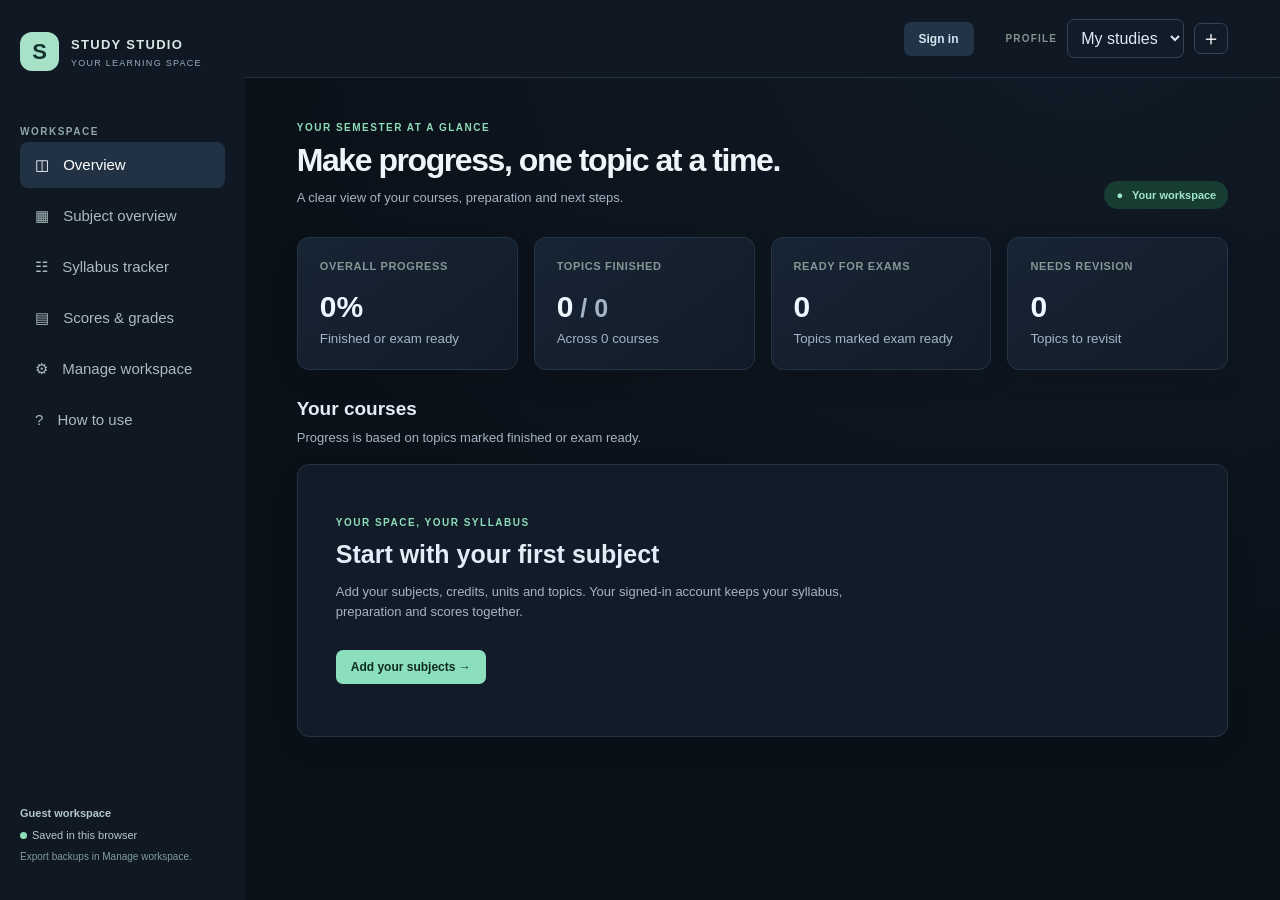
==== index.html @ 683a5999 "Start new accounts empty, preserve existing syllabi, and add usage guide" ====
<!doctype html><html lang="en"><head><meta charset="utf-8"><meta name="viewport" content="width=device-width,initial-scale=1"><meta name="theme-color" content="#0b1119"><meta name="description" content="Your personal study workspace. Track your syllabus, plan grades, and save your progress securely."><title>Study Studio</title><link rel="stylesheet" href="style.css"></head><body><div class="shell"><aside><div class="brand"><span class="logo">S</span><div><strong>STUDY STUDIO</strong><small>YOUR LEARNING SPACE</small></div></div><div class="aside-label">WORKSPACE</div><button class="nav active" data-page="dashboard">◫ <span>Overview</span></button><button class="nav" data-page="subjects">▦ <span>Subject overview</span></button><button class="nav" data-page="syllabus">☷ <span>Syllabus tracker</span></button><button class="nav" data-page="grades">▤ <span>Scores & grades</span></button><button class="nav" data-page="settings">⚙ <span>Manage workspace</span></button><button class="nav" data-page="help">? <span>How to use</span></button><div class="aside-bottom"><strong id="accountName">Guest workspace</strong><br><span class="dot"></span><span id="cloud-status" role="status" aria-live="polite">Saved in this browser</span><br><small>Export backups in Manage workspace.</small></div></aside><main><header><div class="mobile-brand">STUDY STUDIO</div><button id="accountButton" class="button secondary account-trigger">Sign in</button><div class="profile-wrap"><label for="profile">PROFILE</label><select id="profile"></select><button id="newProfile" class="icon" title="Create profile">＋</button></div></header><div id="app"></div></main></div><script src="cloud-config.js"></script><script src="vendor/supabase-2.118.0.js"></script><script src="cloud.js"></script><script src="subject-overview.js"></script><script src="help.js"></script><script src="app.js"></script></body></html>
---- style.css ----
:root{font-family:Inter,Segoe UI,sans-serif;color:#dce5ee;background:#0b1119;font-synthesis:none}*{box-sizing:border-box}body{margin:0}.shell{display:flex;min-height:100vh}aside{width:245px;background:#0f1823;color:#d8e7e6;padding:32px 20px;position:fixed;top:0;bottom:0;display:flex;flex-direction:column}.brand{display:flex;align-items:center;gap:12px;margin-bottom:55px}.logo{display:grid;place-items:center;width:39px;height:39px;border-radius:12px;background:#a7e1c8;color:#14352f;font-weight:800;font-size:22px}.brand strong{font-size:13px;letter-spacing:.1em}.brand small{display:block;font-size:9px;letter-spacing:.14em;color:#8da9a8;margin-top:5px}.aside-label,.eyebrow{font-size:10px;letter-spacing:.15em;font-weight:800;color:#8fa8a7}.nav{border:0;background:transparent;color:#a9bdbc;text-align:left;padding:14px 15px;border-radius:8px;cursor:pointer;font-size:15px;margin-top:5px}.nav span{margin-left:10px}.nav.active{background:#213245;color:white}.aside-bottom{margin-top:auto;font-size:12px;line-height:1.8;color:#b3c9c6}.aside-bottom small{color:#809e9a}.dot{display:inline-block;width:7px;height:7px;background:#8de0b6;border-radius:50%;margin-right:5px}main{margin-left:245px;width:calc(100% - 245px)}header{height:78px;border-bottom:1px solid #253242;background:#121c28;display:flex;align-items:center;justify-content:flex-end;padding:0 5%}.profile-wrap{display:flex;align-items:center;gap:10px}.profile-wrap label{font-size:10px;letter-spacing:.12em;color:#82918e;font-weight:700}select,input{font:inherit;color:#e0e9f3;border:1px solid #334459;border-radius:7px;background:#121c28;padding:9px;min-width:0}button{font:inherit}.icon{border:1px solid #334459;border-radius:7px;background:#121c28;font-size:20px;cursor:pointer}.mobile-brand{display:none}#app{max-width:1400px;margin:auto;padding:44px 5% 70px}.heading{display:flex;justify-content:space-between;align-items:end;gap:20px;margin-bottom:28px}h1{font-size:32px;letter-spacing:-.045em;margin:9px 0;color:#f0f5fa}h2{font-size:19px;margin:0 0 8px;color:#e4edf7}h3{font-size:15px;margin:0}.subtitle,.muted{color:#a5b4c5;font-size:13px;line-height:1.6}.pill{background:#183d33;color:#a0e6c8;border-radius:30px;padding:8px 12px;font-size:11px;font-weight:700}.grid{display:grid;grid-template-columns:repeat(4,1fr);gap:16px}.card,.panel{background:#121c28;border:1px solid #253445;border-radius:12px;padding:22px}.card .label{font-size:11px;font-weight:700;color:#859795;letter-spacing:.06em;text-transform:uppercase}.card .value{font-size:30px;font-weight:700;color:#eef6ff;margin:18px 0 5px}.card small{color:#8b9d9a}.section{margin-top:28px}.sectionhead{display:flex;justify-content:space-between;align-items:center;margin-bottom:15px}.course{display:flex;align-items:center;gap:16px;padding:17px 0;border-top:1px solid #273547}.course:first-of-type{border-top:0}.course-icon{width:42px;height:42px;display:grid;place-items:center;border-radius:10px;background:#1b342e;color:#9addbf;font-weight:700}.course-info{flex:1}.course-info small{display:block;color:#90a09e;margin-top:5px;font-size:11px}.bar{width:140px;height:6px;background:#29384b;border-radius:20px;overflow:hidden}.bar i{display:block;background:#81d6b2;height:100%}.percent{width:38px;text-align:right;color:#a5c6bc;font-size:12px}.button{border:0;background:#8bdfbc;color:white;padding:10px 15px;border-radius:7px;cursor:pointer;font-size:12px;font-weight:700}.button.secondary{background:#223448;color:#c3dce8}.button.danger{background:#3c252e;color:#ffb4b4}.toolbar{display:flex;gap:10px;flex-wrap:wrap;margin-bottom:20px}.toolbar input{flex:1;min-width:180px}.unit{border:1px solid #2b394b;border-radius:10px;margin:12px 0;overflow:hidden}.unit summary{cursor:pointer;background:#172331;padding:16px;font-weight:700;font-size:13px}.topic{display:flex;gap:12px;align-items:center;border-top:1px solid #273547;padding:12px 16px;font-size:13px}.topic span{flex:1;line-height:1.5}.topic select{font-size:12px;max-width:190px}.two{display:grid;grid-template-columns:1fr 1fr;gap:18px}.fields{display:grid;grid-template-columns:repeat(3,1fr);gap:10px}.field label{display:block;color:#748985;font-size:11px;font-weight:700;margin:14px 0 6px}.field input,.field select{width:100%}.score-row{display:grid;grid-template-columns:1.3fr repeat(3,1fr) auto;gap:8px;align-items:end;margin-top:12px}.result{background:#19372f;padding:16px;border-radius:8px;color:#b0efd0;margin-top:16px;line-height:1.6;font-size:13px}.note{font-size:12px;color:#81918e;line-height:1.6}.rule-row{display:grid;grid-template-columns:1fr 1fr 1fr auto;gap:8px;margin-top:8px}.hidden{display:none}details>summary{list-style:none}details>summary:after{content:'＋';float:right;color:#7c9a90}details[open]>summary:after{content:'−'}@media(max-width:900px){.grid{grid-template-columns:repeat(2,1fr)}.two{grid-template-columns:1fr}.bar{width:80px}}@media(max-width:650px){aside{position:static;width:100%;padding:8px;flex-direction:row;overflow:auto}.brand,.aside-label,.aside-bottom{display:none}.nav{white-space:nowrap;padding:11px;font-size:12px}.nav span{margin-left:2px}.shell{display:block}main{width:100%;margin:0}header{height:60px;padding:0 16px;justify-content:space-between}.mobile-brand{display:block;font-size:11px;font-weight:800;letter-spacing:.1em}.profile-wrap label{display:none}#app{padding:30px 16px}.heading{align-items:start}.heading .pill{display:none}h1{font-size:26px}.score-row{grid-template-columns:1fr 1fr}.fields{grid-template-columns:1fr 1fr}.topic{align-items:flex-start;flex-direction:column}.bar{display:none}}
.topic[hidden]{display:none}
.table-panel{padding:0;overflow:hidden}.table-scroll{overflow:auto}.subject-table{width:100%;border-collapse:collapse;text-align:left;font-size:12px;min-width:860px}.subject-table th{background:#223448;color:#a6bacf;font-size:10px;letter-spacing:.07em;text-transform:uppercase;padding:16px}.subject-table td{border-top:1px solid #273547;padding:17px 16px;vertical-align:middle}.subject-table td:first-child{min-width:210px}.subject-table small{display:block;color:#a5b8c8;margin-top:6px;font-size:11px;line-height:1.4}.subject-table .selected-row{background:#1b2b3b}.unit-progress{padding:17px 0;border-top:1px solid #273547}.unit-progress:first-of-type{border:0}.unit-progress strong{font-size:12px;line-height:1.5}.unit-progress small{display:block;font-size:11px;color:#81948d;margin:6px 0 10px}.progress-track{height:6px;border-radius:10px;background:#29384b;overflow:hidden}.progress-track i{display:block;height:100%;background:#81d6b2}.status-count{display:flex;justify-content:space-between;padding:13px 0;border-bottom:1px solid #273547;font-size:13px}.account-trigger{margin-right:20px}.account-dialog{width:min(94vw,490px);max-height:90vh;overflow:auto;border:1px solid #334459;border-radius:16px;padding:28px;color:#e4edf7;background:#121c28;box-shadow:0 20px 100px #122d3855}.account-dialog::backdrop{background:#112d3877;backdrop-filter:blur(3px)}.account-dialog h2{margin-top:10px}.account-dialog hr{border:0;border-top:1px solid #2b394b;margin:25px 0}.account-dialog button:disabled{opacity:.5;cursor:wait}.account-message{font-size:13px;line-height:1.6;color:#bad7cc}.text-button{background:transparent;border:0;padding:0;color:#94e4c2;text-decoration:underline;cursor:pointer;font-size:12px}.account-dialog .toolbar{margin-bottom:12px}header{gap:12px}.aside-bottom strong{font-size:11px;overflow-wrap:anywhere}.aside-bottom #cloud-status{font-size:11px;line-height:1.6}button:focus-visible,a:focus-visible,select:focus-visible,input:focus-visible{outline:3px solid #8ccdb3;outline-offset:3px}@media(max-width:650px){header{height:auto;min-height:70px;flex-wrap:wrap;justify-content:flex-end;padding:12px}.mobile-brand{margin-right:auto}.account-trigger{margin:0;font-size:11px}.profile-wrap{gap:5px}.profile-wrap select{max-width:170px}.sectionhead{align-items:flex-start;gap:12px}.sectionhead .toolbar{margin:0;gap:6px}.account-dialog{padding:20px}}

/* Midnight workspace */
:root{color-scheme:dark}body{background:radial-gradient(ellipse at 85% 0%,#17283a66,transparent 55%),#0b1119}header{background:#101923}.button{color:#102b23}.button.secondary{color:#d3e5ef}.button.danger{color:#ffb4b4}textarea{color:#e0e9f3;background:#101a26;border-color:#334459!important}.card{background:linear-gradient(145deg,#172434,#121c28)}.card,.panel{box-shadow:0 10px 30px #00000018}.card small,.note,.field label,.course-info small,.subject-table small,.unit-progress small{color:#a3b5c6}.eyebrow{color:#8edbb9}.brand small{color:#98adc0}.percent{color:#b6dace}.account-dialog{background:#121c28;color:#e4edf7}.account-dialog::backdrop{background:#050a12b8}.text-button{color:#94e4c2}.auth-providers{display:grid;gap:10px;margin:20px 0}.auth-providers .button{width:100%;padding:13px;font-size:13px}.auth-divider{display:flex;align-items:center;gap:12px;color:#9eb0c3;font-size:11px;margin:22px 0}.auth-divider:before,.auth-divider:after{content:"";height:1px;background:#334459;flex:1}.provider-pending{display:block;margin-top:4px;font-size:10px;font-weight:400}.button:disabled{cursor:not-allowed;opacity:.55}input,select,textarea{accent-color:#8bdfbc}select option{background:#121c28;color:#e0e9f3}

.empty-workspace{padding:30px 16px;max-width:560px}.empty-workspace h2{font-size:25px;margin:12px 0}.empty-workspace .button{margin-top:14px}

a{color:#94e4c2}article p{line-height:1.75;font-size:14px}article h2{margin-top:26px}article h2:first-child{margin-top:0}
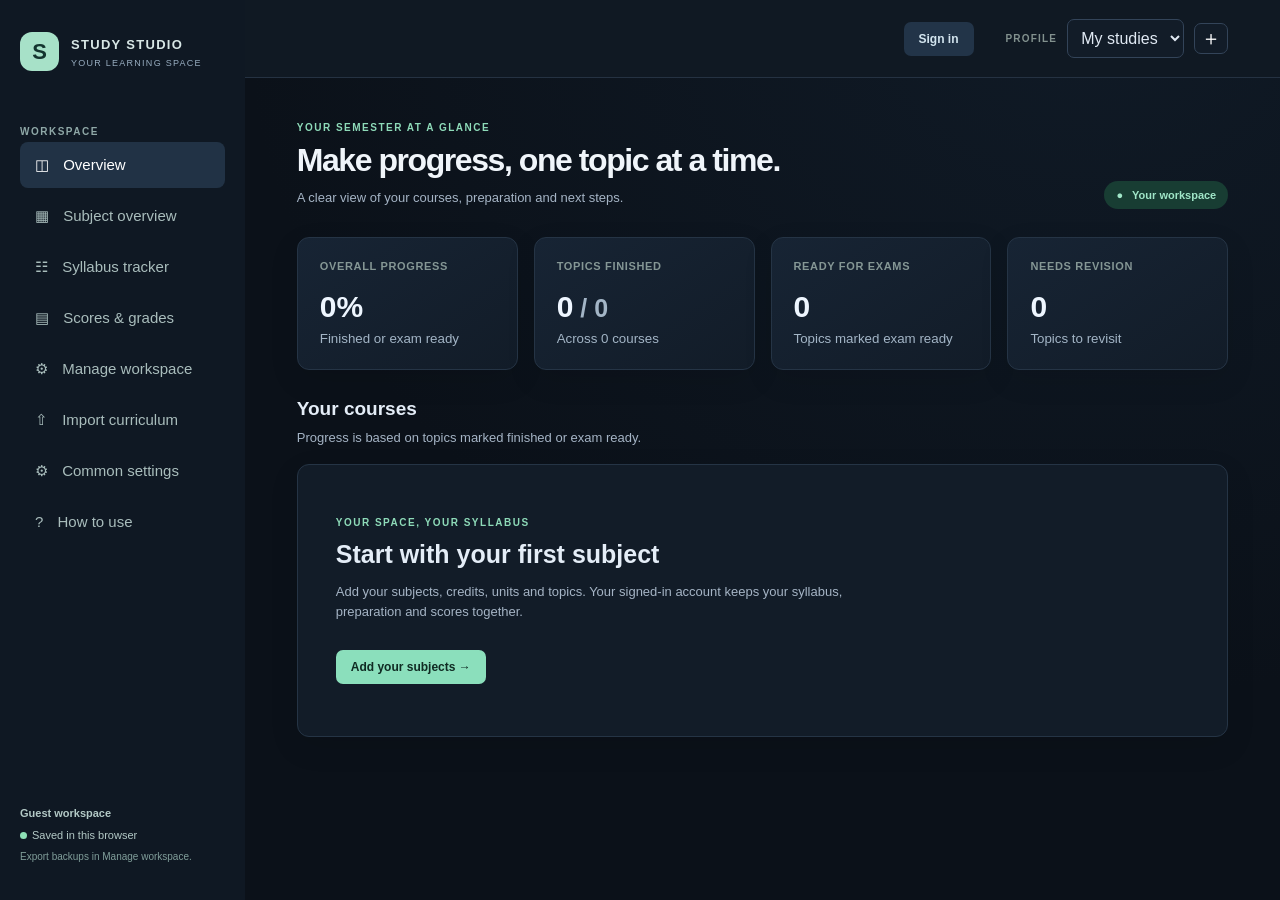
==== commit a2f757af: "Add curriculum import and workspace defaults" ====
--- a/index.html
+++ b/index.html
@@ -1 +1 @@
-<!doctype html><html lang="en"><head><meta charset="utf-8"><meta name="viewport" content="width=device-width,initial-scale=1"><meta name="theme-color" content="#0b1119"><meta name="description" content="Your personal study workspace. Track your syllabus, plan grades, and save your progress securely."><title>Study Studio</title><link rel="stylesheet" href="style.css"></head><body><div class="shell"><aside><div class="brand"><span class="logo">S</span><div><strong>STUDY STUDIO</strong><small>YOUR LEARNING SPACE</small></div></div><div class="aside-label">WORKSPACE</div><button class="nav active" data-page="dashboard">◫ <span>Overview</span></button><button class="nav" data-page="subjects">▦ <span>Subject overview</span></button><button class="nav" data-page="syllabus">☷ <span>Syllabus tracker</span></button><button class="nav" data-page="grades">▤ <span>Scores & grades</span></button><button class="nav" data-page="settings">⚙ <span>Manage workspace</span></button><button class="nav" data-page="help">? <span>How to use</span></button><div class="aside-bottom"><strong id="accountName">Guest workspace</strong><br><span class="dot"></span><span id="cloud-status" role="status" aria-live="polite">Saved in this browser</span><br><small>Export backups in Manage workspace.</small></div></aside><main><header><div class="mobile-brand">STUDY STUDIO</div><button id="accountButton" class="button secondary account-trigger">Sign in</button><div class="profile-wrap"><label for="profile">PROFILE</label><select id="profile"></select><button id="newProfile" class="icon" title="Create profile">＋</button></div></header><div id="app"></div></main></div><script src="cloud-config.js"></script><script src="vendor/supabase-2.118.0.js"></script><script src="cloud.js"></script><script src="subject-overview.js"></script><script src="help.js"></script><script src="app.js"></script></body></html>
+<!doctype html><html lang="en"><head><meta charset="utf-8"><meta name="viewport" content="width=device-width,initial-scale=1"><meta name="theme-color" content="#0b1119"><meta name="description" content="Your personal study workspace. Track your syllabus, plan grades, and save your progress securely."><title>Study Studio</title><link rel="stylesheet" href="style.css"></head><body><div class="shell"><aside><div class="brand"><span class="logo">S</span><div><strong>STUDY STUDIO</strong><small>YOUR LEARNING SPACE</small></div></div><div class="aside-label">WORKSPACE</div><button class="nav active" data-page="dashboard">◫ <span>Overview</span></button><button class="nav" data-page="subjects">▦ <span>Subject overview</span></button><button class="nav" data-page="syllabus">☷ <span>Syllabus tracker</span></button><button class="nav" data-page="grades">▤ <span>Scores & grades</span></button><button class="nav" data-page="settings">⚙ <span>Manage workspace</span></button><button class="nav" data-page="import">⇧ <span>Import curriculum</span></button><button class="nav" data-page="common">⚙ <span>Common settings</span></button><button class="nav" data-page="help">? <span>How to use</span></button><div class="aside-bottom"><strong id="accountName">Guest workspace</strong><br><span class="dot"></span><span id="cloud-status" role="status" aria-live="polite">Saved in this browser</span><br><small>Export backups in Manage workspace.</small></div></aside><main><header><div class="mobile-brand">STUDY STUDIO</div><button id="accountButton" class="button secondary account-trigger">Sign in</button><div class="profile-wrap"><label for="profile">PROFILE</label><select id="profile"></select><button id="newProfile" class="icon" title="Create profile">＋</button></div></header><div id="app"></div></main></div><script src="cloud-config.js"></script><script src="vendor/supabase-2.118.0.js"></script><script src="cloud.js"></script><script src="vendor/mammoth.browser.min.js"></script><script src="extra.js"></script><script src="subject-overview.js"></script><script src="help.js"></script><script src="app.js"></script></body></html>
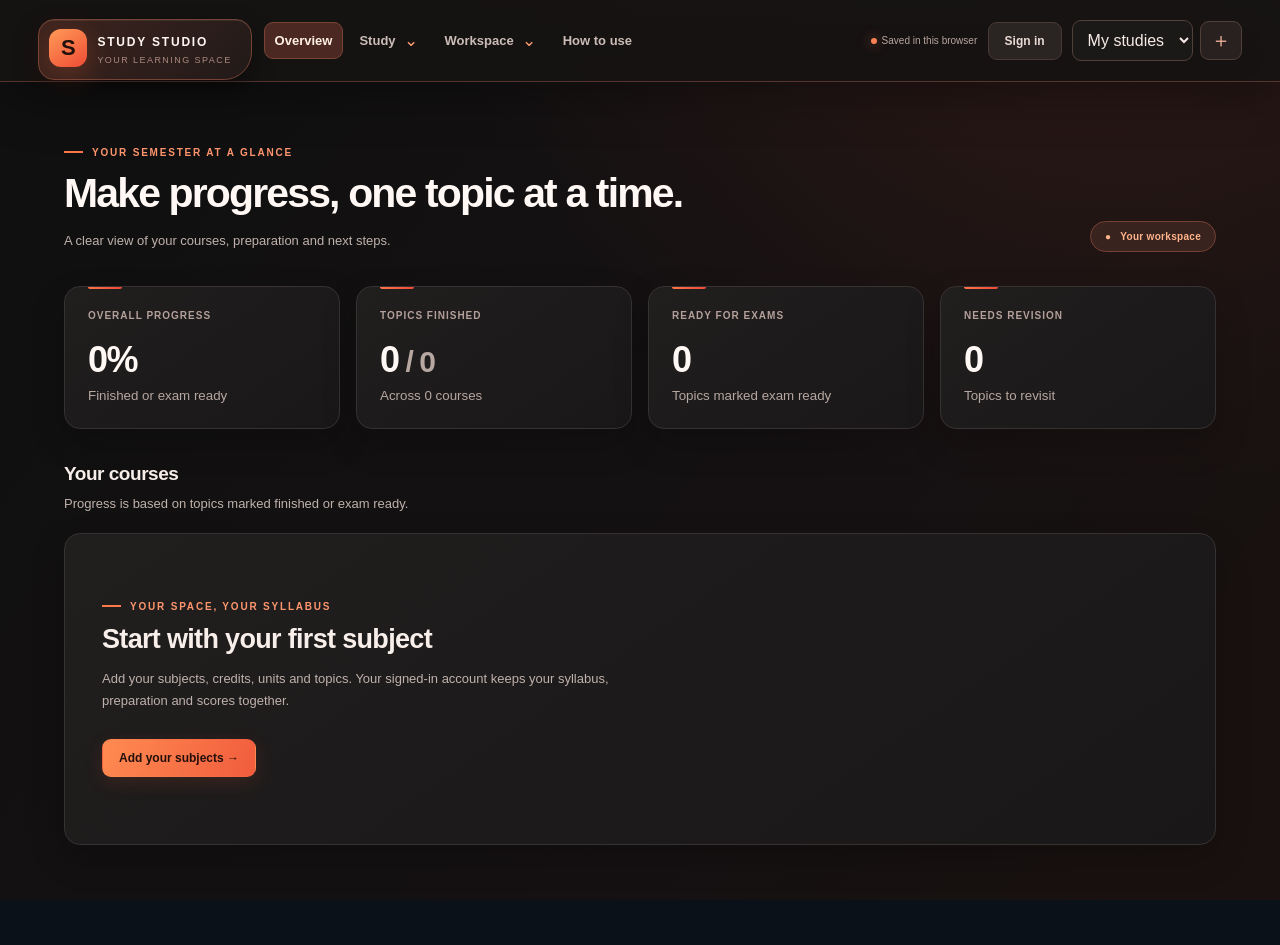
==== commit 5cf49a2f: "Move navigation to a responsive floating top bar" ====
--- a/index.html
+++ b/index.html
@@ -1 +1 @@
-<!doctype html><html lang="en"><head><meta charset="utf-8"><meta name="viewport" content="width=device-width,initial-scale=1"><meta name="theme-color" content="#0b1119"><meta name="description" content="Your personal study workspace. Track your syllabus, plan grades, and save your progress securely."><title>Study Studio</title><link rel="stylesheet" href="style.css"></head><body><div class="shell"><aside><div class="brand"><span class="logo">S</span><div><strong>STUDY STUDIO</strong><small>YOUR LEARNING SPACE</small></div></div><div class="aside-label">WORKSPACE</div><button class="nav active" data-page="dashboard">◫ <span>Overview</span></button><button class="nav" data-page="subjects">▦ <span>Subject overview</span></button><button class="nav" data-page="syllabus">☷ <span>Syllabus tracker</span></button><button class="nav" data-page="grades">▤ <span>Scores & grades</span></button><button class="nav" data-page="settings">⚙ <span>Manage workspace</span></button><button class="nav" data-page="import">⇧ <span>Import curriculum</span></button><button class="nav" data-page="common">⚙ <span>Common settings</span></button><button class="nav" data-page="help">? <span>How to use</span></button><div class="aside-bottom"><strong id="accountName">Guest workspace</strong><br><span class="dot"></span><span id="cloud-status" role="status" aria-live="polite">Saved in this browser</span><br><small>Export backups in Manage workspace.</small></div></aside><main><header><div class="mobile-brand">STUDY STUDIO</div><button id="accountButton" class="button secondary account-trigger">Sign in</button><div class="profile-wrap"><label for="profile">PROFILE</label><select id="profile"></select><button id="newProfile" class="icon" title="Create profile">＋</button></div></header><div id="app"></div></main></div><script src="cloud-config.js"></script><script src="vendor/supabase-2.118.0.js"></script><script src="cloud.js"></script><script src="vendor/mammoth.browser.min.js"></script><script src="extra.js"></script><script src="subject-overview.js"></script><script src="help.js"></script><script src="app.js"></script></body></html>
+<!doctype html><html lang="en"><head><meta charset="utf-8"><meta name="viewport" content="width=device-width,initial-scale=1"><meta name="theme-color" content="#0b1119"><meta name="description" content="Your personal study workspace. Track your syllabus, plan grades, and save your progress securely."><title>Study Studio</title><link rel="stylesheet" href="style.css"></head><body><div class="shell"><div class="topbar" id="topbar"><div class="topbar-inner"><div class="brand"><span class="logo">S</span><div><strong>STUDY STUDIO</strong><small>YOUR LEARNING SPACE</small></div></div><nav class="topnav" aria-label="Main navigation"><button class="nav active" data-page="dashboard">Overview</button><details class="nav-group"><summary>Study <span aria-hidden="true">⌄</span></summary><div class="nav-menu"><button class="nav" data-page="subjects">Subject overview</button><button class="nav" data-page="syllabus">Syllabus tracker</button><button class="nav" data-page="grades">Scores &amp; grades</button></div></details><details class="nav-group"><summary>Workspace <span aria-hidden="true">⌄</span></summary><div class="nav-menu"><button class="nav" data-page="settings">Manage workspace</button><button class="nav" data-page="import">Import curriculum</button><button class="nav" data-page="common">Common settings</button></div></details><button class="nav" data-page="help">How to use</button></nav><div class="save-indicator"><strong id="accountName">Guest workspace</strong><span><i class="dot"></i><span id="cloud-status" role="status" aria-live="polite">Saved in this browser</span></span></div><div class="top-actions"><button id="accountButton" class="button secondary account-trigger">Sign in</button><div class="profile-wrap"><label for="profile">PROFILE</label><select id="profile"></select><button id="newProfile" class="icon" title="Create profile" aria-label="Create profile">＋</button></div></div></div></div><main><div id="app"></div></main></div><script src="cloud-config.js"></script><script src="vendor/supabase-2.118.0.js"></script><script src="cloud.js"></script><script src="vendor/mammoth.browser.min.js"></script><script src="extra.js"></script><script src="subject-overview.js"></script><script src="help.js"></script><script src="app.js"></script><script src="navigation.js"></script></body></html>
--- a/style.css
+++ b/style.css
@@ -8,3 +8,33 @@
 .empty-workspace{padding:30px 16px;max-width:560px}.empty-workspace h2{font-size:25px;margin:12px 0}.empty-workspace .button{margin-top:14px}
 
 a{color:#94e4c2}article p{line-height:1.75;font-size:14px}article h2{margin-top:26px}article h2:first-child{margin-top:0}
+
+/* Ember workspace */
+:root{color-scheme:dark;--bg:#101011;--surface:#1a191a;--surface-raised:#222022;--line:#373132;--muted:#b1a5a2;--text:#f4eeeb;--accent:#ff7244;--accent-hot:#ef4f3a;scroll-behavior:smooth}
+body{color:var(--text);background:radial-gradient(ellipse at 85% -10%,#60291e55,transparent 42%),linear-gradient(125deg,#101011,#151112 65%,#19110f);background-attachment:fixed}
+body:before{content:'';position:fixed;inset:0;pointer-events:none;z-index:-1;background-image:linear-gradient(#ffffff05 1px,transparent 1px),linear-gradient(90deg,#ffffff05 1px,transparent 1px);background-size:42px 42px;mask-image:linear-gradient(to bottom,#000,transparent 85%)}
+aside{width:254px;padding:30px 17px 22px;background:#121112f5;border-right:1px solid #3a2c2b;overflow-y:auto;scrollbar-width:thin;scrollbar-color:#65433c transparent}
+.brand{padding:0 7px;margin-bottom:48px;gap:13px}.logo{width:42px;height:42px;border-radius:13px;background:linear-gradient(145deg,#ff9b57,#ef4b35);color:#21100b;box-shadow:0 8px 28px #f2673940}.brand strong{font-size:12px;letter-spacing:.15em;color:#fff6f2}.brand small{color:#ab8981;font-size:9px;letter-spacing:.16em}
+.aside-label{padding:0 13px;margin-bottom:8px;color:#8d7672;font-size:10px;letter-spacing:.18em}.nav{position:relative;padding:13px 14px;margin-top:3px;border:1px solid transparent;border-radius:10px;color:#bcb0ac;font-size:13px;font-weight:600;transition:background .18s,color .18s,border-color .18s,transform .18s}.nav:hover{color:#fff4ee;background:#ffffff09}.nav.active{background:linear-gradient(100deg,#5b2922,#33201d);border-color:#a84c36;color:#fff3eb}.nav.active:before{content:'';position:absolute;left:-17px;top:9px;bottom:9px;width:3px;border-radius:4px;background:#ff8255}.nav span{margin-left:11px}.aside-bottom{margin-top:auto;padding:24px 12px 0;color:#c5aaa3;border-top:1px solid #342c2b}.aside-bottom small,.aside-bottom #cloud-status{color:#ac9994}.dot{background:#ff8255;box-shadow:0 0 12px #ff825590}
+main{margin-left:254px;width:calc(100% - 254px);min-width:0}header{position:sticky;top:0;z-index:5;height:76px;padding:0 5%;background:#171415df;border-bottom:1px solid #3a302e;backdrop-filter:blur(18px)}.profile-wrap label{color:#a78f89}.mobile-brand{color:#fff0e8}
+#app{max-width:1500px;padding:54px 5% 100px}.heading{align-items:end;margin-bottom:34px}.eyebrow{color:#ff966e;letter-spacing:.18em;font-size:10px}.eyebrow:before{content:'';display:inline-block;width:19px;height:2px;margin:0 9px 3px 0;background:#ff784a}h1{max-width:820px;color:#fff8f4;font-size:clamp(30px,3.2vw,46px);font-weight:750;line-height:1.12;letter-spacing:-.045em;margin:13px 0}.subtitle,.muted{color:#bfb1ac;font-size:13px;line-height:1.7}.pill{background:#39231e;border:1px solid #754034;color:#ffb48c;padding:9px 14px;font-size:10px;letter-spacing:.03em;white-space:nowrap}
+.grid{gap:16px}.card,.panel{background:linear-gradient(145deg,#211e1e,#191718);border:1px solid var(--line);border-radius:16px;box-shadow:0 14px 35px #0003}.card{position:relative;overflow:hidden;padding:23px;min-height:143px}.card:before{content:'';position:absolute;top:0;left:23px;width:34px;height:2px;background:linear-gradient(90deg,#ff7548,#ed4938);border-radius:0 0 3px 3px}.card .label{color:#b4a09a;font-size:10px;letter-spacing:.1em}.card .value{color:#fff8f4;font-size:36px;letter-spacing:-.04em;margin:18px 0 5px}.card small,.note,.field label,.course-info small,.subject-table small,.unit-progress small{color:#b6a7a1}.section{margin-top:34px}.sectionhead{margin-bottom:18px}.sectionhead h2,h2{color:#f8efeb;letter-spacing:-.025em}.panel{padding:25px}.course{border-color:#38302f;padding:18px 0}.course-icon{background:#40251e;color:#ffad7c;border:1px solid #71412f}.course-info h3{color:#f5eae5}.course-info small{letter-spacing:.03em}.bar,.progress-track{background:#403431}.bar i,.progress-track i{background:linear-gradient(90deg,#ed4c3a,#ffa25e)}.percent{color:#ffb38c}
+.button{background:linear-gradient(115deg,#ff8b51,#f15c3d);color:#24100a;border:1px solid transparent;border-radius:9px;padding:11px 16px;font-weight:750;box-shadow:0 6px 18px #eb5b3022;transition:filter .18s,transform .18s,border-color .18s}.button:hover{filter:brightness(1.12);transform:translateY(-1px)}.button.secondary{color:#eadbd5;background:#2a2423;border-color:#4a3a37;box-shadow:none}.button.secondary:hover{background:#3a2a26;border-color:#9a5945}.button.danger{color:#ffb3a7;background:#472322;border-color:#63302b;box-shadow:none}.icon{color:#f4b39b;background:#282120;border-color:#51403a;border-radius:9px;cursor:pointer}button:focus-visible,a:focus-visible,select:focus-visible,input:focus-visible,textarea:focus-visible,summary:focus-visible{outline:3px solid #ffad7d;outline-offset:3px}
+select,input,textarea{color:#f6eae5;background:#1b1818;border:1px solid #51403c;border-radius:9px;accent-color:#ff784c}select,input{padding:10px 11px}textarea{border-color:#51403c!important;border-radius:9px;font:inherit;line-height:1.6}select option{background:#211c1b;color:#f8ede8}input::placeholder,textarea::placeholder{color:#897c78}input:focus,select:focus,textarea:focus{border-color:#ff8b60}.toolbar{gap:10px}.unit{border-color:#463733;border-radius:12px;background:#191718}.unit summary{background:#292120;color:#f2e5df;padding:17px}.unit summary:hover{background:#352521}.topic,.status-count,.unit-progress{border-color:#3b3030}.topic{padding:14px 17px;line-height:1.5}details>summary:after{color:#ff936d}.result{background:#3a241d;border:1px solid #6a3e2d;color:#ffd5bc;border-radius:10px}.table-panel{padding:0}.subject-table th{background:#2d2422;color:#d2b8ad}.subject-table td{border-color:#3c302e}.subject-table .selected-row{background:#3a2823}.account-dialog{background:#1d1919;color:#f7eee9;border:1px solid #63463d;box-shadow:0 30px 100px #000a}.account-dialog::backdrop{background:#080606c9;backdrop-filter:blur(7px)}.account-dialog hr,.auth-divider:before,.auth-divider:after{border-color:#4d3a36;background-color:#4d3a36}.account-message{color:#f4c2a8}.text-button,a{color:#ffa47e}.auth-divider{color:#bca9a1}.empty-workspace{padding:42px 12px}.empty-workspace h2{font-size:27px}
+@media(max-width:900px){.grid{grid-template-columns:repeat(2,minmax(0,1fr))}.two{grid-template-columns:1fr}.heading{align-items:start}.pill{display:none}}
+@media(max-width:650px){aside{position:sticky;top:0;z-index:10;width:100%;padding:7px 9px;flex-direction:row;overflow-x:auto;overflow-y:hidden;border-right:0;border-bottom:1px solid #4a3430;background:#151212f2;scrollbar-width:thin}.nav{flex:0 0 auto;margin:0 3px 0 0;padding:10px 12px;white-space:nowrap;font-size:12px}.nav.active:before{left:11px;right:11px;top:auto;bottom:-7px;width:auto;height:2px}.nav span{margin-left:5px}main{width:100%;margin:0}header{position:static;min-height:70px;height:auto;padding:13px 16px}.mobile-brand{font-size:11px;letter-spacing:.15em}#app{padding:36px 16px 72px}.heading{margin-bottom:25px}h1{font-size:30px}.grid{gap:10px}.card{min-height:132px;padding:18px}.card:before{left:18px}.card .value{font-size:30px}.panel{padding:18px}.table-panel{padding:0}.section{margin-top:26px}.fields{grid-template-columns:repeat(2,minmax(0,1fr))}.topic{align-items:stretch}.topic select{max-width:100%}.profile-wrap select{max-width:150px}}
+@media(prefers-reduced-motion:reduce){:root{scroll-behavior:auto}*,*:before,*:after{transition-duration:.01ms!important;animation-duration:.01ms!important;animation-iteration-count:1!important}}
+
+/* Floating top navigation */
+.shell{display:block;min-height:100vh}.topbar{position:sticky;top:0;z-index:20;width:100%;transition:transform .25s ease;filter:drop-shadow(0 12px 25px #0005)}.topbar.is-hidden{transform:translateY(calc(-100% - 24px))}.topbar:has(:focus-visible){transform:none}.topbar-inner{max-width:1680px;min-height:82px;margin:auto;padding:10px 3%;display:flex;align-items:center;gap:24px;background:#171313f2;border-bottom:1px solid #57352e;backdrop-filter:blur(20px)}
+.brand{display:flex;flex:0 0 auto;gap:10px;margin:0;padding:9px 19px 12px 10px;border:1px solid #744333;border-radius:16px 16px 28px 16px;background:linear-gradient(135deg,#3e241e,#211a19);box-shadow:0 10px 24px #0006, inset 0 1px #ffffff13;transform:translateY(9px)}.logo{flex:0 0 38px;width:38px;height:38px;border-radius:12px}.brand strong{white-space:nowrap}.brand small{white-space:nowrap}
+.topnav{display:flex;align-items:center;gap:5px;flex:1;min-width:0}.topnav .nav,.nav-group summary{display:flex;align-items:center;gap:8px;margin:0;padding:11px 12px;white-space:nowrap;color:#cbbcb6;background:transparent;border:1px solid transparent;border-radius:9px;font-size:13px;font-weight:650;cursor:pointer}.topnav .nav span{margin:0}.topnav .nav.active:before{display:none}.topnav>.nav.active,.nav-group:has(.nav.active)>summary{color:#fff0e7;background:#4b2922;border-color:#784535}.topnav .nav:hover,.nav-group summary:hover{background:#3a2925;color:#fff1e9}.nav-group{position:relative}.nav-group summary{list-style:none}.nav-group summary::-webkit-details-marker{display:none}.nav-group summary:after{content:none}.nav-group summary span{color:#ff9b71;font-size:17px;line-height:10px;transition:transform .18s}.nav-group[open] summary span{transform:rotate(180deg)}.nav-menu{position:absolute;top:calc(100% + 10px);left:0;min-width:205px;padding:7px;background:#211a19;border:1px solid #654237;border-radius:13px;box-shadow:0 18px 40px #000b}.nav-menu:before{content:'';position:absolute;left:0;right:0;top:-12px;height:12px}.nav-menu .nav{display:block;width:100%;text-align:left}.nav-menu .nav.active{background:#5b3025;color:#fff2e9;border-color:#a25139}
+.nav-group[open]>summary:after{content:none}
+.top-actions{display:flex;align-items:center;gap:10px;flex:0 0 auto}.save-indicator{display:flex;flex-direction:column;max-width:150px;gap:3px;color:#b8a6a0;font-size:10px;line-height:1.2}.save-indicator strong{max-width:150px;overflow:hidden;text-overflow:ellipsis;white-space:nowrap;color:#e4d0c8;font-size:10px}.save-indicator>span{white-space:nowrap}.save-indicator .dot{width:6px;height:6px;margin-right:5px}.account-trigger{margin:0}.profile-wrap{gap:7px}.profile-wrap label{font-size:9px}.profile-wrap select{max-width:155px}.profile-wrap .icon{padding:6px 10px;line-height:1.25}main{width:100%;margin:0}#app{max-width:1500px;padding-top:65px}
+@media(max-width:1350px){.topbar-inner{gap:12px}.save-indicator{display:flex;max-width:105px}.save-indicator strong{display:none}.topnav .nav,.nav-group summary{padding:10px}.profile-wrap label{display:none}}
+@media(max-width:1100px){.topbar-inner{display:grid;grid-template-columns:1fr auto;gap:8px 12px;padding:8px 16px 10px}.brand{grid-column:1;grid-row:1;justify-self:start;transform:none;padding:7px 14px 8px 8px}.brand .logo{width:34px;height:34px;flex-basis:34px}.top-actions{grid-column:2;grid-row:1}.topnav{grid-column:1/-1;grid-row:2;justify-content:flex-start}.topnav .nav,.nav-group summary{font-size:12px}.save-indicator{display:flex;max-width:120px}.save-indicator strong{max-width:120px}#app{padding-top:44px}}
+@media(max-width:650px){.topbar-inner{padding:8px 12px 9px;gap:7px}.brand{display:flex}.brand strong{font-size:10px}.brand small{font-size:8px}.brand .logo{width:31px;height:31px;flex-basis:31px;font-size:18px}.top-actions{gap:5px}.top-actions .account-trigger{padding:9px;font-size:11px}.save-indicator{display:flex;max-width:100px;font-size:9px}.save-indicator strong{display:none}.profile-wrap select{max-width:112px;padding:8px;font-size:11px}.profile-wrap .icon{padding:5px 8px;font-size:17px}.topnav{gap:2px}.topnav .nav,.nav-group summary{padding:9px 8px;font-size:11px}.nav-menu{min-width:180px;top:calc(100% + 6px)}.nav-menu .nav{padding:11px 10px}.topbar:has(:focus-visible){transform:none}#app{padding-top:34px}}
+@media(max-width:380px){.brand small{display:none}.brand{padding-right:9px}.profile-wrap select{max-width:92px}.topnav .nav,.nav-group summary{padding:9px 6px;font-size:10px}}
+
+
+@media(max-width:1100px){.save-indicator{grid-column:1/-1;grid-row:3;max-width:none;font-size:10px}.save-indicator strong{display:none}}
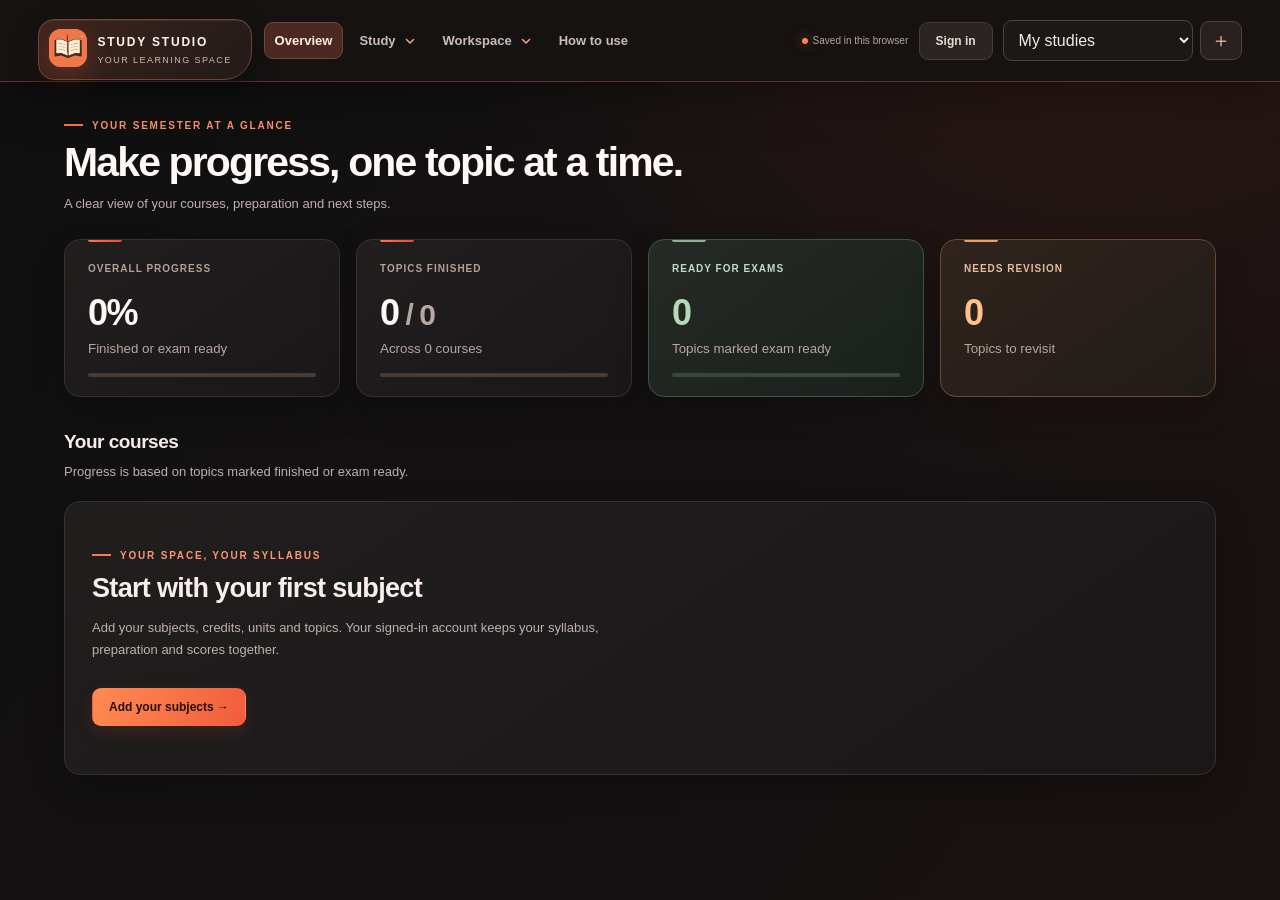
==== commit eea0c574: "Polish course dashboard and add animated book logo" ====
--- a/index.html
+++ b/index.html
@@ -1 +1 @@
-<!doctype html><html lang="en"><head><meta charset="utf-8"><meta name="viewport" content="width=device-width,initial-scale=1"><meta name="theme-color" content="#0b1119"><meta name="description" content="Your personal study workspace. Track your syllabus, plan grades, and save your progress securely."><title>Study Studio</title><link rel="stylesheet" href="style.css"></head><body><div class="shell"><div class="topbar" id="topbar"><div class="topbar-inner"><div class="brand"><span class="logo">S</span><div><strong>STUDY STUDIO</strong><small>YOUR LEARNING SPACE</small></div></div><nav class="topnav" aria-label="Main navigation"><button class="nav active" data-page="dashboard">Overview</button><details class="nav-group"><summary>Study <span aria-hidden="true">⌄</span></summary><div class="nav-menu"><button class="nav" data-page="subjects">Subject overview</button><button class="nav" data-page="syllabus">Syllabus tracker</button><button class="nav" data-page="grades">Scores &amp; grades</button></div></details><details class="nav-group"><summary>Workspace <span aria-hidden="true">⌄</span></summary><div class="nav-menu"><button class="nav" data-page="settings">Manage workspace</button><button class="nav" data-page="import">Import curriculum</button><button class="nav" data-page="common">Common settings</button></div></details><button class="nav" data-page="help">How to use</button></nav><div class="save-indicator"><strong id="accountName">Guest workspace</strong><span><i class="dot"></i><span id="cloud-status" role="status" aria-live="polite">Saved in this browser</span></span></div><div class="top-actions"><button id="accountButton" class="button secondary account-trigger">Sign in</button><div class="profile-wrap"><label for="profile">PROFILE</label><select id="profile"></select><button id="newProfile" class="icon" title="Create profile" aria-label="Create profile">＋</button></div></div></div></div><main><div id="app"></div></main></div><script src="cloud-config.js"></script><script src="vendor/supabase-2.118.0.js"></script><script src="cloud.js"></script><script src="vendor/mammoth.browser.min.js"></script><script src="extra.js"></script><script src="subject-overview.js"></script><script src="help.js"></script><script src="app.js"></script><script src="navigation.js"></script></body></html>
+<!doctype html><html lang="en"><head><meta charset="utf-8"><meta name="viewport" content="width=device-width,initial-scale=1"><meta name="theme-color" content="#0b1119"><meta name="description" content="Your personal study workspace. Track your syllabus, plan grades, and save your progress securely."><title>Study Studio</title><link rel="stylesheet" href="style.css"></head><body><div class="shell"><div class="topbar" id="topbar"><div class="topbar-inner"><div class="brand"><button class="logo book-logo" id="bookLogo" type="button" aria-label="Animate the Study Studio book"><picture><source srcset="book-still.png" media="(prefers-reduced-motion: reduce)"><img src="book-flip.gif" alt=""></picture></button><div><strong>STUDY STUDIO</strong><small>YOUR LEARNING SPACE</small></div></div><nav class="topnav" aria-label="Main navigation"><button class="nav active" data-page="dashboard">Overview</button><details class="nav-group"><summary>Study <svg class="nav-chevron" aria-hidden="true" width="12" height="12" viewBox="0 0 12 12" fill="none"><path d="m2.5 4.5 3.5 3.5 3.5-3.5" stroke="currentColor" stroke-width="1.6" stroke-linecap="round" stroke-linejoin="round"/></svg></summary><div class="nav-menu"><button class="nav" data-page="subjects">Subject overview</button><button class="nav" data-page="syllabus">Syllabus tracker</button><button class="nav" data-page="grades">Scores &amp; grades</button></div></details><details class="nav-group"><summary>Workspace <svg class="nav-chevron" aria-hidden="true" width="12" height="12" viewBox="0 0 12 12" fill="none"><path d="m2.5 4.5 3.5 3.5 3.5-3.5" stroke="currentColor" stroke-width="1.6" stroke-linecap="round" stroke-linejoin="round"/></svg></summary><div class="nav-menu"><button class="nav" data-page="settings">Manage workspace</button><button class="nav" data-page="import">Import curriculum</button><button class="nav" data-page="common">Common settings</button></div></details><button class="nav" data-page="help">How to use</button></nav><div class="save-indicator"><strong id="accountName">Guest workspace</strong><span><i class="dot"></i><span id="cloud-status" role="status" aria-live="polite">Saved in this browser</span></span></div><div class="top-actions"><button id="accountButton" class="button secondary account-trigger">Sign in</button><div class="profile-wrap"><label for="profile">PROFILE</label><select id="profile"></select><button id="newProfile" class="icon" title="Create profile" aria-label="Create profile">＋</button></div></div></div></div><main><div id="app"></div></main></div><script src="cloud-config.js"></script><script src="vendor/supabase-2.118.0.js"></script><script src="cloud.js"></script><script src="vendor/mammoth.browser.min.js"></script><script src="extra.js"></script><script src="subject-overview.js"></script><script src="help.js"></script><script src="app.js"></script><script src="navigation.js"></script></body></html>
--- a/style.css
+++ b/style.css
@@ -38,3 +38,26 @@
 
 
 @media(max-width:1100px){.save-indicator{grid-column:1/-1;grid-row:3;max-width:none;font-size:10px}.save-indicator strong{display:none}}
+
+/* Dashboard details and clearer navigation */
+#app{padding-top:38px}.heading{margin-bottom:24px}.heading h1{margin:9px 0 7px}.dashboard-grid .card{min-height:158px;padding-bottom:25px}.metric-progress{padding-bottom:38px!important}.metric-bar{position:absolute;bottom:19px;left:23px;right:23px;height:4px;border-radius:8px;background:#483a35;overflow:hidden}.metric-bar i{display:block;height:100%;border-radius:inherit;background:linear-gradient(90deg,#ea523c,#ffa15f)}
+.metric-ready{background:linear-gradient(145deg,#252a25,#1a201b);border-color:#405348}.metric-ready:before{background:#89b496}.metric-ready .value{color:#b5d8bc}.metric-ready .label{color:#c4dac7}.metric-revision{background:linear-gradient(145deg,#30241d,#211b18);border-color:#6c4935}.metric-revision:before{background:#eea06a}.metric-revision .value{color:#ffc28d}.metric-revision .label{color:#e5bd9f}.review-now{display:block;border:0;background:none;padding:0;margin:12px 0 0;color:#ffc092;font-weight:700;font-size:12px;cursor:pointer;text-align:left}.review-now:hover{text-decoration:underline}.review-now:focus-visible{outline:3px solid #ffad7d;outline-offset:4px}
+.course-list{padding:6px 15px}.course-list .course{width:100%;font:inherit;text-align:left;color:inherit;background:transparent;border:1px solid transparent;border-bottom:1px solid #3b3030;border-radius:11px;padding:16px 12px;cursor:pointer;transition:background .18s,border-color .18s}.course-list .course:last-child{border-bottom-color:transparent}.course-list .course:hover,.course-list .course:focus-visible{background:#30221f;border-color:#8e503d}.course-name{display:block;font-size:15px;font-weight:700;color:#f7ece7}.course-info{min-width:0}.course-info small{color:#d4c3ba}.course-meta{display:flex;flex-wrap:wrap;gap:6px;margin-top:9px}.course-chip{display:inline-block;max-width:100%;padding:4px 8px;border-radius:6px;background:#302927;color:#d2bfb4;font-size:10px;line-height:1.3;overflow-wrap:anywhere}.revision-chip{background:#4b3021;color:#ffd0a7}.next-chip{color:#d7c9bf}.course-progress{display:flex;align-items:center;gap:12px;flex:0 0 auto}.course-open{min-width:52px;color:#ffc09b;font-weight:700;font-size:12px;opacity:0;transition:opacity .18s}.course:hover .course-open,.course:focus-visible .course-open{opacity:1}.brand small{color:#cfb8ad}.nav-group summary{align-items:center}.nav-group summary span{display:inline-flex;align-items:center;justify-content:center;line-height:1;font-size:14px}.profile-wrap select{width:190px;max-width:190px;padding-right:30px}
+@media(hover:none){.course-open{opacity:1}}
+@media(max-width:1100px){#app{padding-top:34px}}
+@media(max-width:650px){#app{padding-top:26px}.heading{margin-bottom:20px}.dashboard-grid .card{min-height:144px}.metric-bar{left:18px;right:18px}.course-list{padding:4px 6px}.course-list .course{gap:10px;padding:14px 8px}.course-open{min-width:auto;font-size:11px}.course-progress{gap:4px}.profile-wrap select{width:155px;max-width:155px;padding-right:24px}}
+@media(max-width:380px){.profile-wrap select{width:98px;max-width:98px}}
+
+@media(max-width:480px){.profile-wrap select{width:125px;max-width:125px}}
+@media(max-width:380px){.profile-wrap select{width:98px;max-width:98px}}
+
+.top-actions .account-trigger{white-space:nowrap}
+@media(max-width:480px){.brand small{display:none}.brand{padding-right:10px}}
+
+/* Course sorting, exam-ready track and animated book */
+.next-chip{max-width:min(320px,100%);white-space:nowrap;overflow:hidden;text-overflow:ellipsis;vertical-align:bottom}.course-meta{min-width:0}.metric-ready{padding-bottom:38px}.metric-bar-ready{background:#38483d}.metric-bar-ready i{background:linear-gradient(90deg,#668b72,#a8d1b1)}
+.course-sort{display:flex;align-items:center;gap:9px;color:#c7b8b1;font-size:11px;font-weight:700;white-space:nowrap}.course-sort select{font-size:12px;padding:8px 27px 8px 10px;max-width:165px}.course-list:has(.course){display:flex;flex-direction:column;gap:10px;padding:0;border:0;background:transparent;box-shadow:none}.course-list .course,.course-list .course:last-child{border:1px solid #3b302e;background:linear-gradient(135deg,#211d1c,#1a1818);border-radius:12px;padding:16px}.course-list .course:hover,.course-list .course:focus-visible{background:#30221f;border-color:#8e503d}
+.nav-group summary .nav-chevron{display:block;flex:none;color:#ff9b71;transform:none;transition:transform .18s}.nav-group[open] summary .nav-chevron{transform:rotate(180deg)}
+.book-logo{border:0;padding:0;overflow:hidden;cursor:pointer;position:relative;isolation:isolate}.book-logo picture,.book-logo img{display:block;width:100%;height:100%}.book-logo img{object-fit:cover}.book-logo:hover{filter:brightness(1.1)}.book-logo.book-startled{animation:book-react 1.2s cubic-bezier(.2,.7,.25,1)}@keyframes book-react{0%,100%{transform:translateY(0) rotate(0) scale(1)}10%{transform:translateY(-6px) rotate(-13deg) scale(1.12)}20%{transform:translateY(1px) rotate(11deg) scale(.96)}32%{transform:translateY(-4px) rotate(-8deg) scale(1.06)}46%{transform:translateY(0) rotate(6deg)}63%{transform:translateY(-2px) rotate(-3deg)}80%{transform:translateY(0) rotate(2deg)}}
+@media(max-width:650px){.sectionhead:has(.course-sort){flex-wrap:wrap}.course-sort{margin-left:auto}.course-list .course,.course-list .course:last-child{padding:13px 10px}.next-chip{max-width:min(220px,100%)}}
+@media(prefers-reduced-motion:reduce){.book-logo.book-startled{animation:none}.nav-group summary .nav-chevron{transition:none}}
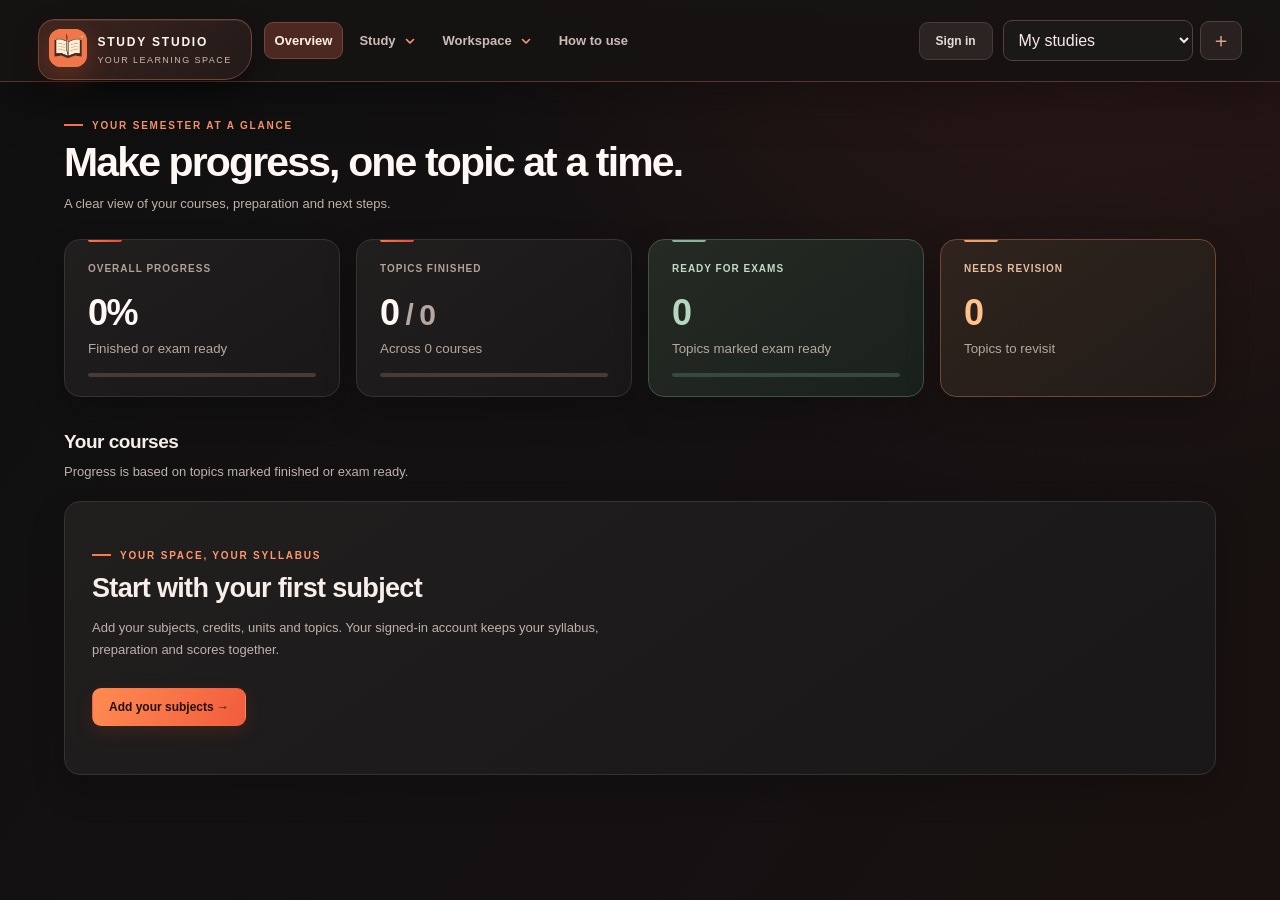
==== commit 1457eb3b: "Improve sync status and account email guidance" ====
--- a/index.html
+++ b/index.html
@@ -1 +1 @@
-<!doctype html><html lang="en"><head><meta charset="utf-8"><meta name="viewport" content="width=device-width,initial-scale=1"><meta name="theme-color" content="#0b1119"><meta name="description" content="Your personal study workspace. Track your syllabus, plan grades, and save your progress securely."><title>Study Studio</title><link rel="stylesheet" href="style.css"></head><body><div class="shell"><div class="topbar" id="topbar"><div class="topbar-inner"><div class="brand"><button class="logo book-logo" id="bookLogo" type="button" aria-label="Animate the Study Studio book"><picture><source srcset="book-still.png" media="(prefers-reduced-motion: reduce)"><img src="book-flip.gif" alt=""></picture></button><div><strong>STUDY STUDIO</strong><small>YOUR LEARNING SPACE</small></div></div><nav class="topnav" aria-label="Main navigation"><button class="nav active" data-page="dashboard">Overview</button><details class="nav-group"><summary>Study <svg class="nav-chevron" aria-hidden="true" width="12" height="12" viewBox="0 0 12 12" fill="none"><path d="m2.5 4.5 3.5 3.5 3.5-3.5" stroke="currentColor" stroke-width="1.6" stroke-linecap="round" stroke-linejoin="round"/></svg></summary><div class="nav-menu"><button class="nav" data-page="subjects">Subject overview</button><button class="nav" data-page="syllabus">Syllabus tracker</button><button class="nav" data-page="grades">Scores &amp; grades</button></div></details><details class="nav-group"><summary>Workspace <svg class="nav-chevron" aria-hidden="true" width="12" height="12" viewBox="0 0 12 12" fill="none"><path d="m2.5 4.5 3.5 3.5 3.5-3.5" stroke="currentColor" stroke-width="1.6" stroke-linecap="round" stroke-linejoin="round"/></svg></summary><div class="nav-menu"><button class="nav" data-page="settings">Manage workspace</button><button class="nav" data-page="import">Import curriculum</button><button class="nav" data-page="common">Common settings</button></div></details><button class="nav" data-page="help">How to use</button></nav><div class="save-indicator"><strong id="accountName">Guest workspace</strong><span><i class="dot"></i><span id="cloud-status" role="status" aria-live="polite">Saved in this browser</span></span></div><div class="top-actions"><button id="accountButton" class="button secondary account-trigger">Sign in</button><div class="profile-wrap"><label for="profile">PROFILE</label><select id="profile"></select><button id="newProfile" class="icon" title="Create profile" aria-label="Create profile">＋</button></div></div></div></div><main><div id="app"></div></main></div><script src="cloud-config.js"></script><script src="vendor/supabase-2.118.0.js"></script><script src="cloud.js"></script><script src="vendor/mammoth.browser.min.js"></script><script src="extra.js"></script><script src="subject-overview.js"></script><script src="help.js"></script><script src="app.js"></script><script src="navigation.js"></script></body></html>
+<!doctype html><html lang="en"><head><meta charset="utf-8"><meta name="viewport" content="width=device-width,initial-scale=1"><meta name="theme-color" content="#0b1119"><meta name="description" content="Your personal study workspace. Track your syllabus, plan grades, and save your progress securely."><title>Study Studio</title><link rel="stylesheet" href="style.css"></head><body><div class="shell"><div class="topbar" id="topbar"><div class="topbar-inner"><div class="brand"><button class="logo book-logo" id="bookLogo" type="button" aria-label="Animate the Study Studio book"><picture><source srcset="book-still.png" media="(prefers-reduced-motion: reduce)"><img src="book-flip.gif" alt=""></picture></button><div><strong>STUDY STUDIO</strong><small>YOUR LEARNING SPACE</small></div></div><nav class="topnav" aria-label="Main navigation"><button class="nav active" data-page="dashboard">Overview</button><details class="nav-group"><summary>Study <svg class="nav-chevron" aria-hidden="true" width="12" height="12" viewBox="0 0 12 12" fill="none"><path d="m2.5 4.5 3.5 3.5 3.5-3.5" stroke="currentColor" stroke-width="1.6" stroke-linecap="round" stroke-linejoin="round"/></svg></summary><div class="nav-menu"><button class="nav" data-page="subjects">Subject overview</button><button class="nav" data-page="syllabus">Syllabus tracker</button><button class="nav" data-page="grades">Scores &amp; grades</button></div></details><details class="nav-group"><summary>Workspace <svg class="nav-chevron" aria-hidden="true" width="12" height="12" viewBox="0 0 12 12" fill="none"><path d="m2.5 4.5 3.5 3.5 3.5-3.5" stroke="currentColor" stroke-width="1.6" stroke-linecap="round" stroke-linejoin="round"/></svg></summary><div class="nav-menu"><button class="nav" data-page="settings">Manage workspace</button><button class="nav" data-page="import">Import curriculum</button><button class="nav" data-page="common">Common settings</button></div></details><button class="nav" data-page="help">How to use</button></nav><div class="top-actions"><div class="account-status-wrap"><button id="accountButton" class="button secondary account-trigger" aria-describedby="cloud-status">Sign in</button><div class="save-indicator"><strong id="accountName">Guest workspace</strong><span><i class="dot"></i><span id="cloud-status" role="status" aria-live="polite">Saved in this browser</span></span></div></div><div class="profile-wrap"><label for="profile">PROFILE</label><select id="profile"></select><button id="newProfile" class="icon" title="Create profile" aria-label="Create profile">＋</button></div></div></div></div><main><div id="app"></div></main></div><script src="cloud-config.js"></script><script src="vendor/supabase-2.118.0.js"></script><script src="cloud.js"></script><script src="vendor/mammoth.browser.min.js"></script><script src="extra.js"></script><script src="subject-overview.js"></script><script src="help.js"></script><script src="app.js"></script><script src="navigation.js"></script></body></html>
--- a/style.css
+++ b/style.css
@@ -61,3 +61,11 @@
 .book-logo{border:0;padding:0;overflow:hidden;cursor:pointer;position:relative;isolation:isolate}.book-logo picture,.book-logo img{display:block;width:100%;height:100%}.book-logo img{object-fit:cover}.book-logo:hover{filter:brightness(1.1)}.book-logo.book-startled{animation:book-react 1.2s cubic-bezier(.2,.7,.25,1)}@keyframes book-react{0%,100%{transform:translateY(0) rotate(0) scale(1)}10%{transform:translateY(-6px) rotate(-13deg) scale(1.12)}20%{transform:translateY(1px) rotate(11deg) scale(.96)}32%{transform:translateY(-4px) rotate(-8deg) scale(1.06)}46%{transform:translateY(0) rotate(6deg)}63%{transform:translateY(-2px) rotate(-3deg)}80%{transform:translateY(0) rotate(2deg)}}
 @media(max-width:650px){.sectionhead:has(.course-sort){flex-wrap:wrap}.course-sort{margin-left:auto}.course-list .course,.course-list .course:last-child{padding:13px 10px}.next-chip{max-width:min(220px,100%)}}
 @media(prefers-reduced-motion:reduce){.book-logo.book-startled{animation:none}.nav-group summary .nav-chevron{transition:none}}
+
+/* Account sync status bubble */
+.account-status-wrap{position:relative;flex:none}
+.account-status-wrap .save-indicator{position:absolute;z-index:30;top:calc(100% + 8px);right:0;display:flex;visibility:hidden;opacity:0;width:max-content;max-width:min(280px,calc(100vw - 24px));padding:12px 14px;border:1px solid #67453c;border-radius:10px;background:#211b1a;box-shadow:0 12px 30px #0008;color:#eadbd5;font-size:12px;line-height:1.5;transition:opacity .15s;pointer-events:none}
+.account-status-wrap:hover .save-indicator,.account-status-wrap:focus-within .save-indicator{visibility:visible;opacity:1}
+.account-status-wrap .save-indicator strong{display:block;max-width:100%;white-space:normal;overflow-wrap:anywhere;color:#fff3eb}
+.account-status-wrap .save-indicator>span{white-space:normal;overflow-wrap:anywhere}
+.account-status-wrap .dot{display:inline-block}
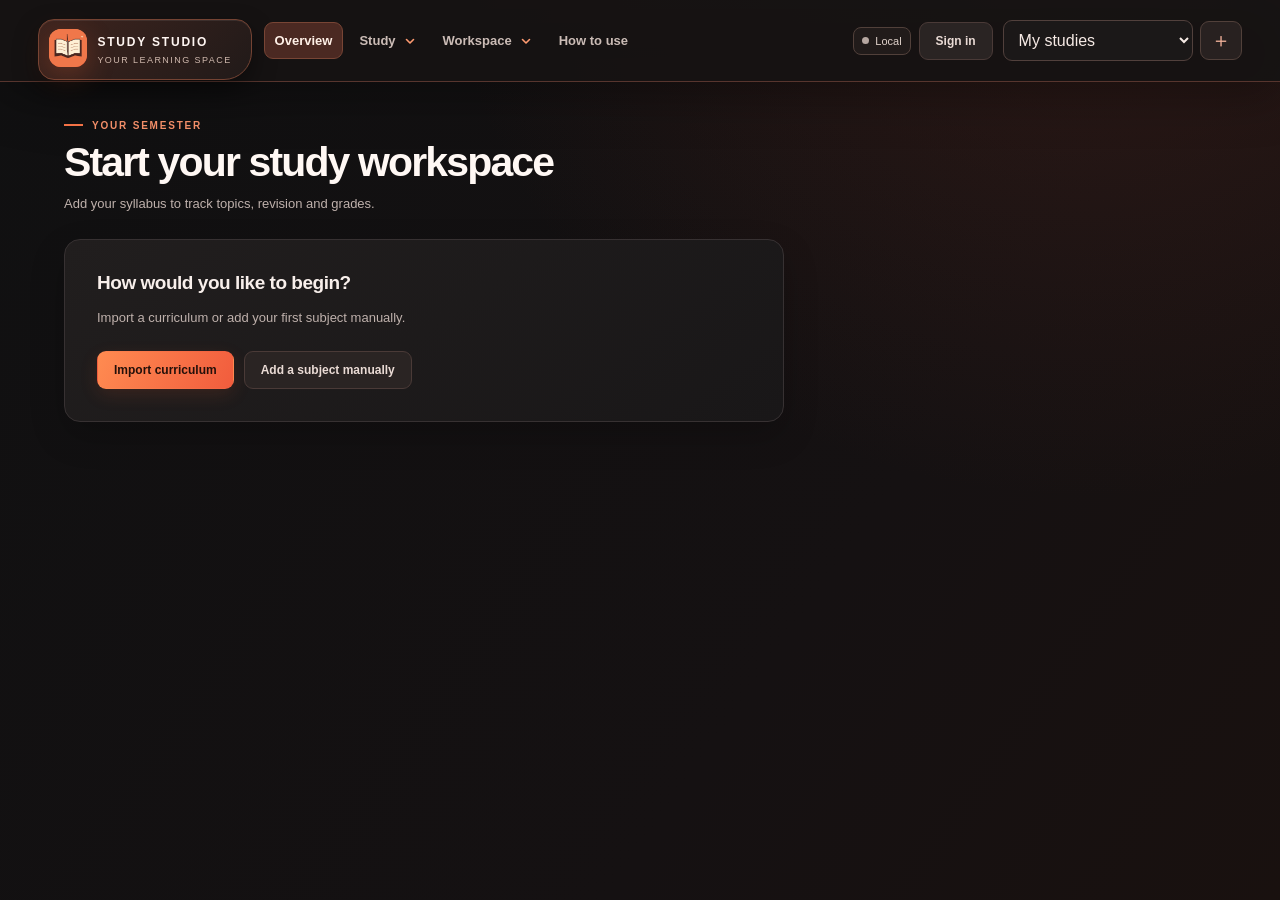
==== commit 022d7a31: "Improve onboarding, sync visibility and grade accessibility" ====
--- a/index.html
+++ b/index.html
@@ -1 +1 @@
-<!doctype html><html lang="en"><head><meta charset="utf-8"><meta name="viewport" content="width=device-width,initial-scale=1"><meta name="theme-color" content="#0b1119"><meta name="description" content="Your personal study workspace. Track your syllabus, plan grades, and save your progress securely."><title>Study Studio</title><link rel="stylesheet" href="style.css"></head><body><div class="shell"><div class="topbar" id="topbar"><div class="topbar-inner"><div class="brand"><button class="logo book-logo" id="bookLogo" type="button" aria-label="Animate the Study Studio book"><picture><source srcset="book-still.png" media="(prefers-reduced-motion: reduce)"><img src="book-flip.gif" alt=""></picture></button><div><strong>STUDY STUDIO</strong><small>YOUR LEARNING SPACE</small></div></div><nav class="topnav" aria-label="Main navigation"><button class="nav active" data-page="dashboard">Overview</button><details class="nav-group"><summary>Study <svg class="nav-chevron" aria-hidden="true" width="12" height="12" viewBox="0 0 12 12" fill="none"><path d="m2.5 4.5 3.5 3.5 3.5-3.5" stroke="currentColor" stroke-width="1.6" stroke-linecap="round" stroke-linejoin="round"/></svg></summary><div class="nav-menu"><button class="nav" data-page="subjects">Subject overview</button><button class="nav" data-page="syllabus">Syllabus tracker</button><button class="nav" data-page="grades">Scores &amp; grades</button></div></details><details class="nav-group"><summary>Workspace <svg class="nav-chevron" aria-hidden="true" width="12" height="12" viewBox="0 0 12 12" fill="none"><path d="m2.5 4.5 3.5 3.5 3.5-3.5" stroke="currentColor" stroke-width="1.6" stroke-linecap="round" stroke-linejoin="round"/></svg></summary><div class="nav-menu"><button class="nav" data-page="settings">Manage workspace</button><button class="nav" data-page="import">Import curriculum</button><button class="nav" data-page="common">Common settings</button></div></details><button class="nav" data-page="help">How to use</button></nav><div class="top-actions"><div class="account-status-wrap"><button id="accountButton" class="button secondary account-trigger" aria-describedby="cloud-status">Sign in</button><div class="save-indicator"><strong id="accountName">Guest workspace</strong><span><i class="dot"></i><span id="cloud-status" role="status" aria-live="polite">Saved in this browser</span></span></div></div><div class="profile-wrap"><label for="profile">PROFILE</label><select id="profile"></select><button id="newProfile" class="icon" title="Create profile" aria-label="Create profile">＋</button></div></div></div></div><main><div id="app"></div></main></div><script src="cloud-config.js"></script><script src="vendor/supabase-2.118.0.js"></script><script src="cloud.js"></script><script src="vendor/mammoth.browser.min.js"></script><script src="extra.js"></script><script src="subject-overview.js"></script><script src="help.js"></script><script src="app.js"></script><script src="navigation.js"></script></body></html>
+<!doctype html><html lang="en"><head><meta charset="utf-8"><meta name="viewport" content="width=device-width,initial-scale=1"><meta name="theme-color" content="#0b1119"><meta name="description" content="Your personal study workspace. Track your syllabus, plan grades, and save your progress securely."><title>Study Studio</title><link rel="stylesheet" href="style.css"></head><body><div class="shell"><div class="topbar" id="topbar"><div class="topbar-inner"><div class="brand"><button class="logo book-logo" id="bookLogo" type="button" aria-label="Animate the Study Studio book"><picture><source srcset="book-still.png" media="(prefers-reduced-motion: reduce)"><img src="book-flip.gif" alt=""></picture></button><div><strong>STUDY STUDIO</strong><small>YOUR LEARNING SPACE</small></div></div><nav class="topnav" aria-label="Main navigation"><button class="nav active" data-page="dashboard">Overview</button><details class="nav-group"><summary>Study <svg class="nav-chevron" aria-hidden="true" width="12" height="12" viewBox="0 0 12 12" fill="none"><path d="m2.5 4.5 3.5 3.5 3.5-3.5" stroke="currentColor" stroke-width="1.6" stroke-linecap="round" stroke-linejoin="round"/></svg></summary><div class="nav-menu"><button class="nav" data-page="subjects">Subject overview</button><button class="nav" data-page="syllabus">Syllabus tracker</button><button class="nav" data-page="grades">Scores &amp; grades</button></div></details><details class="nav-group"><summary>Workspace <svg class="nav-chevron" aria-hidden="true" width="12" height="12" viewBox="0 0 12 12" fill="none"><path d="m2.5 4.5 3.5 3.5 3.5-3.5" stroke="currentColor" stroke-width="1.6" stroke-linecap="round" stroke-linejoin="round"/></svg></summary><div class="nav-menu"><button class="nav" data-page="settings">Manage workspace</button><button class="nav" data-page="import">Import curriculum</button><button class="nav" data-page="common">Common settings</button></div></details><button class="nav" data-page="help">How to use</button></nav><div class="top-actions"><div class="account-status-wrap" data-sync="local"><button class="sync-indicator" id="syncIndicator" type="button" aria-label="Sync status: saved in this browser" aria-describedby="cloud-status"><span aria-hidden="true" class="sync-dot"></span><span id="syncSummary">Local</span></button><button id="accountButton" class="button secondary account-trigger" aria-describedby="cloud-status">Sign in</button><div class="save-indicator"><strong id="accountName">Guest workspace</strong><span><i class="dot"></i><span id="cloud-status" role="status" aria-live="polite">Saved in this browser</span></span></div></div><div class="profile-wrap"><label for="profile">PROFILE</label><select id="profile"></select><button id="newProfile" class="icon" title="Create profile" aria-label="Create profile">＋</button></div></div></div></div><main><div id="app"></div></main></div><script src="cloud-config.js"></script><script src="vendor/supabase-2.118.0.js"></script><script src="cloud.js"></script><script src="vendor/mammoth.browser.min.js"></script><script src="extra.js"></script><script src="subject-overview.js"></script><script src="help.js"></script><script src="app.js"></script><script src="navigation.js"></script></body></html>
--- a/style.css
+++ b/style.css
@@ -1,6 +1,6 @@
-:root{font-family:Inter,Segoe UI,sans-serif;color:#dce5ee;background:#0b1119;font-synthesis:none}*{box-sizing:border-box}body{margin:0}.shell{display:flex;min-height:100vh}aside{width:245px;background:#0f1823;color:#d8e7e6;padding:32px 20px;position:fixed;top:0;bottom:0;display:flex;flex-direction:column}.brand{display:flex;align-items:center;gap:12px;margin-bottom:55px}.logo{display:grid;place-items:center;width:39px;height:39px;border-radius:12px;background:#a7e1c8;color:#14352f;font-weight:800;font-size:22px}.brand strong{font-size:13px;letter-spacing:.1em}.brand small{display:block;font-size:9px;letter-spacing:.14em;color:#8da9a8;margin-top:5px}.aside-label,.eyebrow{font-size:10px;letter-spacing:.15em;font-weight:800;color:#8fa8a7}.nav{border:0;background:transparent;color:#a9bdbc;text-align:left;padding:14px 15px;border-radius:8px;cursor:pointer;font-size:15px;margin-top:5px}.nav span{margin-left:10px}.nav.active{background:#213245;color:white}.aside-bottom{margin-top:auto;font-size:12px;line-height:1.8;color:#b3c9c6}.aside-bottom small{color:#809e9a}.dot{display:inline-block;width:7px;height:7px;background:#8de0b6;border-radius:50%;margin-right:5px}main{margin-left:245px;width:calc(100% - 245px)}header{height:78px;border-bottom:1px solid #253242;background:#121c28;display:flex;align-items:center;justify-content:flex-end;padding:0 5%}.profile-wrap{display:flex;align-items:center;gap:10px}.profile-wrap label{font-size:10px;letter-spacing:.12em;color:#82918e;font-weight:700}select,input{font:inherit;color:#e0e9f3;border:1px solid #334459;border-radius:7px;background:#121c28;padding:9px;min-width:0}button{font:inherit}.icon{border:1px solid #334459;border-radius:7px;background:#121c28;font-size:20px;cursor:pointer}.mobile-brand{display:none}#app{max-width:1400px;margin:auto;padding:44px 5% 70px}.heading{display:flex;justify-content:space-between;align-items:end;gap:20px;margin-bottom:28px}h1{font-size:32px;letter-spacing:-.045em;margin:9px 0;color:#f0f5fa}h2{font-size:19px;margin:0 0 8px;color:#e4edf7}h3{font-size:15px;margin:0}.subtitle,.muted{color:#a5b4c5;font-size:13px;line-height:1.6}.pill{background:#183d33;color:#a0e6c8;border-radius:30px;padding:8px 12px;font-size:11px;font-weight:700}.grid{display:grid;grid-template-columns:repeat(4,1fr);gap:16px}.card,.panel{background:#121c28;border:1px solid #253445;border-radius:12px;padding:22px}.card .label{font-size:11px;font-weight:700;color:#859795;letter-spacing:.06em;text-transform:uppercase}.card .value{font-size:30px;font-weight:700;color:#eef6ff;margin:18px 0 5px}.card small{color:#8b9d9a}.section{margin-top:28px}.sectionhead{display:flex;justify-content:space-between;align-items:center;margin-bottom:15px}.course{display:flex;align-items:center;gap:16px;padding:17px 0;border-top:1px solid #273547}.course:first-of-type{border-top:0}.course-icon{width:42px;height:42px;display:grid;place-items:center;border-radius:10px;background:#1b342e;color:#9addbf;font-weight:700}.course-info{flex:1}.course-info small{display:block;color:#90a09e;margin-top:5px;font-size:11px}.bar{width:140px;height:6px;background:#29384b;border-radius:20px;overflow:hidden}.bar i{display:block;background:#81d6b2;height:100%}.percent{width:38px;text-align:right;color:#a5c6bc;font-size:12px}.button{border:0;background:#8bdfbc;color:white;padding:10px 15px;border-radius:7px;cursor:pointer;font-size:12px;font-weight:700}.button.secondary{background:#223448;color:#c3dce8}.button.danger{background:#3c252e;color:#ffb4b4}.toolbar{display:flex;gap:10px;flex-wrap:wrap;margin-bottom:20px}.toolbar input{flex:1;min-width:180px}.unit{border:1px solid #2b394b;border-radius:10px;margin:12px 0;overflow:hidden}.unit summary{cursor:pointer;background:#172331;padding:16px;font-weight:700;font-size:13px}.topic{display:flex;gap:12px;align-items:center;border-top:1px solid #273547;padding:12px 16px;font-size:13px}.topic span{flex:1;line-height:1.5}.topic select{font-size:12px;max-width:190px}.two{display:grid;grid-template-columns:1fr 1fr;gap:18px}.fields{display:grid;grid-template-columns:repeat(3,1fr);gap:10px}.field label{display:block;color:#748985;font-size:11px;font-weight:700;margin:14px 0 6px}.field input,.field select{width:100%}.score-row{display:grid;grid-template-columns:1.3fr repeat(3,1fr) auto;gap:8px;align-items:end;margin-top:12px}.result{background:#19372f;padding:16px;border-radius:8px;color:#b0efd0;margin-top:16px;line-height:1.6;font-size:13px}.note{font-size:12px;color:#81918e;line-height:1.6}.rule-row{display:grid;grid-template-columns:1fr 1fr 1fr auto;gap:8px;margin-top:8px}.hidden{display:none}details>summary{list-style:none}details>summary:after{content:'＋';float:right;color:#7c9a90}details[open]>summary:after{content:'−'}@media(max-width:900px){.grid{grid-template-columns:repeat(2,1fr)}.two{grid-template-columns:1fr}.bar{width:80px}}@media(max-width:650px){aside{position:static;width:100%;padding:8px;flex-direction:row;overflow:auto}.brand,.aside-label,.aside-bottom{display:none}.nav{white-space:nowrap;padding:11px;font-size:12px}.nav span{margin-left:2px}.shell{display:block}main{width:100%;margin:0}header{height:60px;padding:0 16px;justify-content:space-between}.mobile-brand{display:block;font-size:11px;font-weight:800;letter-spacing:.1em}.profile-wrap label{display:none}#app{padding:30px 16px}.heading{align-items:start}.heading .pill{display:none}h1{font-size:26px}.score-row{grid-template-columns:1fr 1fr}.fields{grid-template-columns:1fr 1fr}.topic{align-items:flex-start;flex-direction:column}.bar{display:none}}
-.topic[hidden]{display:none}
-.table-panel{padding:0;overflow:hidden}.table-scroll{overflow:auto}.subject-table{width:100%;border-collapse:collapse;text-align:left;font-size:12px;min-width:860px}.subject-table th{background:#223448;color:#a6bacf;font-size:10px;letter-spacing:.07em;text-transform:uppercase;padding:16px}.subject-table td{border-top:1px solid #273547;padding:17px 16px;vertical-align:middle}.subject-table td:first-child{min-width:210px}.subject-table small{display:block;color:#a5b8c8;margin-top:6px;font-size:11px;line-height:1.4}.subject-table .selected-row{background:#1b2b3b}.unit-progress{padding:17px 0;border-top:1px solid #273547}.unit-progress:first-of-type{border:0}.unit-progress strong{font-size:12px;line-height:1.5}.unit-progress small{display:block;font-size:11px;color:#81948d;margin:6px 0 10px}.progress-track{height:6px;border-radius:10px;background:#29384b;overflow:hidden}.progress-track i{display:block;height:100%;background:#81d6b2}.status-count{display:flex;justify-content:space-between;padding:13px 0;border-bottom:1px solid #273547;font-size:13px}.account-trigger{margin-right:20px}.account-dialog{width:min(94vw,490px);max-height:90vh;overflow:auto;border:1px solid #334459;border-radius:16px;padding:28px;color:#e4edf7;background:#121c28;box-shadow:0 20px 100px #122d3855}.account-dialog::backdrop{background:#112d3877;backdrop-filter:blur(3px)}.account-dialog h2{margin-top:10px}.account-dialog hr{border:0;border-top:1px solid #2b394b;margin:25px 0}.account-dialog button:disabled{opacity:.5;cursor:wait}.account-message{font-size:13px;line-height:1.6;color:#bad7cc}.text-button{background:transparent;border:0;padding:0;color:#94e4c2;text-decoration:underline;cursor:pointer;font-size:12px}.account-dialog .toolbar{margin-bottom:12px}header{gap:12px}.aside-bottom strong{font-size:11px;overflow-wrap:anywhere}.aside-bottom #cloud-status{font-size:11px;line-height:1.6}button:focus-visible,a:focus-visible,select:focus-visible,input:focus-visible{outline:3px solid #8ccdb3;outline-offset:3px}@media(max-width:650px){header{height:auto;min-height:70px;flex-wrap:wrap;justify-content:flex-end;padding:12px}.mobile-brand{margin-right:auto}.account-trigger{margin:0;font-size:11px}.profile-wrap{gap:5px}.profile-wrap select{max-width:170px}.sectionhead{align-items:flex-start;gap:12px}.sectionhead .toolbar{margin:0;gap:6px}.account-dialog{padding:20px}}
+:root{font-family:Inter,Segoe UI,sans-serif;color:#dce5ee;background:#0b1119;font-synthesis:none}*{box-sizing:border-box}body{margin:0}.shell{display:flex;min-height:100vh}aside{width:245px;background:#0f1823;color:#d8e7e6;padding:32px 20px;position:fixed;top:0;bottom:0;display:flex;flex-direction:column}.brand{display:flex;align-items:center;gap:12px;margin-bottom:55px}.logo{display:grid;place-items:center;width:39px;height:39px;border-radius:12px;background:#a7e1c8;color:#14352f;font-weight:800;font-size:22px}.brand strong{font-size:13px;letter-spacing:.1em}.brand small{display:block;font-size:9px;letter-spacing:.14em;color:#8da9a8;margin-top:5px}.aside-label,.eyebrow{font-size:10px;letter-spacing:.15em;font-weight:800;color:#8fa8a7}.nav{border:0;background:transparent;color:#a9bdbc;text-align:left;padding:14px 15px;border-radius:8px;cursor:pointer;font-size:15px;margin-top:5px}.nav span{margin-left:10px}.nav.active{background:#213245;color:white}.aside-bottom{margin-top:auto;font-size:12px;line-height:1.8;color:#b3c9c6}.aside-bottom small{color:#809e9a}.dot{display:inline-block;width:7px;height:7px;background:#8de0b6;border-radius:50%;margin-right:5px}main{margin-left:245px;width:calc(100% - 245px)}header{height:78px;border-bottom:1px solid #253242;background:#121c28;display:flex;align-items:center;justify-content:flex-end;padding:0 5%}.profile-wrap{display:flex;align-items:center;gap:10px}.profile-wrap label{font-size:10px;letter-spacing:.12em;color:#82918e;font-weight:700}select,input{font:inherit;color:#e0e9f3;border:1px solid #334459;border-radius:7px;background:#121c28;padding:9px;min-width:0}button{font:inherit}.icon{border:1px solid #334459;border-radius:7px;background:#121c28;font-size:20px;cursor:pointer}.mobile-brand{display:none}#app{max-width:1400px;margin:auto;padding:44px 5% 70px}.heading{display:flex;justify-content:space-between;align-items:end;gap:20px;margin-bottom:28px}h1{font-size:32px;letter-spacing:-.045em;margin:9px 0;color:#f0f5fa}h2{font-size:19px;margin:0 0 8px;color:#e4edf7}h3{font-size:15px;margin:0}.subtitle,.muted{color:#a5b4c5;font-size:13px;line-height:1.6}.pill{background:#183d33;color:#a0e6c8;border-radius:30px;padding:8px 12px;font-size:11px;font-weight:700}.grid{display:grid;grid-template-columns:repeat(4,1fr);gap:16px}.card,.panel{background:#121c28;border:1px solid #253445;border-radius:12px;padding:22px}.card .label{font-size:11px;font-weight:700;color:#859795;letter-spacing:.06em;text-transform:uppercase}.card .value{font-size:30px;font-weight:700;color:#eef6ff;margin:18px 0 5px}.card small{color:#8b9d9a}.section{margin-top:28px}.sectionhead{display:flex;justify-content:space-between;align-items:center;margin-bottom:15px}.course{display:flex;align-items:center;gap:16px;padding:17px 0;border-top:1px solid #273547}.course:first-of-type{border-top:0}.course-icon{width:42px;height:42px;display:grid;place-items:center;border-radius:10px;background:#1b342e;color:#9addbf;font-weight:700}.course-info{flex:1}.course-info small{display:block;color:#90a09e;margin-top:5px;font-size:11px}.bar{width:140px;height:6px;background:#29384b;border-radius:20px;overflow:hidden}.bar i{display:block;background:#81d6b2;height:100%}.percent{width:38px;text-align:right;color:#a5c6bc;font-size:12px}.button{border:0;background:#8bdfbc;color:white;padding:10px 15px;border-radius:7px;cursor:pointer;font-size:12px;font-weight:700}.button.secondary{background:#223448;color:#c3dce8}.button.danger{background:#3c252e;color:#ffb4b4}.toolbar{display:flex;gap:10px;flex-wrap:wrap;margin-bottom:20px}.toolbar input{flex:1;min-width:180px}.unit{border:1px solid #2b394b;border-radius:10px;margin:12px 0;overflow:hidden}.unit summary{cursor:pointer;background:#172331;padding:16px;font-weight:700;font-size:13px}.topic{display:flex;gap:12px;align-items:center;border-top:1px solid #273547;padding:12px 16px;font-size:13px}.topic span{flex:1;line-height:1.5}.topic select{font-size:12px;max-width:190px}.two{display:grid;grid-template-columns:1fr 1fr;gap:18px}.fields{display:grid;grid-template-columns:repeat(3,1fr);gap:10px}.field label{display:block;color:#748985;font-size:11px;font-weight:700;margin:14px 0 6px}.field input,.field select{width:100%}.score-row{display:grid;grid-template-columns:1.3fr repeat(3,1fr) auto;gap:8px;align-items:end;margin-top:12px}.result{background:#19372f;padding:16px;border-radius:8px;color:#b0efd0;margin-top:16px;line-height:1.6;font-size:13px}.note{font-size:12px;color:#81918e;line-height:1.6}.rule-row{display:grid;grid-template-columns:1fr 1fr 1fr auto;gap:8px;margin-top:8px}.hidden{display:none}details>summary{list-style:none}details>summary:after{content:'＋';float:right;color:#7c9a90}details[open]>summary:after{content:'−'}@media(max-width:900px){.grid{grid-template-columns:repeat(2,1fr)}.two{grid-template-columns:1fr}.bar{width:80px}}@media(max-width:650px){aside{position:static;width:100%;padding:8px;flex-direction:row;overflow:auto}.brand,.aside-label,.aside-bottom{display:none}.nav{white-space:nowrap;padding:11px;font-size:12px}.nav span{margin-left:2px}.shell{display:block}main{width:100%;margin:0}header{height:60px;padding:0 16px;justify-content:space-between}.mobile-brand{display:block;font-size:11px;font-weight:800;letter-spacing:.1em}.profile-wrap label{display:none}#app{padding:30px 16px}.heading{align-items:start}.heading .pill{display:none}h1{font-size:26px}.score-row{grid-template-columns:1fr 1fr}.fields{grid-template-columns:1fr 1fr}.topic{align-items:flex-start;flex-direction:column}.bar{display:none}}
+.topic[hidden]{display:none}
+.table-panel{padding:0;overflow:hidden}.table-scroll{overflow:auto}.subject-table{width:100%;border-collapse:collapse;text-align:left;font-size:12px;min-width:860px}.subject-table th{background:#223448;color:#a6bacf;font-size:10px;letter-spacing:.07em;text-transform:uppercase;padding:16px}.subject-table td{border-top:1px solid #273547;padding:17px 16px;vertical-align:middle}.subject-table td:first-child{min-width:210px}.subject-table small{display:block;color:#a5b8c8;margin-top:6px;font-size:11px;line-height:1.4}.subject-table .selected-row{background:#1b2b3b}.unit-progress{padding:17px 0;border-top:1px solid #273547}.unit-progress:first-of-type{border:0}.unit-progress strong{font-size:12px;line-height:1.5}.unit-progress small{display:block;font-size:11px;color:#81948d;margin:6px 0 10px}.progress-track{height:6px;border-radius:10px;background:#29384b;overflow:hidden}.progress-track i{display:block;height:100%;background:#81d6b2}.status-count{display:flex;justify-content:space-between;padding:13px 0;border-bottom:1px solid #273547;font-size:13px}.account-trigger{margin-right:20px}.account-dialog{width:min(94vw,490px);max-height:90vh;overflow:auto;border:1px solid #334459;border-radius:16px;padding:28px;color:#e4edf7;background:#121c28;box-shadow:0 20px 100px #122d3855}.account-dialog::backdrop{background:#112d3877;backdrop-filter:blur(3px)}.account-dialog h2{margin-top:10px}.account-dialog hr{border:0;border-top:1px solid #2b394b;margin:25px 0}.account-dialog button:disabled{opacity:.5;cursor:wait}.account-message{font-size:13px;line-height:1.6;color:#bad7cc}.text-button{background:transparent;border:0;padding:0;color:#94e4c2;text-decoration:underline;cursor:pointer;font-size:12px}.account-dialog .toolbar{margin-bottom:12px}header{gap:12px}.aside-bottom strong{font-size:11px;overflow-wrap:anywhere}.aside-bottom #cloud-status{font-size:11px;line-height:1.6}button:focus-visible,a:focus-visible,select:focus-visible,input:focus-visible{outline:3px solid #8ccdb3;outline-offset:3px}@media(max-width:650px){header{height:auto;min-height:70px;flex-wrap:wrap;justify-content:flex-end;padding:12px}.mobile-brand{margin-right:auto}.account-trigger{margin:0;font-size:11px}.profile-wrap{gap:5px}.profile-wrap select{max-width:170px}.sectionhead{align-items:flex-start;gap:12px}.sectionhead .toolbar{margin:0;gap:6px}.account-dialog{padding:20px}}
 
 /* Midnight workspace */
 :root{color-scheme:dark}body{background:radial-gradient(ellipse at 85% 0%,#17283a66,transparent 55%),#0b1119}header{background:#101923}.button{color:#102b23}.button.secondary{color:#d3e5ef}.button.danger{color:#ffb4b4}textarea{color:#e0e9f3;background:#101a26;border-color:#334459!important}.card{background:linear-gradient(145deg,#172434,#121c28)}.card,.panel{box-shadow:0 10px 30px #00000018}.card small,.note,.field label,.course-info small,.subject-table small,.unit-progress small{color:#a3b5c6}.eyebrow{color:#8edbb9}.brand small{color:#98adc0}.percent{color:#b6dace}.account-dialog{background:#121c28;color:#e4edf7}.account-dialog::backdrop{background:#050a12b8}.text-button{color:#94e4c2}.auth-providers{display:grid;gap:10px;margin:20px 0}.auth-providers .button{width:100%;padding:13px;font-size:13px}.auth-divider{display:flex;align-items:center;gap:12px;color:#9eb0c3;font-size:11px;margin:22px 0}.auth-divider:before,.auth-divider:after{content:"";height:1px;background:#334459;flex:1}.provider-pending{display:block;margin-top:4px;font-size:10px;font-weight:400}.button:disabled{cursor:not-allowed;opacity:.55}input,select,textarea{accent-color:#8bdfbc}select option{background:#121c28;color:#e0e9f3}
@@ -8,59 +8,59 @@
 .empty-workspace{padding:30px 16px;max-width:560px}.empty-workspace h2{font-size:25px;margin:12px 0}.empty-workspace .button{margin-top:14px}
 
 a{color:#94e4c2}article p{line-height:1.75;font-size:14px}article h2{margin-top:26px}article h2:first-child{margin-top:0}
-
-/* Ember workspace */
-:root{color-scheme:dark;--bg:#101011;--surface:#1a191a;--surface-raised:#222022;--line:#373132;--muted:#b1a5a2;--text:#f4eeeb;--accent:#ff7244;--accent-hot:#ef4f3a;scroll-behavior:smooth}
-body{color:var(--text);background:radial-gradient(ellipse at 85% -10%,#60291e55,transparent 42%),linear-gradient(125deg,#101011,#151112 65%,#19110f);background-attachment:fixed}
-body:before{content:'';position:fixed;inset:0;pointer-events:none;z-index:-1;background-image:linear-gradient(#ffffff05 1px,transparent 1px),linear-gradient(90deg,#ffffff05 1px,transparent 1px);background-size:42px 42px;mask-image:linear-gradient(to bottom,#000,transparent 85%)}
-aside{width:254px;padding:30px 17px 22px;background:#121112f5;border-right:1px solid #3a2c2b;overflow-y:auto;scrollbar-width:thin;scrollbar-color:#65433c transparent}
-.brand{padding:0 7px;margin-bottom:48px;gap:13px}.logo{width:42px;height:42px;border-radius:13px;background:linear-gradient(145deg,#ff9b57,#ef4b35);color:#21100b;box-shadow:0 8px 28px #f2673940}.brand strong{font-size:12px;letter-spacing:.15em;color:#fff6f2}.brand small{color:#ab8981;font-size:9px;letter-spacing:.16em}
-.aside-label{padding:0 13px;margin-bottom:8px;color:#8d7672;font-size:10px;letter-spacing:.18em}.nav{position:relative;padding:13px 14px;margin-top:3px;border:1px solid transparent;border-radius:10px;color:#bcb0ac;font-size:13px;font-weight:600;transition:background .18s,color .18s,border-color .18s,transform .18s}.nav:hover{color:#fff4ee;background:#ffffff09}.nav.active{background:linear-gradient(100deg,#5b2922,#33201d);border-color:#a84c36;color:#fff3eb}.nav.active:before{content:'';position:absolute;left:-17px;top:9px;bottom:9px;width:3px;border-radius:4px;background:#ff8255}.nav span{margin-left:11px}.aside-bottom{margin-top:auto;padding:24px 12px 0;color:#c5aaa3;border-top:1px solid #342c2b}.aside-bottom small,.aside-bottom #cloud-status{color:#ac9994}.dot{background:#ff8255;box-shadow:0 0 12px #ff825590}
-main{margin-left:254px;width:calc(100% - 254px);min-width:0}header{position:sticky;top:0;z-index:5;height:76px;padding:0 5%;background:#171415df;border-bottom:1px solid #3a302e;backdrop-filter:blur(18px)}.profile-wrap label{color:#a78f89}.mobile-brand{color:#fff0e8}
-#app{max-width:1500px;padding:54px 5% 100px}.heading{align-items:end;margin-bottom:34px}.eyebrow{color:#ff966e;letter-spacing:.18em;font-size:10px}.eyebrow:before{content:'';display:inline-block;width:19px;height:2px;margin:0 9px 3px 0;background:#ff784a}h1{max-width:820px;color:#fff8f4;font-size:clamp(30px,3.2vw,46px);font-weight:750;line-height:1.12;letter-spacing:-.045em;margin:13px 0}.subtitle,.muted{color:#bfb1ac;font-size:13px;line-height:1.7}.pill{background:#39231e;border:1px solid #754034;color:#ffb48c;padding:9px 14px;font-size:10px;letter-spacing:.03em;white-space:nowrap}
-.grid{gap:16px}.card,.panel{background:linear-gradient(145deg,#211e1e,#191718);border:1px solid var(--line);border-radius:16px;box-shadow:0 14px 35px #0003}.card{position:relative;overflow:hidden;padding:23px;min-height:143px}.card:before{content:'';position:absolute;top:0;left:23px;width:34px;height:2px;background:linear-gradient(90deg,#ff7548,#ed4938);border-radius:0 0 3px 3px}.card .label{color:#b4a09a;font-size:10px;letter-spacing:.1em}.card .value{color:#fff8f4;font-size:36px;letter-spacing:-.04em;margin:18px 0 5px}.card small,.note,.field label,.course-info small,.subject-table small,.unit-progress small{color:#b6a7a1}.section{margin-top:34px}.sectionhead{margin-bottom:18px}.sectionhead h2,h2{color:#f8efeb;letter-spacing:-.025em}.panel{padding:25px}.course{border-color:#38302f;padding:18px 0}.course-icon{background:#40251e;color:#ffad7c;border:1px solid #71412f}.course-info h3{color:#f5eae5}.course-info small{letter-spacing:.03em}.bar,.progress-track{background:#403431}.bar i,.progress-track i{background:linear-gradient(90deg,#ed4c3a,#ffa25e)}.percent{color:#ffb38c}
-.button{background:linear-gradient(115deg,#ff8b51,#f15c3d);color:#24100a;border:1px solid transparent;border-radius:9px;padding:11px 16px;font-weight:750;box-shadow:0 6px 18px #eb5b3022;transition:filter .18s,transform .18s,border-color .18s}.button:hover{filter:brightness(1.12);transform:translateY(-1px)}.button.secondary{color:#eadbd5;background:#2a2423;border-color:#4a3a37;box-shadow:none}.button.secondary:hover{background:#3a2a26;border-color:#9a5945}.button.danger{color:#ffb3a7;background:#472322;border-color:#63302b;box-shadow:none}.icon{color:#f4b39b;background:#282120;border-color:#51403a;border-radius:9px;cursor:pointer}button:focus-visible,a:focus-visible,select:focus-visible,input:focus-visible,textarea:focus-visible,summary:focus-visible{outline:3px solid #ffad7d;outline-offset:3px}
-select,input,textarea{color:#f6eae5;background:#1b1818;border:1px solid #51403c;border-radius:9px;accent-color:#ff784c}select,input{padding:10px 11px}textarea{border-color:#51403c!important;border-radius:9px;font:inherit;line-height:1.6}select option{background:#211c1b;color:#f8ede8}input::placeholder,textarea::placeholder{color:#897c78}input:focus,select:focus,textarea:focus{border-color:#ff8b60}.toolbar{gap:10px}.unit{border-color:#463733;border-radius:12px;background:#191718}.unit summary{background:#292120;color:#f2e5df;padding:17px}.unit summary:hover{background:#352521}.topic,.status-count,.unit-progress{border-color:#3b3030}.topic{padding:14px 17px;line-height:1.5}details>summary:after{color:#ff936d}.result{background:#3a241d;border:1px solid #6a3e2d;color:#ffd5bc;border-radius:10px}.table-panel{padding:0}.subject-table th{background:#2d2422;color:#d2b8ad}.subject-table td{border-color:#3c302e}.subject-table .selected-row{background:#3a2823}.account-dialog{background:#1d1919;color:#f7eee9;border:1px solid #63463d;box-shadow:0 30px 100px #000a}.account-dialog::backdrop{background:#080606c9;backdrop-filter:blur(7px)}.account-dialog hr,.auth-divider:before,.auth-divider:after{border-color:#4d3a36;background-color:#4d3a36}.account-message{color:#f4c2a8}.text-button,a{color:#ffa47e}.auth-divider{color:#bca9a1}.empty-workspace{padding:42px 12px}.empty-workspace h2{font-size:27px}
-@media(max-width:900px){.grid{grid-template-columns:repeat(2,minmax(0,1fr))}.two{grid-template-columns:1fr}.heading{align-items:start}.pill{display:none}}
-@media(max-width:650px){aside{position:sticky;top:0;z-index:10;width:100%;padding:7px 9px;flex-direction:row;overflow-x:auto;overflow-y:hidden;border-right:0;border-bottom:1px solid #4a3430;background:#151212f2;scrollbar-width:thin}.nav{flex:0 0 auto;margin:0 3px 0 0;padding:10px 12px;white-space:nowrap;font-size:12px}.nav.active:before{left:11px;right:11px;top:auto;bottom:-7px;width:auto;height:2px}.nav span{margin-left:5px}main{width:100%;margin:0}header{position:static;min-height:70px;height:auto;padding:13px 16px}.mobile-brand{font-size:11px;letter-spacing:.15em}#app{padding:36px 16px 72px}.heading{margin-bottom:25px}h1{font-size:30px}.grid{gap:10px}.card{min-height:132px;padding:18px}.card:before{left:18px}.card .value{font-size:30px}.panel{padding:18px}.table-panel{padding:0}.section{margin-top:26px}.fields{grid-template-columns:repeat(2,minmax(0,1fr))}.topic{align-items:stretch}.topic select{max-width:100%}.profile-wrap select{max-width:150px}}
-@media(prefers-reduced-motion:reduce){:root{scroll-behavior:auto}*,*:before,*:after{transition-duration:.01ms!important;animation-duration:.01ms!important;animation-iteration-count:1!important}}
-
-/* Floating top navigation */
-.shell{display:block;min-height:100vh}.topbar{position:sticky;top:0;z-index:20;width:100%;transition:transform .25s ease;filter:drop-shadow(0 12px 25px #0005)}.topbar.is-hidden{transform:translateY(calc(-100% - 24px))}.topbar:has(:focus-visible){transform:none}.topbar-inner{max-width:1680px;min-height:82px;margin:auto;padding:10px 3%;display:flex;align-items:center;gap:24px;background:#171313f2;border-bottom:1px solid #57352e;backdrop-filter:blur(20px)}
-.brand{display:flex;flex:0 0 auto;gap:10px;margin:0;padding:9px 19px 12px 10px;border:1px solid #744333;border-radius:16px 16px 28px 16px;background:linear-gradient(135deg,#3e241e,#211a19);box-shadow:0 10px 24px #0006, inset 0 1px #ffffff13;transform:translateY(9px)}.logo{flex:0 0 38px;width:38px;height:38px;border-radius:12px}.brand strong{white-space:nowrap}.brand small{white-space:nowrap}
-.topnav{display:flex;align-items:center;gap:5px;flex:1;min-width:0}.topnav .nav,.nav-group summary{display:flex;align-items:center;gap:8px;margin:0;padding:11px 12px;white-space:nowrap;color:#cbbcb6;background:transparent;border:1px solid transparent;border-radius:9px;font-size:13px;font-weight:650;cursor:pointer}.topnav .nav span{margin:0}.topnav .nav.active:before{display:none}.topnav>.nav.active,.nav-group:has(.nav.active)>summary{color:#fff0e7;background:#4b2922;border-color:#784535}.topnav .nav:hover,.nav-group summary:hover{background:#3a2925;color:#fff1e9}.nav-group{position:relative}.nav-group summary{list-style:none}.nav-group summary::-webkit-details-marker{display:none}.nav-group summary:after{content:none}.nav-group summary span{color:#ff9b71;font-size:17px;line-height:10px;transition:transform .18s}.nav-group[open] summary span{transform:rotate(180deg)}.nav-menu{position:absolute;top:calc(100% + 10px);left:0;min-width:205px;padding:7px;background:#211a19;border:1px solid #654237;border-radius:13px;box-shadow:0 18px 40px #000b}.nav-menu:before{content:'';position:absolute;left:0;right:0;top:-12px;height:12px}.nav-menu .nav{display:block;width:100%;text-align:left}.nav-menu .nav.active{background:#5b3025;color:#fff2e9;border-color:#a25139}
-.nav-group[open]>summary:after{content:none}
-.top-actions{display:flex;align-items:center;gap:10px;flex:0 0 auto}.save-indicator{display:flex;flex-direction:column;max-width:150px;gap:3px;color:#b8a6a0;font-size:10px;line-height:1.2}.save-indicator strong{max-width:150px;overflow:hidden;text-overflow:ellipsis;white-space:nowrap;color:#e4d0c8;font-size:10px}.save-indicator>span{white-space:nowrap}.save-indicator .dot{width:6px;height:6px;margin-right:5px}.account-trigger{margin:0}.profile-wrap{gap:7px}.profile-wrap label{font-size:9px}.profile-wrap select{max-width:155px}.profile-wrap .icon{padding:6px 10px;line-height:1.25}main{width:100%;margin:0}#app{max-width:1500px;padding-top:65px}
-@media(max-width:1350px){.topbar-inner{gap:12px}.save-indicator{display:flex;max-width:105px}.save-indicator strong{display:none}.topnav .nav,.nav-group summary{padding:10px}.profile-wrap label{display:none}}
-@media(max-width:1100px){.topbar-inner{display:grid;grid-template-columns:1fr auto;gap:8px 12px;padding:8px 16px 10px}.brand{grid-column:1;grid-row:1;justify-self:start;transform:none;padding:7px 14px 8px 8px}.brand .logo{width:34px;height:34px;flex-basis:34px}.top-actions{grid-column:2;grid-row:1}.topnav{grid-column:1/-1;grid-row:2;justify-content:flex-start}.topnav .nav,.nav-group summary{font-size:12px}.save-indicator{display:flex;max-width:120px}.save-indicator strong{max-width:120px}#app{padding-top:44px}}
-@media(max-width:650px){.topbar-inner{padding:8px 12px 9px;gap:7px}.brand{display:flex}.brand strong{font-size:10px}.brand small{font-size:8px}.brand .logo{width:31px;height:31px;flex-basis:31px;font-size:18px}.top-actions{gap:5px}.top-actions .account-trigger{padding:9px;font-size:11px}.save-indicator{display:flex;max-width:100px;font-size:9px}.save-indicator strong{display:none}.profile-wrap select{max-width:112px;padding:8px;font-size:11px}.profile-wrap .icon{padding:5px 8px;font-size:17px}.topnav{gap:2px}.topnav .nav,.nav-group summary{padding:9px 8px;font-size:11px}.nav-menu{min-width:180px;top:calc(100% + 6px)}.nav-menu .nav{padding:11px 10px}.topbar:has(:focus-visible){transform:none}#app{padding-top:34px}}
-@media(max-width:380px){.brand small{display:none}.brand{padding-right:9px}.profile-wrap select{max-width:92px}.topnav .nav,.nav-group summary{padding:9px 6px;font-size:10px}}
+
+/* Ember workspace */
+:root{color-scheme:dark;--bg:#101011;--surface:#1a191a;--surface-raised:#222022;--line:#373132;--muted:#b1a5a2;--text:#f4eeeb;--accent:#ff7244;--accent-hot:#ef4f3a;scroll-behavior:smooth}
+body{color:var(--text);background:radial-gradient(ellipse at 85% -10%,#60291e55,transparent 42%),linear-gradient(125deg,#101011,#151112 65%,#19110f);background-attachment:fixed}
+body:before{content:'';position:fixed;inset:0;pointer-events:none;z-index:-1;background-image:linear-gradient(#ffffff05 1px,transparent 1px),linear-gradient(90deg,#ffffff05 1px,transparent 1px);background-size:42px 42px;mask-image:linear-gradient(to bottom,#000,transparent 85%)}
+aside{width:254px;padding:30px 17px 22px;background:#121112f5;border-right:1px solid #3a2c2b;overflow-y:auto;scrollbar-width:thin;scrollbar-color:#65433c transparent}
+.brand{padding:0 7px;margin-bottom:48px;gap:13px}.logo{width:42px;height:42px;border-radius:13px;background:linear-gradient(145deg,#ff9b57,#ef4b35);color:#21100b;box-shadow:0 8px 28px #f2673940}.brand strong{font-size:12px;letter-spacing:.15em;color:#fff6f2}.brand small{color:#ab8981;font-size:9px;letter-spacing:.16em}
+.aside-label{padding:0 13px;margin-bottom:8px;color:#8d7672;font-size:10px;letter-spacing:.18em}.nav{position:relative;padding:13px 14px;margin-top:3px;border:1px solid transparent;border-radius:10px;color:#bcb0ac;font-size:13px;font-weight:600;transition:background .18s,color .18s,border-color .18s,transform .18s}.nav:hover{color:#fff4ee;background:#ffffff09}.nav.active{background:linear-gradient(100deg,#5b2922,#33201d);border-color:#a84c36;color:#fff3eb}.nav.active:before{content:'';position:absolute;left:-17px;top:9px;bottom:9px;width:3px;border-radius:4px;background:#ff8255}.nav span{margin-left:11px}.aside-bottom{margin-top:auto;padding:24px 12px 0;color:#c5aaa3;border-top:1px solid #342c2b}.aside-bottom small,.aside-bottom #cloud-status{color:#ac9994}.dot{background:#ff8255;box-shadow:0 0 12px #ff825590}
+main{margin-left:254px;width:calc(100% - 254px);min-width:0}header{position:sticky;top:0;z-index:5;height:76px;padding:0 5%;background:#171415df;border-bottom:1px solid #3a302e;backdrop-filter:blur(18px)}.profile-wrap label{color:#a78f89}.mobile-brand{color:#fff0e8}
+#app{max-width:1500px;padding:54px 5% 100px}.heading{align-items:end;margin-bottom:34px}.eyebrow{color:#ff966e;letter-spacing:.18em;font-size:10px}.eyebrow:before{content:'';display:inline-block;width:19px;height:2px;margin:0 9px 3px 0;background:#ff784a}h1{max-width:820px;color:#fff8f4;font-size:clamp(30px,3.2vw,46px);font-weight:750;line-height:1.12;letter-spacing:-.045em;margin:13px 0}.subtitle,.muted{color:#bfb1ac;font-size:13px;line-height:1.7}.pill{background:#39231e;border:1px solid #754034;color:#ffb48c;padding:9px 14px;font-size:10px;letter-spacing:.03em;white-space:nowrap}
+.grid{gap:16px}.card,.panel{background:linear-gradient(145deg,#211e1e,#191718);border:1px solid var(--line);border-radius:16px;box-shadow:0 14px 35px #0003}.card{position:relative;overflow:hidden;padding:23px;min-height:143px}.card:before{content:'';position:absolute;top:0;left:23px;width:34px;height:2px;background:linear-gradient(90deg,#ff7548,#ed4938);border-radius:0 0 3px 3px}.card .label{color:#b4a09a;font-size:10px;letter-spacing:.1em}.card .value{color:#fff8f4;font-size:36px;letter-spacing:-.04em;margin:18px 0 5px}.card small,.note,.field label,.course-info small,.subject-table small,.unit-progress small{color:#b6a7a1}.section{margin-top:34px}.sectionhead{margin-bottom:18px}.sectionhead h2,h2{color:#f8efeb;letter-spacing:-.025em}.panel{padding:25px}.course{border-color:#38302f;padding:18px 0}.course-icon{background:#40251e;color:#ffad7c;border:1px solid #71412f}.course-info h3{color:#f5eae5}.course-info small{letter-spacing:.03em}.bar,.progress-track{background:#403431}.bar i,.progress-track i{background:linear-gradient(90deg,#ed4c3a,#ffa25e)}.percent{color:#ffb38c}
+.button{background:linear-gradient(115deg,#ff8b51,#f15c3d);color:#24100a;border:1px solid transparent;border-radius:9px;padding:11px 16px;font-weight:750;box-shadow:0 6px 18px #eb5b3022;transition:filter .18s,transform .18s,border-color .18s}.button:hover{filter:brightness(1.12);transform:translateY(-1px)}.button.secondary{color:#eadbd5;background:#2a2423;border-color:#4a3a37;box-shadow:none}.button.secondary:hover{background:#3a2a26;border-color:#9a5945}.button.danger{color:#ffb3a7;background:#472322;border-color:#63302b;box-shadow:none}.icon{color:#f4b39b;background:#282120;border-color:#51403a;border-radius:9px;cursor:pointer}button:focus-visible,a:focus-visible,select:focus-visible,input:focus-visible,textarea:focus-visible,summary:focus-visible{outline:3px solid #ffad7d;outline-offset:3px}
+select,input,textarea{color:#f6eae5;background:#1b1818;border:1px solid #51403c;border-radius:9px;accent-color:#ff784c}select,input{padding:10px 11px}textarea{border-color:#51403c!important;border-radius:9px;font:inherit;line-height:1.6}select option{background:#211c1b;color:#f8ede8}input::placeholder,textarea::placeholder{color:#897c78}input:focus,select:focus,textarea:focus{border-color:#ff8b60}.toolbar{gap:10px}.unit{border-color:#463733;border-radius:12px;background:#191718}.unit summary{background:#292120;color:#f2e5df;padding:17px}.unit summary:hover{background:#352521}.topic,.status-count,.unit-progress{border-color:#3b3030}.topic{padding:14px 17px;line-height:1.5}details>summary:after{color:#ff936d}.result{background:#3a241d;border:1px solid #6a3e2d;color:#ffd5bc;border-radius:10px}.table-panel{padding:0}.subject-table th{background:#2d2422;color:#d2b8ad}.subject-table td{border-color:#3c302e}.subject-table .selected-row{background:#3a2823}.account-dialog{background:#1d1919;color:#f7eee9;border:1px solid #63463d;box-shadow:0 30px 100px #000a}.account-dialog::backdrop{background:#080606c9;backdrop-filter:blur(7px)}.account-dialog hr,.auth-divider:before,.auth-divider:after{border-color:#4d3a36;background-color:#4d3a36}.account-message{color:#f4c2a8}.text-button,a{color:#ffa47e}.auth-divider{color:#bca9a1}.empty-workspace{padding:42px 12px}.empty-workspace h2{font-size:27px}
+@media(max-width:900px){.grid{grid-template-columns:repeat(2,minmax(0,1fr))}.two{grid-template-columns:1fr}.heading{align-items:start}.pill{display:none}}
+@media(max-width:650px){aside{position:sticky;top:0;z-index:10;width:100%;padding:7px 9px;flex-direction:row;overflow-x:auto;overflow-y:hidden;border-right:0;border-bottom:1px solid #4a3430;background:#151212f2;scrollbar-width:thin}.nav{flex:0 0 auto;margin:0 3px 0 0;padding:10px 12px;white-space:nowrap;font-size:12px}.nav.active:before{left:11px;right:11px;top:auto;bottom:-7px;width:auto;height:2px}.nav span{margin-left:5px}main{width:100%;margin:0}header{position:static;min-height:70px;height:auto;padding:13px 16px}.mobile-brand{font-size:11px;letter-spacing:.15em}#app{padding:36px 16px 72px}.heading{margin-bottom:25px}h1{font-size:30px}.grid{gap:10px}.card{min-height:132px;padding:18px}.card:before{left:18px}.card .value{font-size:30px}.panel{padding:18px}.table-panel{padding:0}.section{margin-top:26px}.fields{grid-template-columns:repeat(2,minmax(0,1fr))}.topic{align-items:stretch}.topic select{max-width:100%}.profile-wrap select{max-width:150px}}
+@media(prefers-reduced-motion:reduce){:root{scroll-behavior:auto}*,*:before,*:after{transition-duration:.01ms!important;animation-duration:.01ms!important;animation-iteration-count:1!important}}
+
+/* Floating top navigation */
+.shell{display:block;min-height:100vh}.topbar{position:sticky;top:0;z-index:20;width:100%;transition:transform .25s ease;filter:drop-shadow(0 12px 25px #0005)}.topbar.is-hidden{transform:translateY(calc(-100% - 24px))}.topbar:has(:focus-visible){transform:none}.topbar-inner{max-width:1680px;min-height:82px;margin:auto;padding:10px 3%;display:flex;align-items:center;gap:24px;background:#171313f2;border-bottom:1px solid #57352e;backdrop-filter:blur(20px)}
+.brand{display:flex;flex:0 0 auto;gap:10px;margin:0;padding:9px 19px 12px 10px;border:1px solid #744333;border-radius:16px 16px 28px 16px;background:linear-gradient(135deg,#3e241e,#211a19);box-shadow:0 10px 24px #0006, inset 0 1px #ffffff13;transform:translateY(9px)}.logo{flex:0 0 38px;width:38px;height:38px;border-radius:12px}.brand strong{white-space:nowrap}.brand small{white-space:nowrap}
+.topnav{display:flex;align-items:center;gap:5px;flex:1;min-width:0}.topnav .nav,.nav-group summary{display:flex;align-items:center;gap:8px;margin:0;padding:11px 12px;white-space:nowrap;color:#cbbcb6;background:transparent;border:1px solid transparent;border-radius:9px;font-size:13px;font-weight:650;cursor:pointer}.topnav .nav span{margin:0}.topnav .nav.active:before{display:none}.topnav>.nav.active,.nav-group:has(.nav.active)>summary{color:#fff0e7;background:#4b2922;border-color:#784535}.topnav .nav:hover,.nav-group summary:hover{background:#3a2925;color:#fff1e9}.nav-group{position:relative}.nav-group summary{list-style:none}.nav-group summary::-webkit-details-marker{display:none}.nav-group summary:after{content:none}.nav-group summary span{color:#ff9b71;font-size:17px;line-height:10px;transition:transform .18s}.nav-group[open] summary span{transform:rotate(180deg)}.nav-menu{position:absolute;top:calc(100% + 10px);left:0;min-width:205px;padding:7px;background:#211a19;border:1px solid #654237;border-radius:13px;box-shadow:0 18px 40px #000b}.nav-menu:before{content:'';position:absolute;left:0;right:0;top:-12px;height:12px}.nav-menu .nav{display:block;width:100%;text-align:left}.nav-menu .nav.active{background:#5b3025;color:#fff2e9;border-color:#a25139}
+.nav-group[open]>summary:after{content:none}
+.top-actions{display:flex;align-items:center;gap:10px;flex:0 0 auto}.save-indicator{display:flex;flex-direction:column;max-width:150px;gap:3px;color:#b8a6a0;font-size:10px;line-height:1.2}.save-indicator strong{max-width:150px;overflow:hidden;text-overflow:ellipsis;white-space:nowrap;color:#e4d0c8;font-size:10px}.save-indicator>span{white-space:nowrap}.save-indicator .dot{width:6px;height:6px;margin-right:5px}.account-trigger{margin:0}.profile-wrap{gap:7px}.profile-wrap label{font-size:9px}.profile-wrap select{max-width:155px}.profile-wrap .icon{padding:6px 10px;line-height:1.25}main{width:100%;margin:0}#app{max-width:1500px;padding-top:65px}
+@media(max-width:1350px){.topbar-inner{gap:12px}.save-indicator{display:flex;max-width:105px}.save-indicator strong{display:none}.topnav .nav,.nav-group summary{padding:10px}.profile-wrap label{display:none}}
+@media(max-width:1100px){.topbar-inner{display:grid;grid-template-columns:1fr auto;gap:8px 12px;padding:8px 16px 10px}.brand{grid-column:1;grid-row:1;justify-self:start;transform:none;padding:7px 14px 8px 8px}.brand .logo{width:34px;height:34px;flex-basis:34px}.top-actions{grid-column:2;grid-row:1}.topnav{grid-column:1/-1;grid-row:2;justify-content:flex-start}.topnav .nav,.nav-group summary{font-size:12px}.save-indicator{display:flex;max-width:120px}.save-indicator strong{max-width:120px}#app{padding-top:44px}}
+@media(max-width:650px){.topbar-inner{padding:8px 12px 9px;gap:7px}.brand{display:flex}.brand strong{font-size:10px}.brand small{font-size:8px}.brand .logo{width:31px;height:31px;flex-basis:31px;font-size:18px}.top-actions{gap:5px}.top-actions .account-trigger{padding:9px;font-size:11px}.save-indicator{display:flex;max-width:100px;font-size:9px}.save-indicator strong{display:none}.profile-wrap select{max-width:112px;padding:8px;font-size:11px}.profile-wrap .icon{padding:5px 8px;font-size:17px}.topnav{gap:2px}.topnav .nav,.nav-group summary{padding:9px 8px;font-size:11px}.nav-menu{min-width:180px;top:calc(100% + 6px)}.nav-menu .nav{padding:11px 10px}.topbar:has(:focus-visible){transform:none}#app{padding-top:34px}}
+@media(max-width:380px){.brand small{display:none}.brand{padding-right:9px}.profile-wrap select{max-width:92px}.topnav .nav,.nav-group summary{padding:9px 6px;font-size:10px}}
 
 
 @media(max-width:1100px){.save-indicator{grid-column:1/-1;grid-row:3;max-width:none;font-size:10px}.save-indicator strong{display:none}}
-
-/* Dashboard details and clearer navigation */
-#app{padding-top:38px}.heading{margin-bottom:24px}.heading h1{margin:9px 0 7px}.dashboard-grid .card{min-height:158px;padding-bottom:25px}.metric-progress{padding-bottom:38px!important}.metric-bar{position:absolute;bottom:19px;left:23px;right:23px;height:4px;border-radius:8px;background:#483a35;overflow:hidden}.metric-bar i{display:block;height:100%;border-radius:inherit;background:linear-gradient(90deg,#ea523c,#ffa15f)}
-.metric-ready{background:linear-gradient(145deg,#252a25,#1a201b);border-color:#405348}.metric-ready:before{background:#89b496}.metric-ready .value{color:#b5d8bc}.metric-ready .label{color:#c4dac7}.metric-revision{background:linear-gradient(145deg,#30241d,#211b18);border-color:#6c4935}.metric-revision:before{background:#eea06a}.metric-revision .value{color:#ffc28d}.metric-revision .label{color:#e5bd9f}.review-now{display:block;border:0;background:none;padding:0;margin:12px 0 0;color:#ffc092;font-weight:700;font-size:12px;cursor:pointer;text-align:left}.review-now:hover{text-decoration:underline}.review-now:focus-visible{outline:3px solid #ffad7d;outline-offset:4px}
-.course-list{padding:6px 15px}.course-list .course{width:100%;font:inherit;text-align:left;color:inherit;background:transparent;border:1px solid transparent;border-bottom:1px solid #3b3030;border-radius:11px;padding:16px 12px;cursor:pointer;transition:background .18s,border-color .18s}.course-list .course:last-child{border-bottom-color:transparent}.course-list .course:hover,.course-list .course:focus-visible{background:#30221f;border-color:#8e503d}.course-name{display:block;font-size:15px;font-weight:700;color:#f7ece7}.course-info{min-width:0}.course-info small{color:#d4c3ba}.course-meta{display:flex;flex-wrap:wrap;gap:6px;margin-top:9px}.course-chip{display:inline-block;max-width:100%;padding:4px 8px;border-radius:6px;background:#302927;color:#d2bfb4;font-size:10px;line-height:1.3;overflow-wrap:anywhere}.revision-chip{background:#4b3021;color:#ffd0a7}.next-chip{color:#d7c9bf}.course-progress{display:flex;align-items:center;gap:12px;flex:0 0 auto}.course-open{min-width:52px;color:#ffc09b;font-weight:700;font-size:12px;opacity:0;transition:opacity .18s}.course:hover .course-open,.course:focus-visible .course-open{opacity:1}.brand small{color:#cfb8ad}.nav-group summary{align-items:center}.nav-group summary span{display:inline-flex;align-items:center;justify-content:center;line-height:1;font-size:14px}.profile-wrap select{width:190px;max-width:190px;padding-right:30px}
-@media(hover:none){.course-open{opacity:1}}
-@media(max-width:1100px){#app{padding-top:34px}}
-@media(max-width:650px){#app{padding-top:26px}.heading{margin-bottom:20px}.dashboard-grid .card{min-height:144px}.metric-bar{left:18px;right:18px}.course-list{padding:4px 6px}.course-list .course{gap:10px;padding:14px 8px}.course-open{min-width:auto;font-size:11px}.course-progress{gap:4px}.profile-wrap select{width:155px;max-width:155px;padding-right:24px}}
-@media(max-width:380px){.profile-wrap select{width:98px;max-width:98px}}
+
+/* Dashboard details and clearer navigation */
+#app{padding-top:38px}.heading{margin-bottom:24px}.heading h1{margin:9px 0 7px}.dashboard-grid .card{min-height:158px;padding-bottom:25px}.metric-progress{padding-bottom:38px!important}.metric-bar{position:absolute;bottom:19px;left:23px;right:23px;height:4px;border-radius:8px;background:#483a35;overflow:hidden}.metric-bar i{display:block;height:100%;border-radius:inherit;background:linear-gradient(90deg,#ea523c,#ffa15f)}
+.metric-ready{background:linear-gradient(145deg,#252a25,#1a201b);border-color:#405348}.metric-ready:before{background:#89b496}.metric-ready .value{color:#b5d8bc}.metric-ready .label{color:#c4dac7}.metric-revision{background:linear-gradient(145deg,#30241d,#211b18);border-color:#6c4935}.metric-revision:before{background:#eea06a}.metric-revision .value{color:#ffc28d}.metric-revision .label{color:#e5bd9f}.review-now{display:block;border:0;background:none;padding:0;margin:12px 0 0;color:#ffc092;font-weight:700;font-size:12px;cursor:pointer;text-align:left}.review-now:hover{text-decoration:underline}.review-now:focus-visible{outline:3px solid #ffad7d;outline-offset:4px}
+.course-list{padding:6px 15px}.course-list .course{width:100%;font:inherit;text-align:left;color:inherit;background:transparent;border:1px solid transparent;border-bottom:1px solid #3b3030;border-radius:11px;padding:16px 12px;cursor:pointer;transition:background .18s,border-color .18s}.course-list .course:last-child{border-bottom-color:transparent}.course-list .course:hover,.course-list .course:focus-visible{background:#30221f;border-color:#8e503d}.course-name{display:block;font-size:15px;font-weight:700;color:#f7ece7}.course-info{min-width:0}.course-info small{color:#d4c3ba}.course-meta{display:flex;flex-wrap:wrap;gap:6px;margin-top:9px}.course-chip{display:inline-block;max-width:100%;padding:4px 8px;border-radius:6px;background:#302927;color:#d2bfb4;font-size:10px;line-height:1.3;overflow-wrap:anywhere}.revision-chip{background:#4b3021;color:#ffd0a7}.next-chip{color:#d7c9bf}.course-progress{display:flex;align-items:center;gap:12px;flex:0 0 auto}.course-open{min-width:52px;color:#ffc09b;font-weight:700;font-size:12px;opacity:0;transition:opacity .18s}.course:hover .course-open,.course:focus-visible .course-open{opacity:1}.brand small{color:#cfb8ad}.nav-group summary{align-items:center}.nav-group summary span{display:inline-flex;align-items:center;justify-content:center;line-height:1;font-size:14px}.profile-wrap select{width:190px;max-width:190px;padding-right:30px}
+@media(hover:none){.course-open{opacity:1}}
+@media(max-width:1100px){#app{padding-top:34px}}
+@media(max-width:650px){#app{padding-top:26px}.heading{margin-bottom:20px}.dashboard-grid .card{min-height:144px}.metric-bar{left:18px;right:18px}.course-list{padding:4px 6px}.course-list .course{gap:10px;padding:14px 8px}.course-open{min-width:auto;font-size:11px}.course-progress{gap:4px}.profile-wrap select{width:155px;max-width:155px;padding-right:24px}}
+@media(max-width:380px){.profile-wrap select{width:98px;max-width:98px}}
 
 @media(max-width:480px){.profile-wrap select{width:125px;max-width:125px}}
 @media(max-width:380px){.profile-wrap select{width:98px;max-width:98px}}
 
 .top-actions .account-trigger{white-space:nowrap}
-@media(max-width:480px){.brand small{display:none}.brand{padding-right:10px}}
-
-/* Course sorting, exam-ready track and animated book */
-.next-chip{max-width:min(320px,100%);white-space:nowrap;overflow:hidden;text-overflow:ellipsis;vertical-align:bottom}.course-meta{min-width:0}.metric-ready{padding-bottom:38px}.metric-bar-ready{background:#38483d}.metric-bar-ready i{background:linear-gradient(90deg,#668b72,#a8d1b1)}
-.course-sort{display:flex;align-items:center;gap:9px;color:#c7b8b1;font-size:11px;font-weight:700;white-space:nowrap}.course-sort select{font-size:12px;padding:8px 27px 8px 10px;max-width:165px}.course-list:has(.course){display:flex;flex-direction:column;gap:10px;padding:0;border:0;background:transparent;box-shadow:none}.course-list .course,.course-list .course:last-child{border:1px solid #3b302e;background:linear-gradient(135deg,#211d1c,#1a1818);border-radius:12px;padding:16px}.course-list .course:hover,.course-list .course:focus-visible{background:#30221f;border-color:#8e503d}
-.nav-group summary .nav-chevron{display:block;flex:none;color:#ff9b71;transform:none;transition:transform .18s}.nav-group[open] summary .nav-chevron{transform:rotate(180deg)}
-.book-logo{border:0;padding:0;overflow:hidden;cursor:pointer;position:relative;isolation:isolate}.book-logo picture,.book-logo img{display:block;width:100%;height:100%}.book-logo img{object-fit:cover}.book-logo:hover{filter:brightness(1.1)}.book-logo.book-startled{animation:book-react 1.2s cubic-bezier(.2,.7,.25,1)}@keyframes book-react{0%,100%{transform:translateY(0) rotate(0) scale(1)}10%{transform:translateY(-6px) rotate(-13deg) scale(1.12)}20%{transform:translateY(1px) rotate(11deg) scale(.96)}32%{transform:translateY(-4px) rotate(-8deg) scale(1.06)}46%{transform:translateY(0) rotate(6deg)}63%{transform:translateY(-2px) rotate(-3deg)}80%{transform:translateY(0) rotate(2deg)}}
-@media(max-width:650px){.sectionhead:has(.course-sort){flex-wrap:wrap}.course-sort{margin-left:auto}.course-list .course,.course-list .course:last-child{padding:13px 10px}.next-chip{max-width:min(220px,100%)}}
-@media(prefers-reduced-motion:reduce){.book-logo.book-startled{animation:none}.nav-group summary .nav-chevron{transition:none}}
+@media(max-width:480px){.brand small{display:none}.brand{padding-right:10px}}
+
+/* Course sorting, exam-ready track and animated book */
+.next-chip{max-width:min(320px,100%);white-space:nowrap;overflow:hidden;text-overflow:ellipsis;vertical-align:bottom}.course-meta{min-width:0}.metric-ready{padding-bottom:38px}.metric-bar-ready{background:#38483d}.metric-bar-ready i{background:linear-gradient(90deg,#668b72,#a8d1b1)}
+.course-sort{display:flex;align-items:center;gap:9px;color:#c7b8b1;font-size:11px;font-weight:700;white-space:nowrap}.course-sort select{font-size:12px;padding:8px 27px 8px 10px;max-width:165px}.course-list:has(.course){display:flex;flex-direction:column;gap:10px;padding:0;border:0;background:transparent;box-shadow:none}.course-list .course,.course-list .course:last-child{border:1px solid #3b302e;background:linear-gradient(135deg,#211d1c,#1a1818);border-radius:12px;padding:16px}.course-list .course:hover,.course-list .course:focus-visible{background:#30221f;border-color:#8e503d}
+.nav-group summary .nav-chevron{display:block;flex:none;color:#ff9b71;transform:none;transition:transform .18s}.nav-group[open] summary .nav-chevron{transform:rotate(180deg)}
+.book-logo{border:0;padding:0;overflow:hidden;cursor:pointer;position:relative;isolation:isolate}.book-logo picture,.book-logo img{display:block;width:100%;height:100%}.book-logo img{object-fit:cover}.book-logo:hover{filter:brightness(1.1)}.book-logo.book-startled{animation:book-react 1.2s cubic-bezier(.2,.7,.25,1)}@keyframes book-react{0%,100%{transform:translateY(0) rotate(0) scale(1)}10%{transform:translateY(-6px) rotate(-13deg) scale(1.12)}20%{transform:translateY(1px) rotate(11deg) scale(.96)}32%{transform:translateY(-4px) rotate(-8deg) scale(1.06)}46%{transform:translateY(0) rotate(6deg)}63%{transform:translateY(-2px) rotate(-3deg)}80%{transform:translateY(0) rotate(2deg)}}
+@media(max-width:650px){.sectionhead:has(.course-sort){flex-wrap:wrap}.course-sort{margin-left:auto}.course-list .course,.course-list .course:last-child{padding:13px 10px}.next-chip{max-width:min(220px,100%)}}
+@media(prefers-reduced-motion:reduce){.book-logo.book-startled{animation:none}.nav-group summary .nav-chevron{transition:none}}
 
 /* Account sync status bubble */
 .account-status-wrap{position:relative;flex:none}
@@ -69,3 +69,18 @@
 .account-status-wrap .save-indicator strong{display:block;max-width:100%;white-space:normal;overflow-wrap:anywhere;color:#fff3eb}
 .account-status-wrap .save-indicator>span{white-space:normal;overflow-wrap:anywhere}
 .account-status-wrap .dot{display:inline-block}
+
+/* Persistent sync status and empty workspace */
+.account-status-wrap{display:flex;align-items:center;gap:8px}
+.sync-indicator{display:inline-flex;align-items:center;gap:6px;padding:7px 8px;border:1px solid #51403a;border-radius:8px;background:#211b1a;color:#dfd1ca;font-size:11px;white-space:nowrap;cursor:pointer}
+.sync-dot{width:7px;height:7px;border-radius:50%;background:#b6a7a1}
+[data-sync="saved"] .sync-dot{background:#9ac7a4}
+[data-sync="pending"] .sync-dot{background:#ffb46e}
+[data-sync="warning"] .sync-indicator{color:#fff2dc;border-color:#d5914d;background:#59321d;font-weight:700}
+[data-sync="warning"] .sync-dot{background:#ffb45e}
+.account-status-wrap .save-indicator{pointer-events:auto}
+.empty-start{max-width:720px;padding:32px}
+.empty-start .toolbar{margin:22px 0 0}
+@media(max-width:650px){.account-status-wrap{gap:4px}.sync-indicator{padding:8px 6px;font-size:10px}.empty-start{padding:22px}.empty-start .toolbar{flex-direction:column;align-items:stretch}}
+
+@media(max-width:650px){.sync-indicator #syncSummary{display:none}[data-sync="warning"] .sync-indicator #syncSummary{display:inline}}
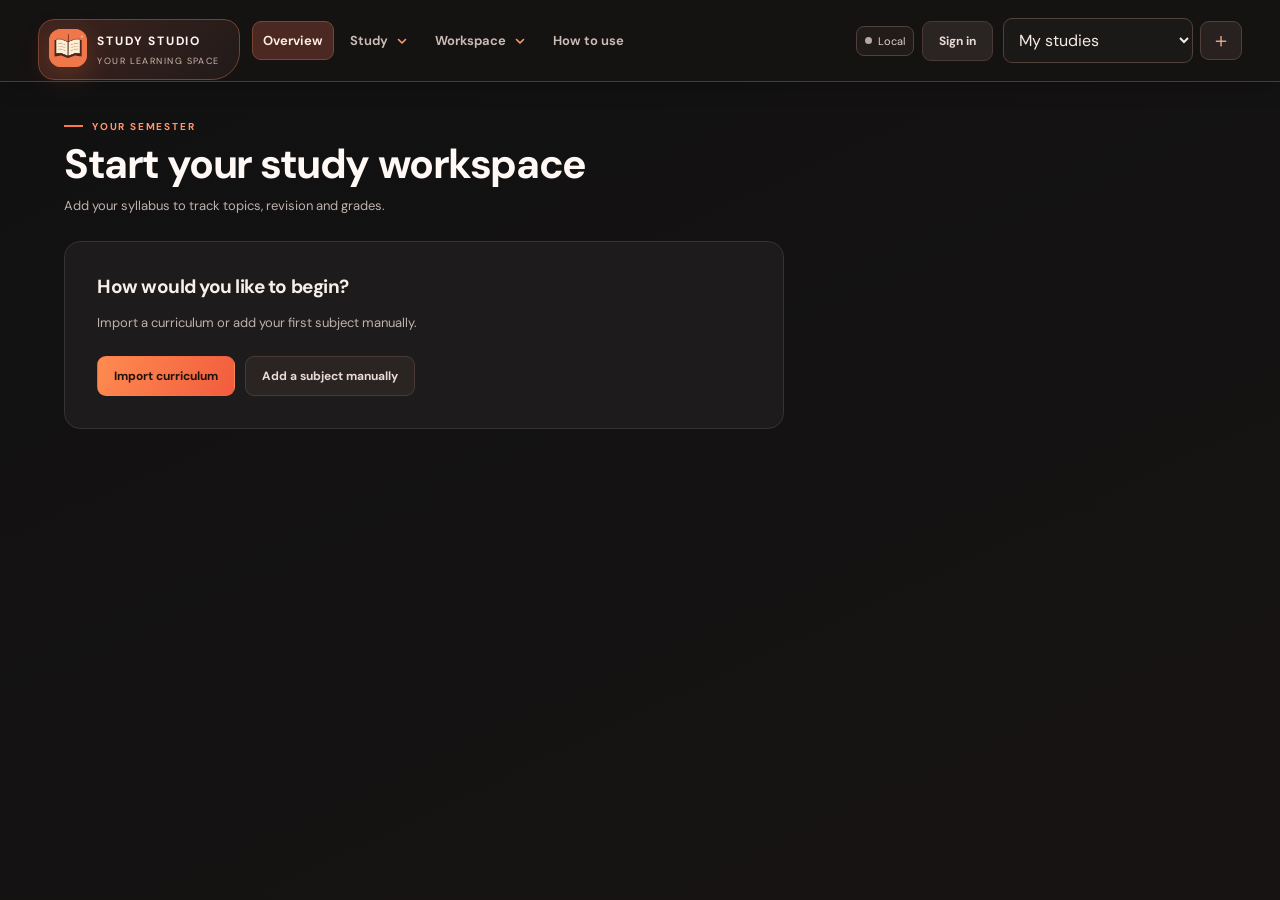
==== commit e44bd84f: "Improve mobile navigation and study workflows" ====
--- a/index.html
+++ b/index.html
@@ -1 +1 @@
-<!doctype html><html lang="en"><head><meta charset="utf-8"><meta name="viewport" content="width=device-width,initial-scale=1"><meta name="theme-color" content="#0b1119"><meta name="description" content="Your personal study workspace. Track your syllabus, plan grades, and save your progress securely."><title>Study Studio</title><link rel="stylesheet" href="style.css"></head><body><div class="shell"><div class="topbar" id="topbar"><div class="topbar-inner"><div class="brand"><button class="logo book-logo" id="bookLogo" type="button" aria-label="Animate the Study Studio book"><picture><source srcset="book-still.png" media="(prefers-reduced-motion: reduce)"><img src="book-flip.gif" alt=""></picture></button><div><strong>STUDY STUDIO</strong><small>YOUR LEARNING SPACE</small></div></div><nav class="topnav" aria-label="Main navigation"><button class="nav active" data-page="dashboard">Overview</button><details class="nav-group"><summary>Study <svg class="nav-chevron" aria-hidden="true" width="12" height="12" viewBox="0 0 12 12" fill="none"><path d="m2.5 4.5 3.5 3.5 3.5-3.5" stroke="currentColor" stroke-width="1.6" stroke-linecap="round" stroke-linejoin="round"/></svg></summary><div class="nav-menu"><button class="nav" data-page="subjects">Subject overview</button><button class="nav" data-page="syllabus">Syllabus tracker</button><button class="nav" data-page="grades">Scores &amp; grades</button></div></details><details class="nav-group"><summary>Workspace <svg class="nav-chevron" aria-hidden="true" width="12" height="12" viewBox="0 0 12 12" fill="none"><path d="m2.5 4.5 3.5 3.5 3.5-3.5" stroke="currentColor" stroke-width="1.6" stroke-linecap="round" stroke-linejoin="round"/></svg></summary><div class="nav-menu"><button class="nav" data-page="settings">Manage workspace</button><button class="nav" data-page="import">Import curriculum</button><button class="nav" data-page="common">Common settings</button></div></details><button class="nav" data-page="help">How to use</button></nav><div class="top-actions"><div class="account-status-wrap" data-sync="local"><button class="sync-indicator" id="syncIndicator" type="button" aria-label="Sync status: saved in this browser" aria-describedby="cloud-status"><span aria-hidden="true" class="sync-dot"></span><span id="syncSummary">Local</span></button><button id="accountButton" class="button secondary account-trigger" aria-describedby="cloud-status">Sign in</button><div class="save-indicator"><strong id="accountName">Guest workspace</strong><span><i class="dot"></i><span id="cloud-status" role="status" aria-live="polite">Saved in this browser</span></span></div></div><div class="profile-wrap"><label for="profile">PROFILE</label><select id="profile"></select><button id="newProfile" class="icon" title="Create profile" aria-label="Create profile">＋</button></div></div></div></div><main><div id="app"></div></main></div><script src="cloud-config.js"></script><script src="vendor/supabase-2.118.0.js"></script><script src="cloud.js"></script><script src="vendor/mammoth.browser.min.js"></script><script src="extra.js"></script><script src="subject-overview.js"></script><script src="help.js"></script><script src="app.js"></script><script src="navigation.js"></script></body></html>
+<!doctype html><html lang="en"><head><meta charset="utf-8"><meta name="viewport" content="width=device-width,initial-scale=1,viewport-fit=cover"><meta name="theme-color" content="#0b1119"><meta name="description" content="Your personal study workspace. Track your syllabus, plan grades, and save your progress securely."><title>Study Studio</title><link rel="stylesheet" href="style.css"></head><body><div class="shell"><div class="topbar" id="topbar"><div class="topbar-inner"><div class="brand"><button class="logo book-logo" id="bookLogo" type="button" aria-label="Animate the Study Studio book"><picture><source srcset="book-still.png" media="(prefers-reduced-motion: reduce)"><img src="book-flip.gif" alt=""></picture></button><div><strong>STUDY STUDIO</strong><small>YOUR LEARNING SPACE</small></div></div><nav class="topnav" aria-label="Main navigation"><button class="nav active" data-page="dashboard">Overview</button><details class="nav-group"><summary>Study <svg class="nav-chevron" aria-hidden="true" width="12" height="12" viewBox="0 0 12 12" fill="none"><path d="m2.5 4.5 3.5 3.5 3.5-3.5" stroke="currentColor" stroke-width="1.6" stroke-linecap="round" stroke-linejoin="round"/></svg></summary><div class="nav-menu"><button class="nav" data-page="subjects">Subject overview</button><button class="nav" data-page="syllabus">Syllabus tracker</button><button class="nav" data-page="grades">Scores &amp; grades</button></div></details><details class="nav-group"><summary>Workspace <svg class="nav-chevron" aria-hidden="true" width="12" height="12" viewBox="0 0 12 12" fill="none"><path d="m2.5 4.5 3.5 3.5 3.5-3.5" stroke="currentColor" stroke-width="1.6" stroke-linecap="round" stroke-linejoin="round"/></svg></summary><div class="nav-menu"><button class="nav" data-page="settings">Manage workspace</button><button class="nav" data-page="import">Import curriculum</button><button class="nav" data-page="common">Common settings</button></div></details><button class="nav" data-page="help">How to use</button></nav><div class="top-actions"><div class="account-status-wrap" data-sync="local"><button class="sync-indicator" id="syncIndicator" type="button" aria-label="Sync status: saved in this browser" aria-describedby="cloud-status"><span aria-hidden="true" class="sync-dot"></span><span id="syncSummary">Local</span></button><button id="accountButton" class="button secondary account-trigger" aria-describedby="cloud-status">Sign in</button><div class="save-indicator"><strong id="accountName">Guest workspace</strong><span><i class="dot"></i><span id="cloud-status" role="status" aria-live="polite">Saved in this browser</span></span></div></div><div class="profile-wrap"><label for="profile">PROFILE</label><select id="profile"></select><button id="newProfile" class="icon" title="Create profile" aria-label="Create profile">＋</button></div></div></div></div><main><div id="app"></div></main><nav class="mobile-nav" aria-label="Mobile navigation"><button type="button" data-mobile-page="dashboard">Overview</button><button type="button" data-mobile-page="syllabus">Syllabus</button><button type="button" data-mobile-page="grades">Grades</button><button type="button" data-mobile-page="settings">Workspace</button><details class="mobile-more"><summary>More</summary><div class="mobile-more-menu"><button type="button" data-mobile-page="subjects">Subject overview</button><button type="button" data-mobile-page="import">Import curriculum</button><button type="button" data-mobile-page="common">Common settings</button><button type="button" data-mobile-page="help">How to use</button></div></details></nav></div><script src="cloud-config.js"></script><script src="vendor/supabase-2.118.0.js"></script><script src="cloud.js"></script><script src="vendor/mammoth.browser.min.js"></script><script src="extra.js"></script><script src="subject-overview.js"></script><script src="help.js"></script><script src="app.js"></script><script src="navigation.js"></script></body></html>
--- a/style.css
+++ b/style.css
@@ -1,6 +1,6 @@
-:root{font-family:Inter,Segoe UI,sans-serif;color:#dce5ee;background:#0b1119;font-synthesis:none}*{box-sizing:border-box}body{margin:0}.shell{display:flex;min-height:100vh}aside{width:245px;background:#0f1823;color:#d8e7e6;padding:32px 20px;position:fixed;top:0;bottom:0;display:flex;flex-direction:column}.brand{display:flex;align-items:center;gap:12px;margin-bottom:55px}.logo{display:grid;place-items:center;width:39px;height:39px;border-radius:12px;background:#a7e1c8;color:#14352f;font-weight:800;font-size:22px}.brand strong{font-size:13px;letter-spacing:.1em}.brand small{display:block;font-size:9px;letter-spacing:.14em;color:#8da9a8;margin-top:5px}.aside-label,.eyebrow{font-size:10px;letter-spacing:.15em;font-weight:800;color:#8fa8a7}.nav{border:0;background:transparent;color:#a9bdbc;text-align:left;padding:14px 15px;border-radius:8px;cursor:pointer;font-size:15px;margin-top:5px}.nav span{margin-left:10px}.nav.active{background:#213245;color:white}.aside-bottom{margin-top:auto;font-size:12px;line-height:1.8;color:#b3c9c6}.aside-bottom small{color:#809e9a}.dot{display:inline-block;width:7px;height:7px;background:#8de0b6;border-radius:50%;margin-right:5px}main{margin-left:245px;width:calc(100% - 245px)}header{height:78px;border-bottom:1px solid #253242;background:#121c28;display:flex;align-items:center;justify-content:flex-end;padding:0 5%}.profile-wrap{display:flex;align-items:center;gap:10px}.profile-wrap label{font-size:10px;letter-spacing:.12em;color:#82918e;font-weight:700}select,input{font:inherit;color:#e0e9f3;border:1px solid #334459;border-radius:7px;background:#121c28;padding:9px;min-width:0}button{font:inherit}.icon{border:1px solid #334459;border-radius:7px;background:#121c28;font-size:20px;cursor:pointer}.mobile-brand{display:none}#app{max-width:1400px;margin:auto;padding:44px 5% 70px}.heading{display:flex;justify-content:space-between;align-items:end;gap:20px;margin-bottom:28px}h1{font-size:32px;letter-spacing:-.045em;margin:9px 0;color:#f0f5fa}h2{font-size:19px;margin:0 0 8px;color:#e4edf7}h3{font-size:15px;margin:0}.subtitle,.muted{color:#a5b4c5;font-size:13px;line-height:1.6}.pill{background:#183d33;color:#a0e6c8;border-radius:30px;padding:8px 12px;font-size:11px;font-weight:700}.grid{display:grid;grid-template-columns:repeat(4,1fr);gap:16px}.card,.panel{background:#121c28;border:1px solid #253445;border-radius:12px;padding:22px}.card .label{font-size:11px;font-weight:700;color:#859795;letter-spacing:.06em;text-transform:uppercase}.card .value{font-size:30px;font-weight:700;color:#eef6ff;margin:18px 0 5px}.card small{color:#8b9d9a}.section{margin-top:28px}.sectionhead{display:flex;justify-content:space-between;align-items:center;margin-bottom:15px}.course{display:flex;align-items:center;gap:16px;padding:17px 0;border-top:1px solid #273547}.course:first-of-type{border-top:0}.course-icon{width:42px;height:42px;display:grid;place-items:center;border-radius:10px;background:#1b342e;color:#9addbf;font-weight:700}.course-info{flex:1}.course-info small{display:block;color:#90a09e;margin-top:5px;font-size:11px}.bar{width:140px;height:6px;background:#29384b;border-radius:20px;overflow:hidden}.bar i{display:block;background:#81d6b2;height:100%}.percent{width:38px;text-align:right;color:#a5c6bc;font-size:12px}.button{border:0;background:#8bdfbc;color:white;padding:10px 15px;border-radius:7px;cursor:pointer;font-size:12px;font-weight:700}.button.secondary{background:#223448;color:#c3dce8}.button.danger{background:#3c252e;color:#ffb4b4}.toolbar{display:flex;gap:10px;flex-wrap:wrap;margin-bottom:20px}.toolbar input{flex:1;min-width:180px}.unit{border:1px solid #2b394b;border-radius:10px;margin:12px 0;overflow:hidden}.unit summary{cursor:pointer;background:#172331;padding:16px;font-weight:700;font-size:13px}.topic{display:flex;gap:12px;align-items:center;border-top:1px solid #273547;padding:12px 16px;font-size:13px}.topic span{flex:1;line-height:1.5}.topic select{font-size:12px;max-width:190px}.two{display:grid;grid-template-columns:1fr 1fr;gap:18px}.fields{display:grid;grid-template-columns:repeat(3,1fr);gap:10px}.field label{display:block;color:#748985;font-size:11px;font-weight:700;margin:14px 0 6px}.field input,.field select{width:100%}.score-row{display:grid;grid-template-columns:1.3fr repeat(3,1fr) auto;gap:8px;align-items:end;margin-top:12px}.result{background:#19372f;padding:16px;border-radius:8px;color:#b0efd0;margin-top:16px;line-height:1.6;font-size:13px}.note{font-size:12px;color:#81918e;line-height:1.6}.rule-row{display:grid;grid-template-columns:1fr 1fr 1fr auto;gap:8px;margin-top:8px}.hidden{display:none}details>summary{list-style:none}details>summary:after{content:'＋';float:right;color:#7c9a90}details[open]>summary:after{content:'−'}@media(max-width:900px){.grid{grid-template-columns:repeat(2,1fr)}.two{grid-template-columns:1fr}.bar{width:80px}}@media(max-width:650px){aside{position:static;width:100%;padding:8px;flex-direction:row;overflow:auto}.brand,.aside-label,.aside-bottom{display:none}.nav{white-space:nowrap;padding:11px;font-size:12px}.nav span{margin-left:2px}.shell{display:block}main{width:100%;margin:0}header{height:60px;padding:0 16px;justify-content:space-between}.mobile-brand{display:block;font-size:11px;font-weight:800;letter-spacing:.1em}.profile-wrap label{display:none}#app{padding:30px 16px}.heading{align-items:start}.heading .pill{display:none}h1{font-size:26px}.score-row{grid-template-columns:1fr 1fr}.fields{grid-template-columns:1fr 1fr}.topic{align-items:flex-start;flex-direction:column}.bar{display:none}}
-.topic[hidden]{display:none}
-.table-panel{padding:0;overflow:hidden}.table-scroll{overflow:auto}.subject-table{width:100%;border-collapse:collapse;text-align:left;font-size:12px;min-width:860px}.subject-table th{background:#223448;color:#a6bacf;font-size:10px;letter-spacing:.07em;text-transform:uppercase;padding:16px}.subject-table td{border-top:1px solid #273547;padding:17px 16px;vertical-align:middle}.subject-table td:first-child{min-width:210px}.subject-table small{display:block;color:#a5b8c8;margin-top:6px;font-size:11px;line-height:1.4}.subject-table .selected-row{background:#1b2b3b}.unit-progress{padding:17px 0;border-top:1px solid #273547}.unit-progress:first-of-type{border:0}.unit-progress strong{font-size:12px;line-height:1.5}.unit-progress small{display:block;font-size:11px;color:#81948d;margin:6px 0 10px}.progress-track{height:6px;border-radius:10px;background:#29384b;overflow:hidden}.progress-track i{display:block;height:100%;background:#81d6b2}.status-count{display:flex;justify-content:space-between;padding:13px 0;border-bottom:1px solid #273547;font-size:13px}.account-trigger{margin-right:20px}.account-dialog{width:min(94vw,490px);max-height:90vh;overflow:auto;border:1px solid #334459;border-radius:16px;padding:28px;color:#e4edf7;background:#121c28;box-shadow:0 20px 100px #122d3855}.account-dialog::backdrop{background:#112d3877;backdrop-filter:blur(3px)}.account-dialog h2{margin-top:10px}.account-dialog hr{border:0;border-top:1px solid #2b394b;margin:25px 0}.account-dialog button:disabled{opacity:.5;cursor:wait}.account-message{font-size:13px;line-height:1.6;color:#bad7cc}.text-button{background:transparent;border:0;padding:0;color:#94e4c2;text-decoration:underline;cursor:pointer;font-size:12px}.account-dialog .toolbar{margin-bottom:12px}header{gap:12px}.aside-bottom strong{font-size:11px;overflow-wrap:anywhere}.aside-bottom #cloud-status{font-size:11px;line-height:1.6}button:focus-visible,a:focus-visible,select:focus-visible,input:focus-visible{outline:3px solid #8ccdb3;outline-offset:3px}@media(max-width:650px){header{height:auto;min-height:70px;flex-wrap:wrap;justify-content:flex-end;padding:12px}.mobile-brand{margin-right:auto}.account-trigger{margin:0;font-size:11px}.profile-wrap{gap:5px}.profile-wrap select{max-width:170px}.sectionhead{align-items:flex-start;gap:12px}.sectionhead .toolbar{margin:0;gap:6px}.account-dialog{padding:20px}}
+:root{font-family:Inter,Segoe UI,sans-serif;color:#dce5ee;background:#0b1119;font-synthesis:none}*{box-sizing:border-box}body{margin:0}.shell{display:flex;min-height:100vh}aside{width:245px;background:#0f1823;color:#d8e7e6;padding:32px 20px;position:fixed;top:0;bottom:0;display:flex;flex-direction:column}.brand{display:flex;align-items:center;gap:12px;margin-bottom:55px}.logo{display:grid;place-items:center;width:39px;height:39px;border-radius:12px;background:#a7e1c8;color:#14352f;font-weight:800;font-size:22px}.brand strong{font-size:13px;letter-spacing:.1em}.brand small{display:block;font-size:9px;letter-spacing:.14em;color:#8da9a8;margin-top:5px}.aside-label,.eyebrow{font-size:10px;letter-spacing:.15em;font-weight:800;color:#8fa8a7}.nav{border:0;background:transparent;color:#a9bdbc;text-align:left;padding:14px 15px;border-radius:8px;cursor:pointer;font-size:15px;margin-top:5px}.nav span{margin-left:10px}.nav.active{background:#213245;color:white}.aside-bottom{margin-top:auto;font-size:12px;line-height:1.8;color:#b3c9c6}.aside-bottom small{color:#809e9a}.dot{display:inline-block;width:7px;height:7px;background:#8de0b6;border-radius:50%;margin-right:5px}main{margin-left:245px;width:calc(100% - 245px)}header{height:78px;border-bottom:1px solid #253242;background:#121c28;display:flex;align-items:center;justify-content:flex-end;padding:0 5%}.profile-wrap{display:flex;align-items:center;gap:10px}.profile-wrap label{font-size:10px;letter-spacing:.12em;color:#82918e;font-weight:700}select,input{font:inherit;color:#e0e9f3;border:1px solid #334459;border-radius:7px;background:#121c28;padding:9px;min-width:0}button{font:inherit}.icon{border:1px solid #334459;border-radius:7px;background:#121c28;font-size:20px;cursor:pointer}.mobile-brand{display:none}#app{max-width:1400px;margin:auto;padding:44px 5% 70px}.heading{display:flex;justify-content:space-between;align-items:end;gap:20px;margin-bottom:28px}h1{font-size:32px;letter-spacing:-.045em;margin:9px 0;color:#f0f5fa}h2{font-size:19px;margin:0 0 8px;color:#e4edf7}h3{font-size:15px;margin:0}.subtitle,.muted{color:#a5b4c5;font-size:13px;line-height:1.6}.pill{background:#183d33;color:#a0e6c8;border-radius:30px;padding:8px 12px;font-size:11px;font-weight:700}.grid{display:grid;grid-template-columns:repeat(4,1fr);gap:16px}.card,.panel{background:#121c28;border:1px solid #253445;border-radius:12px;padding:22px}.card .label{font-size:11px;font-weight:700;color:#859795;letter-spacing:.06em;text-transform:uppercase}.card .value{font-size:30px;font-weight:700;color:#eef6ff;margin:18px 0 5px}.card small{color:#8b9d9a}.section{margin-top:28px}.sectionhead{display:flex;justify-content:space-between;align-items:center;margin-bottom:15px}.course{display:flex;align-items:center;gap:16px;padding:17px 0;border-top:1px solid #273547}.course:first-of-type{border-top:0}.course-icon{width:42px;height:42px;display:grid;place-items:center;border-radius:10px;background:#1b342e;color:#9addbf;font-weight:700}.course-info{flex:1}.course-info small{display:block;color:#90a09e;margin-top:5px;font-size:11px}.bar{width:140px;height:6px;background:#29384b;border-radius:20px;overflow:hidden}.bar i{display:block;background:#81d6b2;height:100%}.percent{width:38px;text-align:right;color:#a5c6bc;font-size:12px}.button{border:0;background:#8bdfbc;color:white;padding:10px 15px;border-radius:7px;cursor:pointer;font-size:12px;font-weight:700}.button.secondary{background:#223448;color:#c3dce8}.button.danger{background:#3c252e;color:#ffb4b4}.toolbar{display:flex;gap:10px;flex-wrap:wrap;margin-bottom:20px}.toolbar input{flex:1;min-width:180px}.unit{border:1px solid #2b394b;border-radius:10px;margin:12px 0;overflow:hidden}.unit summary{cursor:pointer;background:#172331;padding:16px;font-weight:700;font-size:13px}.topic{display:flex;gap:12px;align-items:center;border-top:1px solid #273547;padding:12px 16px;font-size:13px}.topic span{flex:1;line-height:1.5}.topic select{font-size:12px;max-width:190px}.two{display:grid;grid-template-columns:1fr 1fr;gap:18px}.fields{display:grid;grid-template-columns:repeat(3,1fr);gap:10px}.field label{display:block;color:#748985;font-size:11px;font-weight:700;margin:14px 0 6px}.field input,.field select{width:100%}.score-row{display:grid;grid-template-columns:1.3fr repeat(3,1fr) auto;gap:8px;align-items:end;margin-top:12px}.result{background:#19372f;padding:16px;border-radius:8px;color:#b0efd0;margin-top:16px;line-height:1.6;font-size:13px}.note{font-size:12px;color:#81918e;line-height:1.6}.rule-row{display:grid;grid-template-columns:1fr 1fr 1fr auto;gap:8px;margin-top:8px}.hidden{display:none}details>summary{list-style:none}details>summary:after{content:'＋';float:right;color:#7c9a90}details[open]>summary:after{content:'−'}@media(max-width:900px){.grid{grid-template-columns:repeat(2,1fr)}.two{grid-template-columns:1fr}.bar{width:80px}}@media(max-width:650px){aside{position:static;width:100%;padding:8px;flex-direction:row;overflow:auto}.brand,.aside-label,.aside-bottom{display:none}.nav{white-space:nowrap;padding:11px;font-size:12px}.nav span{margin-left:2px}.shell{display:block}main{width:100%;margin:0}header{height:60px;padding:0 16px;justify-content:space-between}.mobile-brand{display:block;font-size:11px;font-weight:800;letter-spacing:.1em}.profile-wrap label{display:none}#app{padding:30px 16px}.heading{align-items:start}.heading .pill{display:none}h1{font-size:26px}.score-row{grid-template-columns:1fr 1fr}.fields{grid-template-columns:1fr 1fr}.topic{align-items:flex-start;flex-direction:column}.bar{display:none}}
+.topic[hidden]{display:none}
+.table-panel{padding:0;overflow:hidden}.table-scroll{overflow:auto}.subject-table{width:100%;border-collapse:collapse;text-align:left;font-size:12px;min-width:860px}.subject-table th{background:#223448;color:#a6bacf;font-size:10px;letter-spacing:.07em;text-transform:uppercase;padding:16px}.subject-table td{border-top:1px solid #273547;padding:17px 16px;vertical-align:middle}.subject-table td:first-child{min-width:210px}.subject-table small{display:block;color:#a5b8c8;margin-top:6px;font-size:11px;line-height:1.4}.subject-table .selected-row{background:#1b2b3b}.unit-progress{padding:17px 0;border-top:1px solid #273547}.unit-progress:first-of-type{border:0}.unit-progress strong{font-size:12px;line-height:1.5}.unit-progress small{display:block;font-size:11px;color:#81948d;margin:6px 0 10px}.progress-track{height:6px;border-radius:10px;background:#29384b;overflow:hidden}.progress-track i{display:block;height:100%;background:#81d6b2}.status-count{display:flex;justify-content:space-between;padding:13px 0;border-bottom:1px solid #273547;font-size:13px}.account-trigger{margin-right:20px}.account-dialog{width:min(94vw,490px);max-height:90vh;overflow:auto;border:1px solid #334459;border-radius:16px;padding:28px;color:#e4edf7;background:#121c28;box-shadow:0 20px 100px #122d3855}.account-dialog::backdrop{background:#112d3877;backdrop-filter:blur(3px)}.account-dialog h2{margin-top:10px}.account-dialog hr{border:0;border-top:1px solid #2b394b;margin:25px 0}.account-dialog button:disabled{opacity:.5;cursor:wait}.account-message{font-size:13px;line-height:1.6;color:#bad7cc}.text-button{background:transparent;border:0;padding:0;color:#94e4c2;text-decoration:underline;cursor:pointer;font-size:12px}.account-dialog .toolbar{margin-bottom:12px}header{gap:12px}.aside-bottom strong{font-size:11px;overflow-wrap:anywhere}.aside-bottom #cloud-status{font-size:11px;line-height:1.6}button:focus-visible,a:focus-visible,select:focus-visible,input:focus-visible{outline:3px solid #8ccdb3;outline-offset:3px}@media(max-width:650px){header{height:auto;min-height:70px;flex-wrap:wrap;justify-content:flex-end;padding:12px}.mobile-brand{margin-right:auto}.account-trigger{margin:0;font-size:11px}.profile-wrap{gap:5px}.profile-wrap select{max-width:170px}.sectionhead{align-items:flex-start;gap:12px}.sectionhead .toolbar{margin:0;gap:6px}.account-dialog{padding:20px}}
 
 /* Midnight workspace */
 :root{color-scheme:dark}body{background:radial-gradient(ellipse at 85% 0%,#17283a66,transparent 55%),#0b1119}header{background:#101923}.button{color:#102b23}.button.secondary{color:#d3e5ef}.button.danger{color:#ffb4b4}textarea{color:#e0e9f3;background:#101a26;border-color:#334459!important}.card{background:linear-gradient(145deg,#172434,#121c28)}.card,.panel{box-shadow:0 10px 30px #00000018}.card small,.note,.field label,.course-info small,.subject-table small,.unit-progress small{color:#a3b5c6}.eyebrow{color:#8edbb9}.brand small{color:#98adc0}.percent{color:#b6dace}.account-dialog{background:#121c28;color:#e4edf7}.account-dialog::backdrop{background:#050a12b8}.text-button{color:#94e4c2}.auth-providers{display:grid;gap:10px;margin:20px 0}.auth-providers .button{width:100%;padding:13px;font-size:13px}.auth-divider{display:flex;align-items:center;gap:12px;color:#9eb0c3;font-size:11px;margin:22px 0}.auth-divider:before,.auth-divider:after{content:"";height:1px;background:#334459;flex:1}.provider-pending{display:block;margin-top:4px;font-size:10px;font-weight:400}.button:disabled{cursor:not-allowed;opacity:.55}input,select,textarea{accent-color:#8bdfbc}select option{background:#121c28;color:#e0e9f3}
@@ -8,59 +8,59 @@
 .empty-workspace{padding:30px 16px;max-width:560px}.empty-workspace h2{font-size:25px;margin:12px 0}.empty-workspace .button{margin-top:14px}
 
 a{color:#94e4c2}article p{line-height:1.75;font-size:14px}article h2{margin-top:26px}article h2:first-child{margin-top:0}
-
-/* Ember workspace */
-:root{color-scheme:dark;--bg:#101011;--surface:#1a191a;--surface-raised:#222022;--line:#373132;--muted:#b1a5a2;--text:#f4eeeb;--accent:#ff7244;--accent-hot:#ef4f3a;scroll-behavior:smooth}
-body{color:var(--text);background:radial-gradient(ellipse at 85% -10%,#60291e55,transparent 42%),linear-gradient(125deg,#101011,#151112 65%,#19110f);background-attachment:fixed}
-body:before{content:'';position:fixed;inset:0;pointer-events:none;z-index:-1;background-image:linear-gradient(#ffffff05 1px,transparent 1px),linear-gradient(90deg,#ffffff05 1px,transparent 1px);background-size:42px 42px;mask-image:linear-gradient(to bottom,#000,transparent 85%)}
-aside{width:254px;padding:30px 17px 22px;background:#121112f5;border-right:1px solid #3a2c2b;overflow-y:auto;scrollbar-width:thin;scrollbar-color:#65433c transparent}
-.brand{padding:0 7px;margin-bottom:48px;gap:13px}.logo{width:42px;height:42px;border-radius:13px;background:linear-gradient(145deg,#ff9b57,#ef4b35);color:#21100b;box-shadow:0 8px 28px #f2673940}.brand strong{font-size:12px;letter-spacing:.15em;color:#fff6f2}.brand small{color:#ab8981;font-size:9px;letter-spacing:.16em}
-.aside-label{padding:0 13px;margin-bottom:8px;color:#8d7672;font-size:10px;letter-spacing:.18em}.nav{position:relative;padding:13px 14px;margin-top:3px;border:1px solid transparent;border-radius:10px;color:#bcb0ac;font-size:13px;font-weight:600;transition:background .18s,color .18s,border-color .18s,transform .18s}.nav:hover{color:#fff4ee;background:#ffffff09}.nav.active{background:linear-gradient(100deg,#5b2922,#33201d);border-color:#a84c36;color:#fff3eb}.nav.active:before{content:'';position:absolute;left:-17px;top:9px;bottom:9px;width:3px;border-radius:4px;background:#ff8255}.nav span{margin-left:11px}.aside-bottom{margin-top:auto;padding:24px 12px 0;color:#c5aaa3;border-top:1px solid #342c2b}.aside-bottom small,.aside-bottom #cloud-status{color:#ac9994}.dot{background:#ff8255;box-shadow:0 0 12px #ff825590}
-main{margin-left:254px;width:calc(100% - 254px);min-width:0}header{position:sticky;top:0;z-index:5;height:76px;padding:0 5%;background:#171415df;border-bottom:1px solid #3a302e;backdrop-filter:blur(18px)}.profile-wrap label{color:#a78f89}.mobile-brand{color:#fff0e8}
-#app{max-width:1500px;padding:54px 5% 100px}.heading{align-items:end;margin-bottom:34px}.eyebrow{color:#ff966e;letter-spacing:.18em;font-size:10px}.eyebrow:before{content:'';display:inline-block;width:19px;height:2px;margin:0 9px 3px 0;background:#ff784a}h1{max-width:820px;color:#fff8f4;font-size:clamp(30px,3.2vw,46px);font-weight:750;line-height:1.12;letter-spacing:-.045em;margin:13px 0}.subtitle,.muted{color:#bfb1ac;font-size:13px;line-height:1.7}.pill{background:#39231e;border:1px solid #754034;color:#ffb48c;padding:9px 14px;font-size:10px;letter-spacing:.03em;white-space:nowrap}
-.grid{gap:16px}.card,.panel{background:linear-gradient(145deg,#211e1e,#191718);border:1px solid var(--line);border-radius:16px;box-shadow:0 14px 35px #0003}.card{position:relative;overflow:hidden;padding:23px;min-height:143px}.card:before{content:'';position:absolute;top:0;left:23px;width:34px;height:2px;background:linear-gradient(90deg,#ff7548,#ed4938);border-radius:0 0 3px 3px}.card .label{color:#b4a09a;font-size:10px;letter-spacing:.1em}.card .value{color:#fff8f4;font-size:36px;letter-spacing:-.04em;margin:18px 0 5px}.card small,.note,.field label,.course-info small,.subject-table small,.unit-progress small{color:#b6a7a1}.section{margin-top:34px}.sectionhead{margin-bottom:18px}.sectionhead h2,h2{color:#f8efeb;letter-spacing:-.025em}.panel{padding:25px}.course{border-color:#38302f;padding:18px 0}.course-icon{background:#40251e;color:#ffad7c;border:1px solid #71412f}.course-info h3{color:#f5eae5}.course-info small{letter-spacing:.03em}.bar,.progress-track{background:#403431}.bar i,.progress-track i{background:linear-gradient(90deg,#ed4c3a,#ffa25e)}.percent{color:#ffb38c}
-.button{background:linear-gradient(115deg,#ff8b51,#f15c3d);color:#24100a;border:1px solid transparent;border-radius:9px;padding:11px 16px;font-weight:750;box-shadow:0 6px 18px #eb5b3022;transition:filter .18s,transform .18s,border-color .18s}.button:hover{filter:brightness(1.12);transform:translateY(-1px)}.button.secondary{color:#eadbd5;background:#2a2423;border-color:#4a3a37;box-shadow:none}.button.secondary:hover{background:#3a2a26;border-color:#9a5945}.button.danger{color:#ffb3a7;background:#472322;border-color:#63302b;box-shadow:none}.icon{color:#f4b39b;background:#282120;border-color:#51403a;border-radius:9px;cursor:pointer}button:focus-visible,a:focus-visible,select:focus-visible,input:focus-visible,textarea:focus-visible,summary:focus-visible{outline:3px solid #ffad7d;outline-offset:3px}
-select,input,textarea{color:#f6eae5;background:#1b1818;border:1px solid #51403c;border-radius:9px;accent-color:#ff784c}select,input{padding:10px 11px}textarea{border-color:#51403c!important;border-radius:9px;font:inherit;line-height:1.6}select option{background:#211c1b;color:#f8ede8}input::placeholder,textarea::placeholder{color:#897c78}input:focus,select:focus,textarea:focus{border-color:#ff8b60}.toolbar{gap:10px}.unit{border-color:#463733;border-radius:12px;background:#191718}.unit summary{background:#292120;color:#f2e5df;padding:17px}.unit summary:hover{background:#352521}.topic,.status-count,.unit-progress{border-color:#3b3030}.topic{padding:14px 17px;line-height:1.5}details>summary:after{color:#ff936d}.result{background:#3a241d;border:1px solid #6a3e2d;color:#ffd5bc;border-radius:10px}.table-panel{padding:0}.subject-table th{background:#2d2422;color:#d2b8ad}.subject-table td{border-color:#3c302e}.subject-table .selected-row{background:#3a2823}.account-dialog{background:#1d1919;color:#f7eee9;border:1px solid #63463d;box-shadow:0 30px 100px #000a}.account-dialog::backdrop{background:#080606c9;backdrop-filter:blur(7px)}.account-dialog hr,.auth-divider:before,.auth-divider:after{border-color:#4d3a36;background-color:#4d3a36}.account-message{color:#f4c2a8}.text-button,a{color:#ffa47e}.auth-divider{color:#bca9a1}.empty-workspace{padding:42px 12px}.empty-workspace h2{font-size:27px}
-@media(max-width:900px){.grid{grid-template-columns:repeat(2,minmax(0,1fr))}.two{grid-template-columns:1fr}.heading{align-items:start}.pill{display:none}}
-@media(max-width:650px){aside{position:sticky;top:0;z-index:10;width:100%;padding:7px 9px;flex-direction:row;overflow-x:auto;overflow-y:hidden;border-right:0;border-bottom:1px solid #4a3430;background:#151212f2;scrollbar-width:thin}.nav{flex:0 0 auto;margin:0 3px 0 0;padding:10px 12px;white-space:nowrap;font-size:12px}.nav.active:before{left:11px;right:11px;top:auto;bottom:-7px;width:auto;height:2px}.nav span{margin-left:5px}main{width:100%;margin:0}header{position:static;min-height:70px;height:auto;padding:13px 16px}.mobile-brand{font-size:11px;letter-spacing:.15em}#app{padding:36px 16px 72px}.heading{margin-bottom:25px}h1{font-size:30px}.grid{gap:10px}.card{min-height:132px;padding:18px}.card:before{left:18px}.card .value{font-size:30px}.panel{padding:18px}.table-panel{padding:0}.section{margin-top:26px}.fields{grid-template-columns:repeat(2,minmax(0,1fr))}.topic{align-items:stretch}.topic select{max-width:100%}.profile-wrap select{max-width:150px}}
-@media(prefers-reduced-motion:reduce){:root{scroll-behavior:auto}*,*:before,*:after{transition-duration:.01ms!important;animation-duration:.01ms!important;animation-iteration-count:1!important}}
-
-/* Floating top navigation */
-.shell{display:block;min-height:100vh}.topbar{position:sticky;top:0;z-index:20;width:100%;transition:transform .25s ease;filter:drop-shadow(0 12px 25px #0005)}.topbar.is-hidden{transform:translateY(calc(-100% - 24px))}.topbar:has(:focus-visible){transform:none}.topbar-inner{max-width:1680px;min-height:82px;margin:auto;padding:10px 3%;display:flex;align-items:center;gap:24px;background:#171313f2;border-bottom:1px solid #57352e;backdrop-filter:blur(20px)}
-.brand{display:flex;flex:0 0 auto;gap:10px;margin:0;padding:9px 19px 12px 10px;border:1px solid #744333;border-radius:16px 16px 28px 16px;background:linear-gradient(135deg,#3e241e,#211a19);box-shadow:0 10px 24px #0006, inset 0 1px #ffffff13;transform:translateY(9px)}.logo{flex:0 0 38px;width:38px;height:38px;border-radius:12px}.brand strong{white-space:nowrap}.brand small{white-space:nowrap}
-.topnav{display:flex;align-items:center;gap:5px;flex:1;min-width:0}.topnav .nav,.nav-group summary{display:flex;align-items:center;gap:8px;margin:0;padding:11px 12px;white-space:nowrap;color:#cbbcb6;background:transparent;border:1px solid transparent;border-radius:9px;font-size:13px;font-weight:650;cursor:pointer}.topnav .nav span{margin:0}.topnav .nav.active:before{display:none}.topnav>.nav.active,.nav-group:has(.nav.active)>summary{color:#fff0e7;background:#4b2922;border-color:#784535}.topnav .nav:hover,.nav-group summary:hover{background:#3a2925;color:#fff1e9}.nav-group{position:relative}.nav-group summary{list-style:none}.nav-group summary::-webkit-details-marker{display:none}.nav-group summary:after{content:none}.nav-group summary span{color:#ff9b71;font-size:17px;line-height:10px;transition:transform .18s}.nav-group[open] summary span{transform:rotate(180deg)}.nav-menu{position:absolute;top:calc(100% + 10px);left:0;min-width:205px;padding:7px;background:#211a19;border:1px solid #654237;border-radius:13px;box-shadow:0 18px 40px #000b}.nav-menu:before{content:'';position:absolute;left:0;right:0;top:-12px;height:12px}.nav-menu .nav{display:block;width:100%;text-align:left}.nav-menu .nav.active{background:#5b3025;color:#fff2e9;border-color:#a25139}
-.nav-group[open]>summary:after{content:none}
-.top-actions{display:flex;align-items:center;gap:10px;flex:0 0 auto}.save-indicator{display:flex;flex-direction:column;max-width:150px;gap:3px;color:#b8a6a0;font-size:10px;line-height:1.2}.save-indicator strong{max-width:150px;overflow:hidden;text-overflow:ellipsis;white-space:nowrap;color:#e4d0c8;font-size:10px}.save-indicator>span{white-space:nowrap}.save-indicator .dot{width:6px;height:6px;margin-right:5px}.account-trigger{margin:0}.profile-wrap{gap:7px}.profile-wrap label{font-size:9px}.profile-wrap select{max-width:155px}.profile-wrap .icon{padding:6px 10px;line-height:1.25}main{width:100%;margin:0}#app{max-width:1500px;padding-top:65px}
-@media(max-width:1350px){.topbar-inner{gap:12px}.save-indicator{display:flex;max-width:105px}.save-indicator strong{display:none}.topnav .nav,.nav-group summary{padding:10px}.profile-wrap label{display:none}}
-@media(max-width:1100px){.topbar-inner{display:grid;grid-template-columns:1fr auto;gap:8px 12px;padding:8px 16px 10px}.brand{grid-column:1;grid-row:1;justify-self:start;transform:none;padding:7px 14px 8px 8px}.brand .logo{width:34px;height:34px;flex-basis:34px}.top-actions{grid-column:2;grid-row:1}.topnav{grid-column:1/-1;grid-row:2;justify-content:flex-start}.topnav .nav,.nav-group summary{font-size:12px}.save-indicator{display:flex;max-width:120px}.save-indicator strong{max-width:120px}#app{padding-top:44px}}
-@media(max-width:650px){.topbar-inner{padding:8px 12px 9px;gap:7px}.brand{display:flex}.brand strong{font-size:10px}.brand small{font-size:8px}.brand .logo{width:31px;height:31px;flex-basis:31px;font-size:18px}.top-actions{gap:5px}.top-actions .account-trigger{padding:9px;font-size:11px}.save-indicator{display:flex;max-width:100px;font-size:9px}.save-indicator strong{display:none}.profile-wrap select{max-width:112px;padding:8px;font-size:11px}.profile-wrap .icon{padding:5px 8px;font-size:17px}.topnav{gap:2px}.topnav .nav,.nav-group summary{padding:9px 8px;font-size:11px}.nav-menu{min-width:180px;top:calc(100% + 6px)}.nav-menu .nav{padding:11px 10px}.topbar:has(:focus-visible){transform:none}#app{padding-top:34px}}
-@media(max-width:380px){.brand small{display:none}.brand{padding-right:9px}.profile-wrap select{max-width:92px}.topnav .nav,.nav-group summary{padding:9px 6px;font-size:10px}}
+
+/* Ember workspace */
+:root{color-scheme:dark;--bg:#101011;--surface:#1a191a;--surface-raised:#222022;--line:#373132;--muted:#b1a5a2;--text:#f4eeeb;--accent:#ff7244;--accent-hot:#ef4f3a;scroll-behavior:smooth}
+body{color:var(--text);background:radial-gradient(ellipse at 85% -10%,#60291e55,transparent 42%),linear-gradient(125deg,#101011,#151112 65%,#19110f);background-attachment:fixed}
+body:before{content:'';position:fixed;inset:0;pointer-events:none;z-index:-1;background-image:linear-gradient(#ffffff05 1px,transparent 1px),linear-gradient(90deg,#ffffff05 1px,transparent 1px);background-size:42px 42px;mask-image:linear-gradient(to bottom,#000,transparent 85%)}
+aside{width:254px;padding:30px 17px 22px;background:#121112f5;border-right:1px solid #3a2c2b;overflow-y:auto;scrollbar-width:thin;scrollbar-color:#65433c transparent}
+.brand{padding:0 7px;margin-bottom:48px;gap:13px}.logo{width:42px;height:42px;border-radius:13px;background:linear-gradient(145deg,#ff9b57,#ef4b35);color:#21100b;box-shadow:0 8px 28px #f2673940}.brand strong{font-size:12px;letter-spacing:.15em;color:#fff6f2}.brand small{color:#ab8981;font-size:9px;letter-spacing:.16em}
+.aside-label{padding:0 13px;margin-bottom:8px;color:#8d7672;font-size:10px;letter-spacing:.18em}.nav{position:relative;padding:13px 14px;margin-top:3px;border:1px solid transparent;border-radius:10px;color:#bcb0ac;font-size:13px;font-weight:600;transition:background .18s,color .18s,border-color .18s,transform .18s}.nav:hover{color:#fff4ee;background:#ffffff09}.nav.active{background:linear-gradient(100deg,#5b2922,#33201d);border-color:#a84c36;color:#fff3eb}.nav.active:before{content:'';position:absolute;left:-17px;top:9px;bottom:9px;width:3px;border-radius:4px;background:#ff8255}.nav span{margin-left:11px}.aside-bottom{margin-top:auto;padding:24px 12px 0;color:#c5aaa3;border-top:1px solid #342c2b}.aside-bottom small,.aside-bottom #cloud-status{color:#ac9994}.dot{background:#ff8255;box-shadow:0 0 12px #ff825590}
+main{margin-left:254px;width:calc(100% - 254px);min-width:0}header{position:sticky;top:0;z-index:5;height:76px;padding:0 5%;background:#171415df;border-bottom:1px solid #3a302e;backdrop-filter:blur(18px)}.profile-wrap label{color:#a78f89}.mobile-brand{color:#fff0e8}
+#app{max-width:1500px;padding:54px 5% 100px}.heading{align-items:end;margin-bottom:34px}.eyebrow{color:#ff966e;letter-spacing:.18em;font-size:10px}.eyebrow:before{content:'';display:inline-block;width:19px;height:2px;margin:0 9px 3px 0;background:#ff784a}h1{max-width:820px;color:#fff8f4;font-size:clamp(30px,3.2vw,46px);font-weight:750;line-height:1.12;letter-spacing:-.045em;margin:13px 0}.subtitle,.muted{color:#bfb1ac;font-size:13px;line-height:1.7}.pill{background:#39231e;border:1px solid #754034;color:#ffb48c;padding:9px 14px;font-size:10px;letter-spacing:.03em;white-space:nowrap}
+.grid{gap:16px}.card,.panel{background:linear-gradient(145deg,#211e1e,#191718);border:1px solid var(--line);border-radius:16px;box-shadow:0 14px 35px #0003}.card{position:relative;overflow:hidden;padding:23px;min-height:143px}.card:before{content:'';position:absolute;top:0;left:23px;width:34px;height:2px;background:linear-gradient(90deg,#ff7548,#ed4938);border-radius:0 0 3px 3px}.card .label{color:#b4a09a;font-size:10px;letter-spacing:.1em}.card .value{color:#fff8f4;font-size:36px;letter-spacing:-.04em;margin:18px 0 5px}.card small,.note,.field label,.course-info small,.subject-table small,.unit-progress small{color:#b6a7a1}.section{margin-top:34px}.sectionhead{margin-bottom:18px}.sectionhead h2,h2{color:#f8efeb;letter-spacing:-.025em}.panel{padding:25px}.course{border-color:#38302f;padding:18px 0}.course-icon{background:#40251e;color:#ffad7c;border:1px solid #71412f}.course-info h3{color:#f5eae5}.course-info small{letter-spacing:.03em}.bar,.progress-track{background:#403431}.bar i,.progress-track i{background:linear-gradient(90deg,#ed4c3a,#ffa25e)}.percent{color:#ffb38c}
+.button{background:linear-gradient(115deg,#ff8b51,#f15c3d);color:#24100a;border:1px solid transparent;border-radius:9px;padding:11px 16px;font-weight:750;box-shadow:0 6px 18px #eb5b3022;transition:filter .18s,transform .18s,border-color .18s}.button:hover{filter:brightness(1.12);transform:translateY(-1px)}.button.secondary{color:#eadbd5;background:#2a2423;border-color:#4a3a37;box-shadow:none}.button.secondary:hover{background:#3a2a26;border-color:#9a5945}.button.danger{color:#ffb3a7;background:#472322;border-color:#63302b;box-shadow:none}.icon{color:#f4b39b;background:#282120;border-color:#51403a;border-radius:9px;cursor:pointer}button:focus-visible,a:focus-visible,select:focus-visible,input:focus-visible,textarea:focus-visible,summary:focus-visible{outline:3px solid #ffad7d;outline-offset:3px}
+select,input,textarea{color:#f6eae5;background:#1b1818;border:1px solid #51403c;border-radius:9px;accent-color:#ff784c}select,input{padding:10px 11px}textarea{border-color:#51403c!important;border-radius:9px;font:inherit;line-height:1.6}select option{background:#211c1b;color:#f8ede8}input::placeholder,textarea::placeholder{color:#897c78}input:focus,select:focus,textarea:focus{border-color:#ff8b60}.toolbar{gap:10px}.unit{border-color:#463733;border-radius:12px;background:#191718}.unit summary{background:#292120;color:#f2e5df;padding:17px}.unit summary:hover{background:#352521}.topic,.status-count,.unit-progress{border-color:#3b3030}.topic{padding:14px 17px;line-height:1.5}details>summary:after{color:#ff936d}.result{background:#3a241d;border:1px solid #6a3e2d;color:#ffd5bc;border-radius:10px}.table-panel{padding:0}.subject-table th{background:#2d2422;color:#d2b8ad}.subject-table td{border-color:#3c302e}.subject-table .selected-row{background:#3a2823}.account-dialog{background:#1d1919;color:#f7eee9;border:1px solid #63463d;box-shadow:0 30px 100px #000a}.account-dialog::backdrop{background:#080606c9;backdrop-filter:blur(7px)}.account-dialog hr,.auth-divider:before,.auth-divider:after{border-color:#4d3a36;background-color:#4d3a36}.account-message{color:#f4c2a8}.text-button,a{color:#ffa47e}.auth-divider{color:#bca9a1}.empty-workspace{padding:42px 12px}.empty-workspace h2{font-size:27px}
+@media(max-width:900px){.grid{grid-template-columns:repeat(2,minmax(0,1fr))}.two{grid-template-columns:1fr}.heading{align-items:start}.pill{display:none}}
+@media(max-width:650px){aside{position:sticky;top:0;z-index:10;width:100%;padding:7px 9px;flex-direction:row;overflow-x:auto;overflow-y:hidden;border-right:0;border-bottom:1px solid #4a3430;background:#151212f2;scrollbar-width:thin}.nav{flex:0 0 auto;margin:0 3px 0 0;padding:10px 12px;white-space:nowrap;font-size:12px}.nav.active:before{left:11px;right:11px;top:auto;bottom:-7px;width:auto;height:2px}.nav span{margin-left:5px}main{width:100%;margin:0}header{position:static;min-height:70px;height:auto;padding:13px 16px}.mobile-brand{font-size:11px;letter-spacing:.15em}#app{padding:36px 16px 72px}.heading{margin-bottom:25px}h1{font-size:30px}.grid{gap:10px}.card{min-height:132px;padding:18px}.card:before{left:18px}.card .value{font-size:30px}.panel{padding:18px}.table-panel{padding:0}.section{margin-top:26px}.fields{grid-template-columns:repeat(2,minmax(0,1fr))}.topic{align-items:stretch}.topic select{max-width:100%}.profile-wrap select{max-width:150px}}
+@media(prefers-reduced-motion:reduce){:root{scroll-behavior:auto}*,*:before,*:after{transition-duration:.01ms!important;animation-duration:.01ms!important;animation-iteration-count:1!important}}
+
+/* Floating top navigation */
+.shell{display:block;min-height:100vh}.topbar{position:sticky;top:0;z-index:20;width:100%;transition:transform .25s ease;filter:drop-shadow(0 12px 25px #0005)}.topbar.is-hidden{transform:translateY(calc(-100% - 24px))}.topbar:has(:focus-visible){transform:none}.topbar-inner{max-width:1680px;min-height:82px;margin:auto;padding:10px 3%;display:flex;align-items:center;gap:24px;background:#171313f2;border-bottom:1px solid #57352e;backdrop-filter:blur(20px)}
+.brand{display:flex;flex:0 0 auto;gap:10px;margin:0;padding:9px 19px 12px 10px;border:1px solid #744333;border-radius:16px 16px 28px 16px;background:linear-gradient(135deg,#3e241e,#211a19);box-shadow:0 10px 24px #0006, inset 0 1px #ffffff13;transform:translateY(9px)}.logo{flex:0 0 38px;width:38px;height:38px;border-radius:12px}.brand strong{white-space:nowrap}.brand small{white-space:nowrap}
+.topnav{display:flex;align-items:center;gap:5px;flex:1;min-width:0}.topnav .nav,.nav-group summary{display:flex;align-items:center;gap:8px;margin:0;padding:11px 12px;white-space:nowrap;color:#cbbcb6;background:transparent;border:1px solid transparent;border-radius:9px;font-size:13px;font-weight:650;cursor:pointer}.topnav .nav span{margin:0}.topnav .nav.active:before{display:none}.topnav>.nav.active,.nav-group:has(.nav.active)>summary{color:#fff0e7;background:#4b2922;border-color:#784535}.topnav .nav:hover,.nav-group summary:hover{background:#3a2925;color:#fff1e9}.nav-group{position:relative}.nav-group summary{list-style:none}.nav-group summary::-webkit-details-marker{display:none}.nav-group summary:after{content:none}.nav-group summary span{color:#ff9b71;font-size:17px;line-height:10px;transition:transform .18s}.nav-group[open] summary span{transform:rotate(180deg)}.nav-menu{position:absolute;top:calc(100% + 10px);left:0;min-width:205px;padding:7px;background:#211a19;border:1px solid #654237;border-radius:13px;box-shadow:0 18px 40px #000b}.nav-menu:before{content:'';position:absolute;left:0;right:0;top:-12px;height:12px}.nav-menu .nav{display:block;width:100%;text-align:left}.nav-menu .nav.active{background:#5b3025;color:#fff2e9;border-color:#a25139}
+.nav-group[open]>summary:after{content:none}
+.top-actions{display:flex;align-items:center;gap:10px;flex:0 0 auto}.save-indicator{display:flex;flex-direction:column;max-width:150px;gap:3px;color:#b8a6a0;font-size:10px;line-height:1.2}.save-indicator strong{max-width:150px;overflow:hidden;text-overflow:ellipsis;white-space:nowrap;color:#e4d0c8;font-size:10px}.save-indicator>span{white-space:nowrap}.save-indicator .dot{width:6px;height:6px;margin-right:5px}.account-trigger{margin:0}.profile-wrap{gap:7px}.profile-wrap label{font-size:9px}.profile-wrap select{max-width:155px}.profile-wrap .icon{padding:6px 10px;line-height:1.25}main{width:100%;margin:0}#app{max-width:1500px;padding-top:65px}
+@media(max-width:1350px){.topbar-inner{gap:12px}.save-indicator{display:flex;max-width:105px}.save-indicator strong{display:none}.topnav .nav,.nav-group summary{padding:10px}.profile-wrap label{display:none}}
+@media(max-width:1100px){.topbar-inner{display:grid;grid-template-columns:1fr auto;gap:8px 12px;padding:8px 16px 10px}.brand{grid-column:1;grid-row:1;justify-self:start;transform:none;padding:7px 14px 8px 8px}.brand .logo{width:34px;height:34px;flex-basis:34px}.top-actions{grid-column:2;grid-row:1}.topnav{grid-column:1/-1;grid-row:2;justify-content:flex-start}.topnav .nav,.nav-group summary{font-size:12px}.save-indicator{display:flex;max-width:120px}.save-indicator strong{max-width:120px}#app{padding-top:44px}}
+@media(max-width:650px){.topbar-inner{padding:8px 12px 9px;gap:7px}.brand{display:flex}.brand strong{font-size:10px}.brand small{font-size:8px}.brand .logo{width:31px;height:31px;flex-basis:31px;font-size:18px}.top-actions{gap:5px}.top-actions .account-trigger{padding:9px;font-size:11px}.save-indicator{display:flex;max-width:100px;font-size:9px}.save-indicator strong{display:none}.profile-wrap select{max-width:112px;padding:8px;font-size:11px}.profile-wrap .icon{padding:5px 8px;font-size:17px}.topnav{gap:2px}.topnav .nav,.nav-group summary{padding:9px 8px;font-size:11px}.nav-menu{min-width:180px;top:calc(100% + 6px)}.nav-menu .nav{padding:11px 10px}.topbar:has(:focus-visible){transform:none}#app{padding-top:34px}}
+@media(max-width:380px){.brand small{display:none}.brand{padding-right:9px}.profile-wrap select{max-width:92px}.topnav .nav,.nav-group summary{padding:9px 6px;font-size:10px}}
 
 
 @media(max-width:1100px){.save-indicator{grid-column:1/-1;grid-row:3;max-width:none;font-size:10px}.save-indicator strong{display:none}}
-
-/* Dashboard details and clearer navigation */
-#app{padding-top:38px}.heading{margin-bottom:24px}.heading h1{margin:9px 0 7px}.dashboard-grid .card{min-height:158px;padding-bottom:25px}.metric-progress{padding-bottom:38px!important}.metric-bar{position:absolute;bottom:19px;left:23px;right:23px;height:4px;border-radius:8px;background:#483a35;overflow:hidden}.metric-bar i{display:block;height:100%;border-radius:inherit;background:linear-gradient(90deg,#ea523c,#ffa15f)}
-.metric-ready{background:linear-gradient(145deg,#252a25,#1a201b);border-color:#405348}.metric-ready:before{background:#89b496}.metric-ready .value{color:#b5d8bc}.metric-ready .label{color:#c4dac7}.metric-revision{background:linear-gradient(145deg,#30241d,#211b18);border-color:#6c4935}.metric-revision:before{background:#eea06a}.metric-revision .value{color:#ffc28d}.metric-revision .label{color:#e5bd9f}.review-now{display:block;border:0;background:none;padding:0;margin:12px 0 0;color:#ffc092;font-weight:700;font-size:12px;cursor:pointer;text-align:left}.review-now:hover{text-decoration:underline}.review-now:focus-visible{outline:3px solid #ffad7d;outline-offset:4px}
-.course-list{padding:6px 15px}.course-list .course{width:100%;font:inherit;text-align:left;color:inherit;background:transparent;border:1px solid transparent;border-bottom:1px solid #3b3030;border-radius:11px;padding:16px 12px;cursor:pointer;transition:background .18s,border-color .18s}.course-list .course:last-child{border-bottom-color:transparent}.course-list .course:hover,.course-list .course:focus-visible{background:#30221f;border-color:#8e503d}.course-name{display:block;font-size:15px;font-weight:700;color:#f7ece7}.course-info{min-width:0}.course-info small{color:#d4c3ba}.course-meta{display:flex;flex-wrap:wrap;gap:6px;margin-top:9px}.course-chip{display:inline-block;max-width:100%;padding:4px 8px;border-radius:6px;background:#302927;color:#d2bfb4;font-size:10px;line-height:1.3;overflow-wrap:anywhere}.revision-chip{background:#4b3021;color:#ffd0a7}.next-chip{color:#d7c9bf}.course-progress{display:flex;align-items:center;gap:12px;flex:0 0 auto}.course-open{min-width:52px;color:#ffc09b;font-weight:700;font-size:12px;opacity:0;transition:opacity .18s}.course:hover .course-open,.course:focus-visible .course-open{opacity:1}.brand small{color:#cfb8ad}.nav-group summary{align-items:center}.nav-group summary span{display:inline-flex;align-items:center;justify-content:center;line-height:1;font-size:14px}.profile-wrap select{width:190px;max-width:190px;padding-right:30px}
-@media(hover:none){.course-open{opacity:1}}
-@media(max-width:1100px){#app{padding-top:34px}}
-@media(max-width:650px){#app{padding-top:26px}.heading{margin-bottom:20px}.dashboard-grid .card{min-height:144px}.metric-bar{left:18px;right:18px}.course-list{padding:4px 6px}.course-list .course{gap:10px;padding:14px 8px}.course-open{min-width:auto;font-size:11px}.course-progress{gap:4px}.profile-wrap select{width:155px;max-width:155px;padding-right:24px}}
-@media(max-width:380px){.profile-wrap select{width:98px;max-width:98px}}
+
+/* Dashboard details and clearer navigation */
+#app{padding-top:38px}.heading{margin-bottom:24px}.heading h1{margin:9px 0 7px}.dashboard-grid .card{min-height:158px;padding-bottom:25px}.metric-progress{padding-bottom:38px!important}.metric-bar{position:absolute;bottom:19px;left:23px;right:23px;height:4px;border-radius:8px;background:#483a35;overflow:hidden}.metric-bar i{display:block;height:100%;border-radius:inherit;background:linear-gradient(90deg,#ea523c,#ffa15f)}
+.metric-ready{background:linear-gradient(145deg,#252a25,#1a201b);border-color:#405348}.metric-ready:before{background:#89b496}.metric-ready .value{color:#b5d8bc}.metric-ready .label{color:#c4dac7}.metric-revision{background:linear-gradient(145deg,#30241d,#211b18);border-color:#6c4935}.metric-revision:before{background:#eea06a}.metric-revision .value{color:#ffc28d}.metric-revision .label{color:#e5bd9f}.review-now{display:block;border:0;background:none;padding:0;margin:12px 0 0;color:#ffc092;font-weight:700;font-size:12px;cursor:pointer;text-align:left}.review-now:hover{text-decoration:underline}.review-now:focus-visible{outline:3px solid #ffad7d;outline-offset:4px}
+.course-list{padding:6px 15px}.course-list .course{width:100%;font:inherit;text-align:left;color:inherit;background:transparent;border:1px solid transparent;border-bottom:1px solid #3b3030;border-radius:11px;padding:16px 12px;cursor:pointer;transition:background .18s,border-color .18s}.course-list .course:last-child{border-bottom-color:transparent}.course-list .course:hover,.course-list .course:focus-visible{background:#30221f;border-color:#8e503d}.course-name{display:block;font-size:15px;font-weight:700;color:#f7ece7}.course-info{min-width:0}.course-info small{color:#d4c3ba}.course-meta{display:flex;flex-wrap:wrap;gap:6px;margin-top:9px}.course-chip{display:inline-block;max-width:100%;padding:4px 8px;border-radius:6px;background:#302927;color:#d2bfb4;font-size:10px;line-height:1.3;overflow-wrap:anywhere}.revision-chip{background:#4b3021;color:#ffd0a7}.next-chip{color:#d7c9bf}.course-progress{display:flex;align-items:center;gap:12px;flex:0 0 auto}.course-open{min-width:52px;color:#ffc09b;font-weight:700;font-size:12px;opacity:0;transition:opacity .18s}.course:hover .course-open,.course:focus-visible .course-open{opacity:1}.brand small{color:#cfb8ad}.nav-group summary{align-items:center}.nav-group summary span{display:inline-flex;align-items:center;justify-content:center;line-height:1;font-size:14px}.profile-wrap select{width:190px;max-width:190px;padding-right:30px}
+@media(hover:none){.course-open{opacity:1}}
+@media(max-width:1100px){#app{padding-top:34px}}
+@media(max-width:650px){#app{padding-top:26px}.heading{margin-bottom:20px}.dashboard-grid .card{min-height:144px}.metric-bar{left:18px;right:18px}.course-list{padding:4px 6px}.course-list .course{gap:10px;padding:14px 8px}.course-open{min-width:auto;font-size:11px}.course-progress{gap:4px}.profile-wrap select{width:155px;max-width:155px;padding-right:24px}}
+@media(max-width:380px){.profile-wrap select{width:98px;max-width:98px}}
 
 @media(max-width:480px){.profile-wrap select{width:125px;max-width:125px}}
 @media(max-width:380px){.profile-wrap select{width:98px;max-width:98px}}
 
 .top-actions .account-trigger{white-space:nowrap}
-@media(max-width:480px){.brand small{display:none}.brand{padding-right:10px}}
-
-/* Course sorting, exam-ready track and animated book */
-.next-chip{max-width:min(320px,100%);white-space:nowrap;overflow:hidden;text-overflow:ellipsis;vertical-align:bottom}.course-meta{min-width:0}.metric-ready{padding-bottom:38px}.metric-bar-ready{background:#38483d}.metric-bar-ready i{background:linear-gradient(90deg,#668b72,#a8d1b1)}
-.course-sort{display:flex;align-items:center;gap:9px;color:#c7b8b1;font-size:11px;font-weight:700;white-space:nowrap}.course-sort select{font-size:12px;padding:8px 27px 8px 10px;max-width:165px}.course-list:has(.course){display:flex;flex-direction:column;gap:10px;padding:0;border:0;background:transparent;box-shadow:none}.course-list .course,.course-list .course:last-child{border:1px solid #3b302e;background:linear-gradient(135deg,#211d1c,#1a1818);border-radius:12px;padding:16px}.course-list .course:hover,.course-list .course:focus-visible{background:#30221f;border-color:#8e503d}
-.nav-group summary .nav-chevron{display:block;flex:none;color:#ff9b71;transform:none;transition:transform .18s}.nav-group[open] summary .nav-chevron{transform:rotate(180deg)}
-.book-logo{border:0;padding:0;overflow:hidden;cursor:pointer;position:relative;isolation:isolate}.book-logo picture,.book-logo img{display:block;width:100%;height:100%}.book-logo img{object-fit:cover}.book-logo:hover{filter:brightness(1.1)}.book-logo.book-startled{animation:book-react 1.2s cubic-bezier(.2,.7,.25,1)}@keyframes book-react{0%,100%{transform:translateY(0) rotate(0) scale(1)}10%{transform:translateY(-6px) rotate(-13deg) scale(1.12)}20%{transform:translateY(1px) rotate(11deg) scale(.96)}32%{transform:translateY(-4px) rotate(-8deg) scale(1.06)}46%{transform:translateY(0) rotate(6deg)}63%{transform:translateY(-2px) rotate(-3deg)}80%{transform:translateY(0) rotate(2deg)}}
-@media(max-width:650px){.sectionhead:has(.course-sort){flex-wrap:wrap}.course-sort{margin-left:auto}.course-list .course,.course-list .course:last-child{padding:13px 10px}.next-chip{max-width:min(220px,100%)}}
-@media(prefers-reduced-motion:reduce){.book-logo.book-startled{animation:none}.nav-group summary .nav-chevron{transition:none}}
+@media(max-width:480px){.brand small{display:none}.brand{padding-right:10px}}
+
+/* Course sorting, exam-ready track and animated book */
+.next-chip{max-width:min(320px,100%);white-space:nowrap;overflow:hidden;text-overflow:ellipsis;vertical-align:bottom}.course-meta{min-width:0}.metric-ready{padding-bottom:38px}.metric-bar-ready{background:#38483d}.metric-bar-ready i{background:linear-gradient(90deg,#668b72,#a8d1b1)}
+.course-sort{display:flex;align-items:center;gap:9px;color:#c7b8b1;font-size:11px;font-weight:700;white-space:nowrap}.course-sort select{font-size:12px;padding:8px 27px 8px 10px;max-width:165px}.course-list:has(.course){display:flex;flex-direction:column;gap:10px;padding:0;border:0;background:transparent;box-shadow:none}.course-list .course,.course-list .course:last-child{border:1px solid #3b302e;background:linear-gradient(135deg,#211d1c,#1a1818);border-radius:12px;padding:16px}.course-list .course:hover,.course-list .course:focus-visible{background:#30221f;border-color:#8e503d}
+.nav-group summary .nav-chevron{display:block;flex:none;color:#ff9b71;transform:none;transition:transform .18s}.nav-group[open] summary .nav-chevron{transform:rotate(180deg)}
+.book-logo{border:0;padding:0;overflow:hidden;cursor:pointer;position:relative;isolation:isolate}.book-logo picture,.book-logo img{display:block;width:100%;height:100%}.book-logo img{object-fit:cover}.book-logo:hover{filter:brightness(1.1)}.book-logo.book-startled{animation:book-react 1.2s cubic-bezier(.2,.7,.25,1)}@keyframes book-react{0%,100%{transform:translateY(0) rotate(0) scale(1)}10%{transform:translateY(-6px) rotate(-13deg) scale(1.12)}20%{transform:translateY(1px) rotate(11deg) scale(.96)}32%{transform:translateY(-4px) rotate(-8deg) scale(1.06)}46%{transform:translateY(0) rotate(6deg)}63%{transform:translateY(-2px) rotate(-3deg)}80%{transform:translateY(0) rotate(2deg)}}
+@media(max-width:650px){.sectionhead:has(.course-sort){flex-wrap:wrap}.course-sort{margin-left:auto}.course-list .course,.course-list .course:last-child{padding:13px 10px}.next-chip{max-width:min(220px,100%)}}
+@media(prefers-reduced-motion:reduce){.book-logo.book-startled{animation:none}.nav-group summary .nav-chevron{transition:none}}
 
 /* Account sync status bubble */
 .account-status-wrap{position:relative;flex:none}
@@ -84,3 +84,85 @@
 @media(max-width:650px){.account-status-wrap{gap:4px}.sync-indicator{padding:8px 6px;font-size:10px}.empty-start{padding:22px}.empty-start .toolbar{flex-direction:column;align-items:stretch}}
 
 @media(max-width:650px){.sync-indicator #syncSummary{display:none}[data-sync="warning"] .sync-indicator #syncSummary{display:inline}}
+
+/* Readable workspace labels and course entry */
+.add-course-form{margin-top:16px;max-width:900px}
+.add-course-form[hidden]{display:none}
+.add-course-form .toolbar{margin-top:16px;margin-bottom:0}
+.course-chip,.course-info small,.course-sort,.card .label,.field label,.subject-table th,.unit-progress small{font-size:12px}
+.topnav .nav,.nav-group summary{font-size:13px}
+@media(max-width:650px){.topnav .nav,.nav-group summary{font-size:12px}.add-course-form .fields{grid-template-columns:1fr}}
+
+/* Typography and surface refinement */
+@font-face{font-family:'DM Sans';font-style:normal;font-weight:400 700;font-display:swap;src:url('fonts/dm-sans-latin.woff2') format('woff2');unicode-range:U+0000-00FF,U+0131,U+0152-0153,U+02BB-02BC,U+02C6,U+02DA,U+02DC,U+0304,U+0308,U+0329,U+2000-206F,U+20AC,U+2122,U+2191,U+2193,U+2212,U+2215,U+FEFF,U+FFFD}
+@font-face{font-family:'DM Sans';font-style:normal;font-weight:400 700;font-display:swap;src:url('fonts/dm-sans-latin-ext.woff2') format('woff2');unicode-range:U+0100-02BA,U+02BD-02C5,U+02C7-02CC,U+02CE-02D7,U+02DD-02FF,U+0304,U+0308,U+0329,U+1D00-1DBF,U+1E00-1E9F,U+1EF2-1EFF,U+2020,U+20A0-20AB,U+20AD-20C4,U+2113,U+2C60-2C7F,U+A720-A7FF}
+:root{font-family:'DM Sans',Segoe UI,sans-serif}
+body{background:linear-gradient(155deg,#111112 0%,#171312 100%);background-attachment:fixed}
+body:before{content:none}
+.card,.panel{background:#1d1b1b;border:1px solid #383232;box-shadow:none}
+.course-list .course,.course-list .course:last-child{background:#1d1b1b;border-color:#383232;box-shadow:none}
+.course-list .course:hover,.course-list .course:focus-visible{background:#30221f;border-color:#8e503d}
+.topbar{filter:drop-shadow(0 4px 10px #0003)}
+.brand{box-shadow:none}
+.button{box-shadow:none}
+h1{letter-spacing:-.035em}
+.metric-ready{background:#1d2420;border-color:#405348}
+.metric-revision{background:#292019;border-color:#6c4935}
+
+
+/* Phone navigation and touch-first controls */
+.mobile-nav,.quick-finish{display:none}
+@media(max-width:650px){
+  html,body{overflow-x:clip}
+  .topbar,.topbar.is-hidden{position:relative;transform:none;filter:none}
+  .topbar-inner{display:flex;flex-wrap:wrap;gap:8px;padding:10px 14px;background:#171313}
+  .brand{transform:none;margin-right:auto;padding:6px 10px 6px 6px;border-radius:12px}
+  .brand .logo{width:30px;height:30px;flex-basis:30px}
+  .brand small{display:none}
+  .topnav{display:none}
+  .top-actions{width:100%;justify-content:space-between;gap:8px;min-width:0}
+  .account-status-wrap{order:2}
+  .profile-wrap{order:1;flex:1;min-width:0}
+  .profile-wrap select{width:100%;max-width:none;min-width:0}
+  .profile-wrap .icon,.sync-indicator,.top-actions .account-trigger{min-height:44px;min-width:44px}
+  .top-actions .account-trigger{padding:10px 12px}
+  .mobile-nav{position:fixed;z-index:40;left:0;right:0;bottom:0;display:grid;grid-template-columns:repeat(5,minmax(0,1fr));gap:2px;padding:6px 5px max(6px,env(safe-area-inset-bottom));background:#1c1716;border-top:1px solid #5d3a30;box-shadow:0 -8px 24px #0005}
+  .mobile-nav>button,.mobile-more>summary{display:flex;align-items:center;justify-content:center;min-height:48px;min-width:0;padding:6px 2px;border:0;border-radius:9px;background:transparent;color:#dfcec6;font:600 11px/1.2 'DM Sans',sans-serif;cursor:pointer}
+  .mobile-nav>button.active,.mobile-more.active>summary{background:#4b2922;color:#fff2e7}
+  .mobile-more{position:relative}
+  .mobile-more>summary{list-style:none}
+  .mobile-more>summary:after{content:none}
+  .mobile-more-menu{position:absolute;right:0;bottom:calc(100% + 10px);width:min(260px,calc(100vw - 20px));padding:8px;background:#211b1a;border:1px solid #67453c;border-radius:12px;box-shadow:0 12px 30px #0009}
+  .mobile-more-menu button{display:block;width:100%;min-height:48px;padding:10px 12px;text-align:left;border:0;border-radius:8px;background:transparent;color:#f4e6df;font:600 14px 'DM Sans',sans-serif}
+  .mobile-more-menu button.active{background:#4b2922}
+  #app{padding:24px 16px calc(90px + env(safe-area-inset-bottom))}
+  h1{font-size:clamp(26px,7vw,32px);overflow-wrap:anywhere}
+  .grid{grid-template-columns:repeat(2,minmax(0,1fr))}
+  .card{min-width:0;min-height:132px}
+  .card .value{font-size:30px}
+  .sectionhead{flex-wrap:wrap;gap:12px}
+  .toolbar{gap:8px}
+  .toolbar>input,.toolbar>select{width:100%;flex:1 1 100%;min-height:48px}
+  .button,.icon,select,input{min-height:44px}
+  input,select,textarea{font-size:16px}
+  .icon{min-width:44px}
+  .topic{display:grid;grid-template-columns:minmax(0,1fr) auto;gap:10px;padding:16px}
+  .topic>span{grid-column:1/-1}
+  .topic .status{width:100%;max-width:none;min-width:0}
+  .quick-finish{display:block;grid-column:2;grid-row:2;padding:10px 12px;min-height:44px;border:1px solid #876049;border-radius:9px;background:#35251f;color:#ffe1ce;font:700 12px 'DM Sans',sans-serif}
+  .quick-finish:disabled{background:#23342a;border-color:#557663;color:#c7e3ce}
+  .topic .status{grid-column:1;grid-row:2}
+  .topic:not(:has(.quick-finish)) .status{grid-column:1/-1}
+  .score-row{grid-template-columns:repeat(2,minmax(0,1fr));gap:8px}
+  .score-row .delete-score{justify-self:end}
+  .subject-table{min-width:0;display:block}
+  .subject-table thead{display:none}
+  .subject-table tbody,.subject-table tr,.subject-table td{display:block}
+  .subject-table tr{padding:16px;border-bottom:1px solid #463733}
+  .subject-table td{display:flex;justify-content:space-between;gap:12px;border:0;padding:7px 0;text-align:right}
+  .subject-table td:before{content:attr(data-label);color:#c8b8b1;text-align:left}
+  .subject-table td:first-child{display:block;text-align:left}
+  .subject-table td:first-child:before{display:none}
+  .subject-table td:last-child{display:block}
+  .subject-table td:last-child button{width:100%}
+}
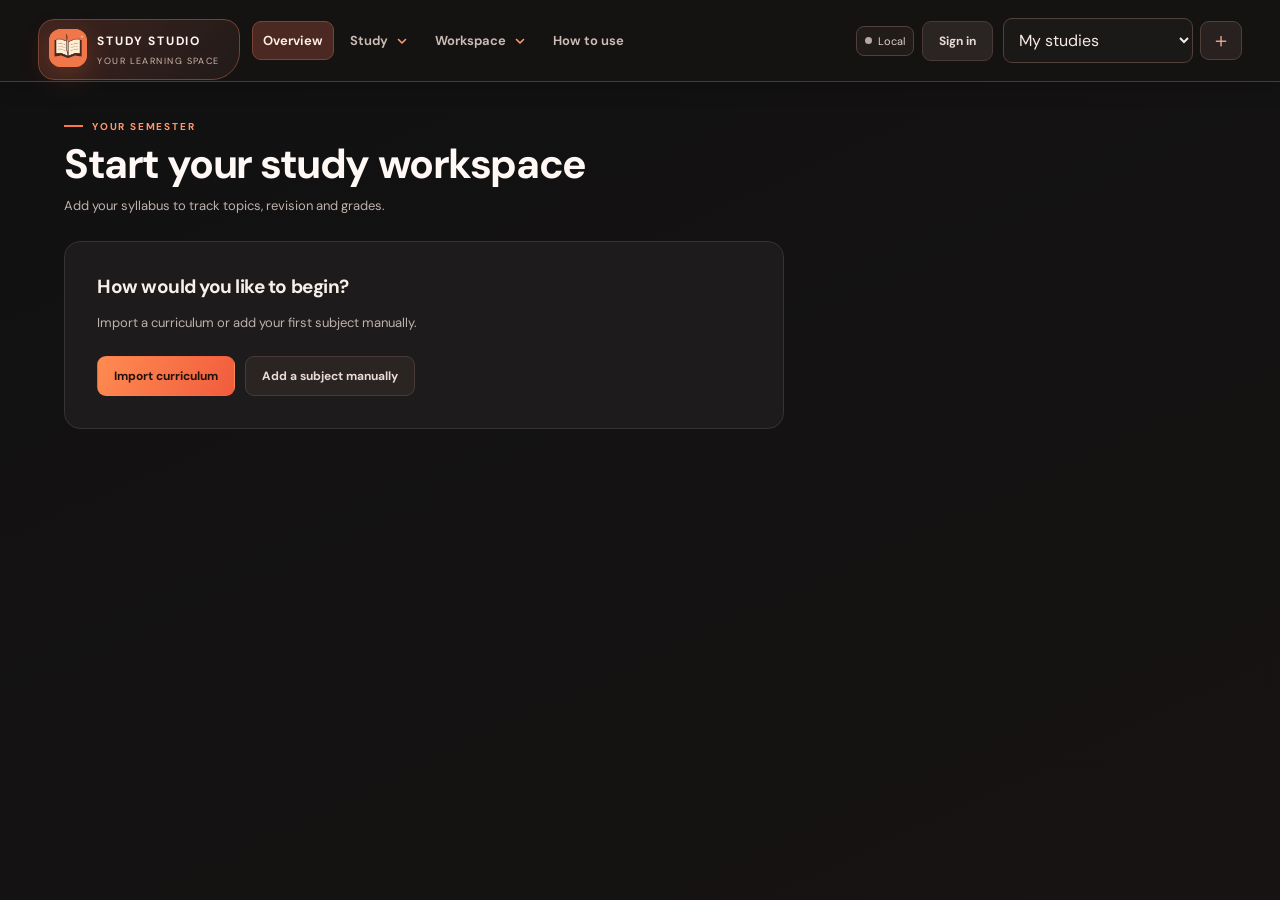
==== commit 506f1870: "Fix mobile study and workspace review findings" ====
--- a/index.html
+++ b/index.html
@@ -1 +1 @@
-<!doctype html><html lang="en"><head><meta charset="utf-8"><meta name="viewport" content="width=device-width,initial-scale=1,viewport-fit=cover"><meta name="theme-color" content="#0b1119"><meta name="description" content="Your personal study workspace. Track your syllabus, plan grades, and save your progress securely."><title>Study Studio</title><link rel="stylesheet" href="style.css"></head><body><div class="shell"><div class="topbar" id="topbar"><div class="topbar-inner"><div class="brand"><button class="logo book-logo" id="bookLogo" type="button" aria-label="Animate the Study Studio book"><picture><source srcset="book-still.png" media="(prefers-reduced-motion: reduce)"><img src="book-flip.gif" alt=""></picture></button><div><strong>STUDY STUDIO</strong><small>YOUR LEARNING SPACE</small></div></div><nav class="topnav" aria-label="Main navigation"><button class="nav active" data-page="dashboard">Overview</button><details class="nav-group"><summary>Study <svg class="nav-chevron" aria-hidden="true" width="12" height="12" viewBox="0 0 12 12" fill="none"><path d="m2.5 4.5 3.5 3.5 3.5-3.5" stroke="currentColor" stroke-width="1.6" stroke-linecap="round" stroke-linejoin="round"/></svg></summary><div class="nav-menu"><button class="nav" data-page="subjects">Subject overview</button><button class="nav" data-page="syllabus">Syllabus tracker</button><button class="nav" data-page="grades">Scores &amp; grades</button></div></details><details class="nav-group"><summary>Workspace <svg class="nav-chevron" aria-hidden="true" width="12" height="12" viewBox="0 0 12 12" fill="none"><path d="m2.5 4.5 3.5 3.5 3.5-3.5" stroke="currentColor" stroke-width="1.6" stroke-linecap="round" stroke-linejoin="round"/></svg></summary><div class="nav-menu"><button class="nav" data-page="settings">Manage workspace</button><button class="nav" data-page="import">Import curriculum</button><button class="nav" data-page="common">Common settings</button></div></details><button class="nav" data-page="help">How to use</button></nav><div class="top-actions"><div class="account-status-wrap" data-sync="local"><button class="sync-indicator" id="syncIndicator" type="button" aria-label="Sync status: saved in this browser" aria-describedby="cloud-status"><span aria-hidden="true" class="sync-dot"></span><span id="syncSummary">Local</span></button><button id="accountButton" class="button secondary account-trigger" aria-describedby="cloud-status">Sign in</button><div class="save-indicator"><strong id="accountName">Guest workspace</strong><span><i class="dot"></i><span id="cloud-status" role="status" aria-live="polite">Saved in this browser</span></span></div></div><div class="profile-wrap"><label for="profile">PROFILE</label><select id="profile"></select><button id="newProfile" class="icon" title="Create profile" aria-label="Create profile">＋</button></div></div></div></div><main><div id="app"></div></main><nav class="mobile-nav" aria-label="Mobile navigation"><button type="button" data-mobile-page="dashboard">Overview</button><button type="button" data-mobile-page="syllabus">Syllabus</button><button type="button" data-mobile-page="grades">Grades</button><button type="button" data-mobile-page="settings">Workspace</button><details class="mobile-more"><summary>More</summary><div class="mobile-more-menu"><button type="button" data-mobile-page="subjects">Subject overview</button><button type="button" data-mobile-page="import">Import curriculum</button><button type="button" data-mobile-page="common">Common settings</button><button type="button" data-mobile-page="help">How to use</button></div></details></nav></div><script src="cloud-config.js"></script><script src="vendor/supabase-2.118.0.js"></script><script src="cloud.js"></script><script src="vendor/mammoth.browser.min.js"></script><script src="extra.js"></script><script src="subject-overview.js"></script><script src="help.js"></script><script src="app.js"></script><script src="navigation.js"></script></body></html>
+<!doctype html><html lang="en"><head><meta charset="utf-8"><meta name="viewport" content="width=device-width,initial-scale=1,viewport-fit=cover"><meta name="theme-color" content="#0b1119"><meta name="description" content="Your personal study workspace. Track your syllabus, plan grades, and save your progress securely."><title>Study Studio</title><link rel="stylesheet" href="style.css"></head><body><div class="shell"><div class="topbar" id="topbar"><div class="topbar-inner"><div class="brand"><button class="logo book-logo" id="bookLogo" type="button" aria-label="Animate the Study Studio book"><picture><source srcset="book-still.png" media="(prefers-reduced-motion: reduce)"><img src="book-flip.gif" alt=""></picture></button><div><strong>STUDY STUDIO</strong><small>YOUR LEARNING SPACE</small></div></div><nav class="topnav" aria-label="Main navigation"><button class="nav active" data-page="dashboard">Overview</button><details class="nav-group"><summary>Study <svg class="nav-chevron" aria-hidden="true" width="12" height="12" viewBox="0 0 12 12" fill="none"><path d="m2.5 4.5 3.5 3.5 3.5-3.5" stroke="currentColor" stroke-width="1.6" stroke-linecap="round" stroke-linejoin="round"/></svg></summary><div class="nav-menu"><button class="nav" data-page="subjects">Subject overview</button><button class="nav" data-page="syllabus">Syllabus tracker</button><button class="nav" data-page="grades">Scores &amp; grades</button></div></details><details class="nav-group"><summary>Workspace <svg class="nav-chevron" aria-hidden="true" width="12" height="12" viewBox="0 0 12 12" fill="none"><path d="m2.5 4.5 3.5 3.5 3.5-3.5" stroke="currentColor" stroke-width="1.6" stroke-linecap="round" stroke-linejoin="round"/></svg></summary><div class="nav-menu"><button class="nav" data-page="settings">Manage workspace</button><button class="nav" data-page="import">Import curriculum</button><button class="nav" data-page="common">Common settings</button></div></details><button class="nav" data-page="help">How to use</button></nav><div class="top-actions"><div class="account-status-wrap" data-sync="local"><button class="sync-indicator" id="syncIndicator" type="button" aria-label="Sync status: saved in this browser" aria-describedby="cloud-status"><span aria-hidden="true" class="sync-dot"></span><span id="syncSummary">Local</span></button><button id="accountButton" class="button secondary account-trigger" aria-describedby="cloud-status">Sign in</button><div class="save-indicator"><strong id="accountName">Guest workspace</strong><span><i class="dot"></i><span id="cloud-status" role="status" aria-live="polite">Saved in this browser</span></span></div></div><div class="profile-wrap"><label for="profile">PROFILE</label><select id="profile"></select><button id="newProfile" class="icon" title="Create profile" aria-label="Create profile">＋</button></div></div></div></div><main><div id="app"></div></main><nav class="mobile-nav" aria-label="Mobile navigation"><button type="button" data-mobile-page="dashboard">Overview</button><button type="button" data-mobile-page="subjects">Subjects</button><button type="button" data-mobile-page="syllabus">Syllabus</button><button type="button" data-mobile-page="grades">Grades</button><details class="mobile-more"><summary>More</summary><div class="mobile-more-menu"><button type="button" data-mobile-page="settings">Manage workspace</button><button type="button" data-mobile-page="import">Import curriculum</button><button type="button" data-mobile-page="common">Common settings</button><button type="button" data-mobile-page="help">How to use</button></div></details></nav></div><script src="cloud-config.js"></script><script src="vendor/supabase-2.118.0.js"></script><script src="cloud.js"></script><script src="vendor/mammoth.browser.min.js"></script><script src="extra.js"></script><script src="subject-overview.js"></script><script src="help.js"></script><script src="app.js"></script><script src="navigation.js"></script></body></html>
--- a/style.css
+++ b/style.css
@@ -166,3 +166,12 @@
   .subject-table td:last-child{display:block}
   .subject-table td:last-child button{width:100%}
 }
+
+@media(max-width:650px){
+  .sync-indicator #syncSummary{display:inline}
+  .sync-indicator{font-size:11px}
+  .mobile-more[open]>summary:after{content:none}
+  .course-dialog{width:min(94vw,490px)}
+  .course-dialog input:not([type="checkbox"]){width:100%}
+  .course-dialog input[type="checkbox"]{width:22px;min-height:22px;vertical-align:middle}
+}
